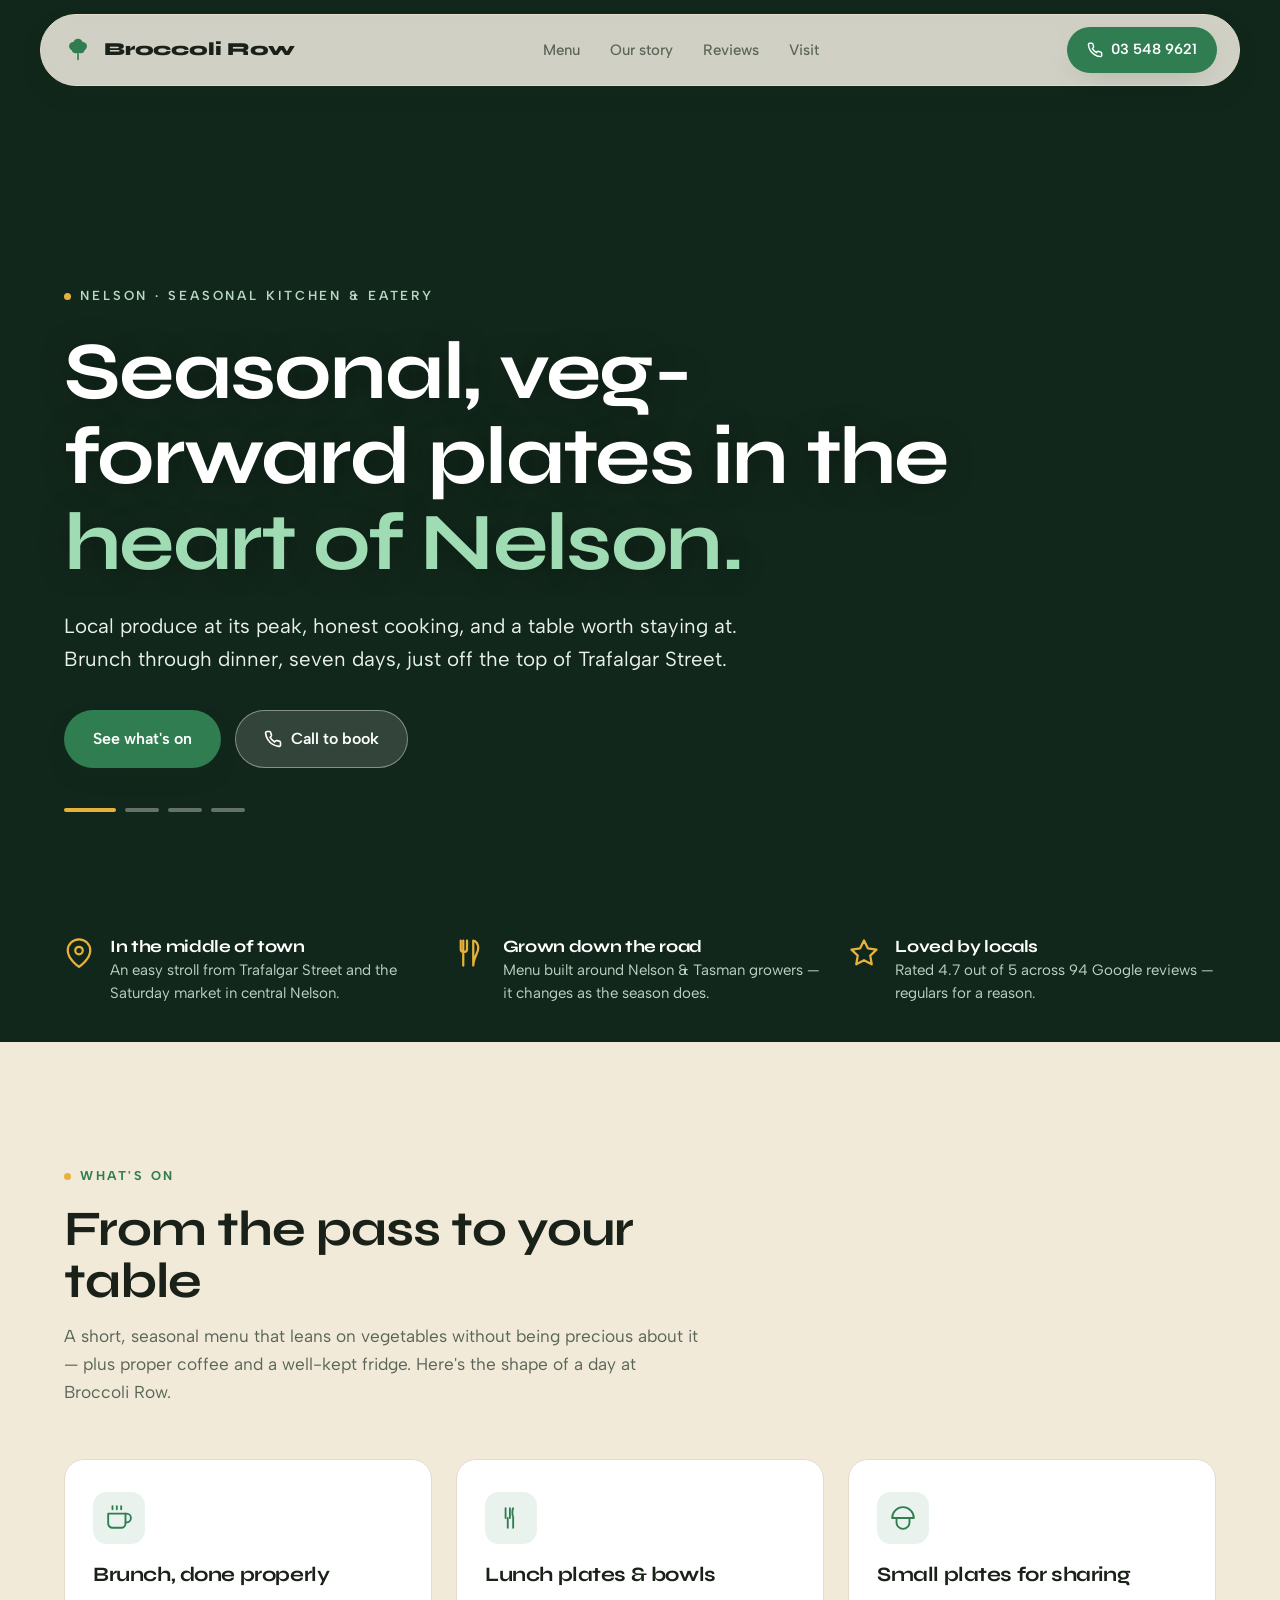
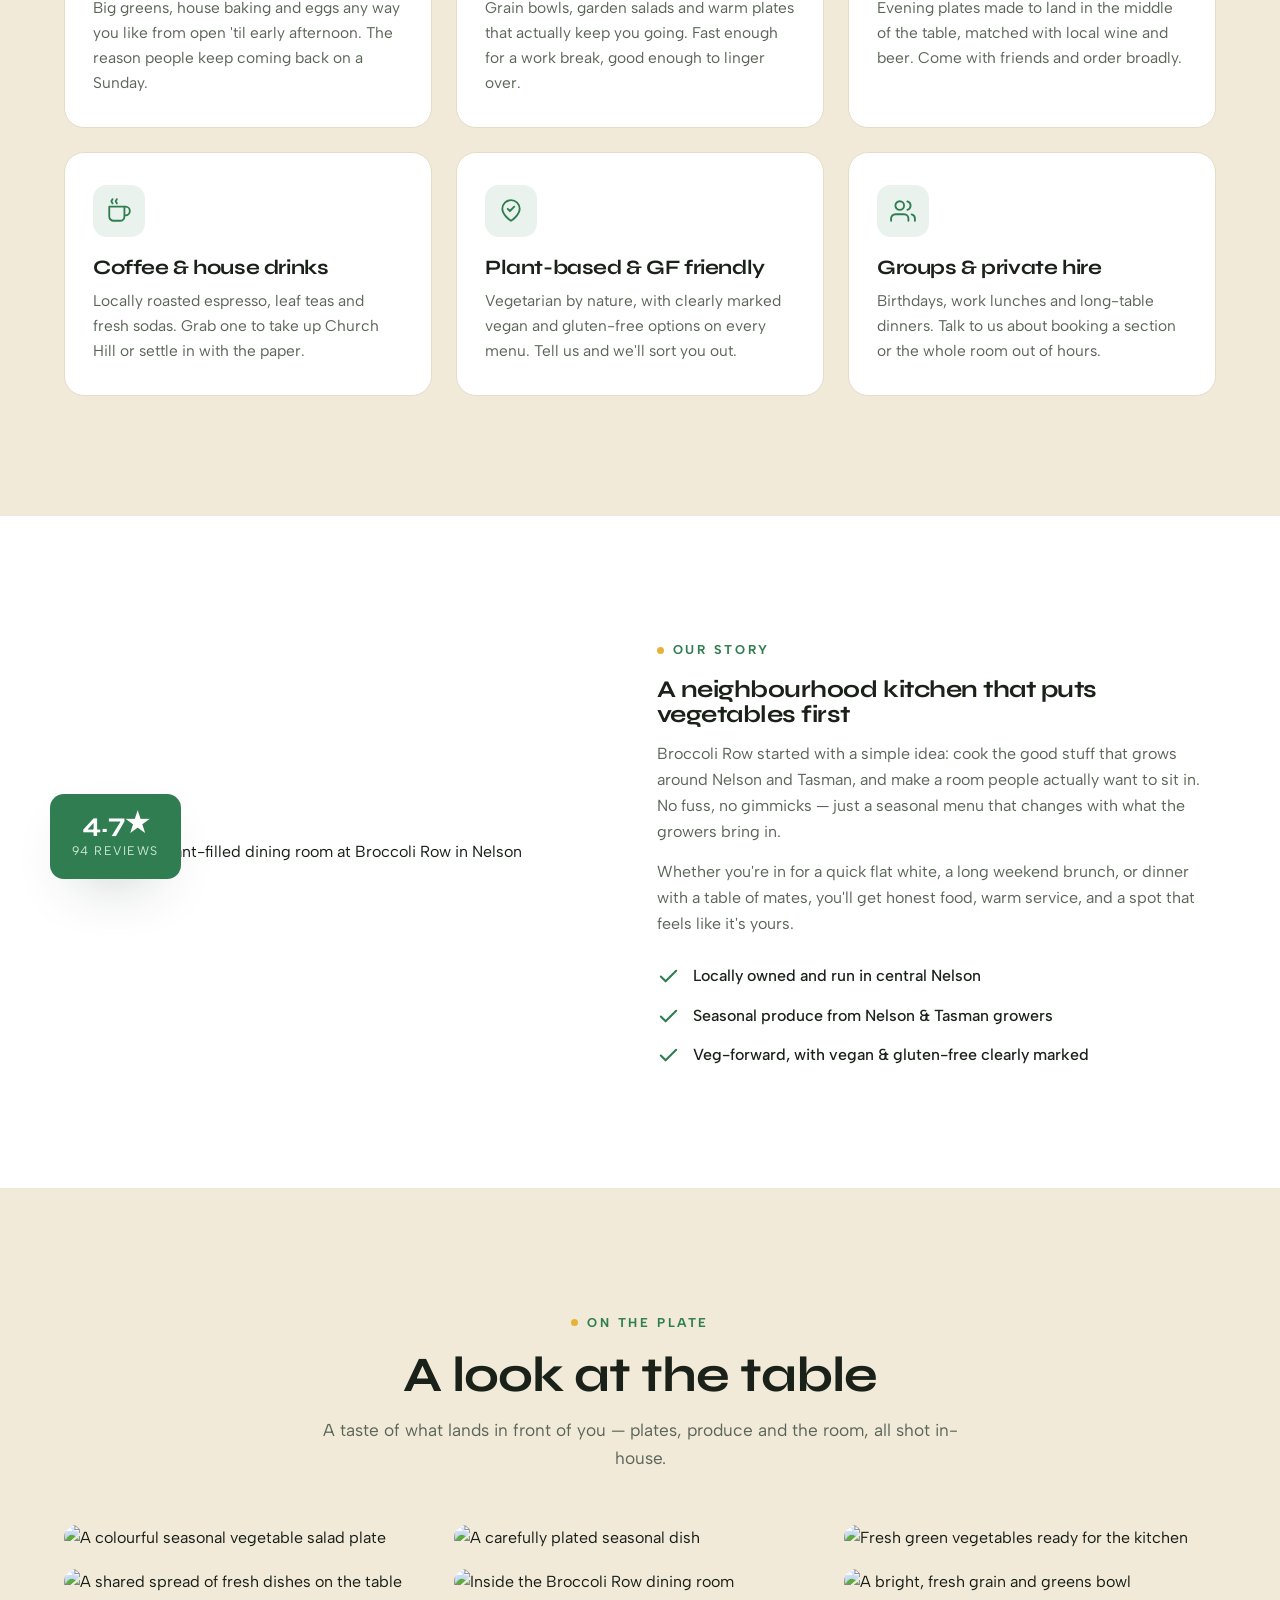
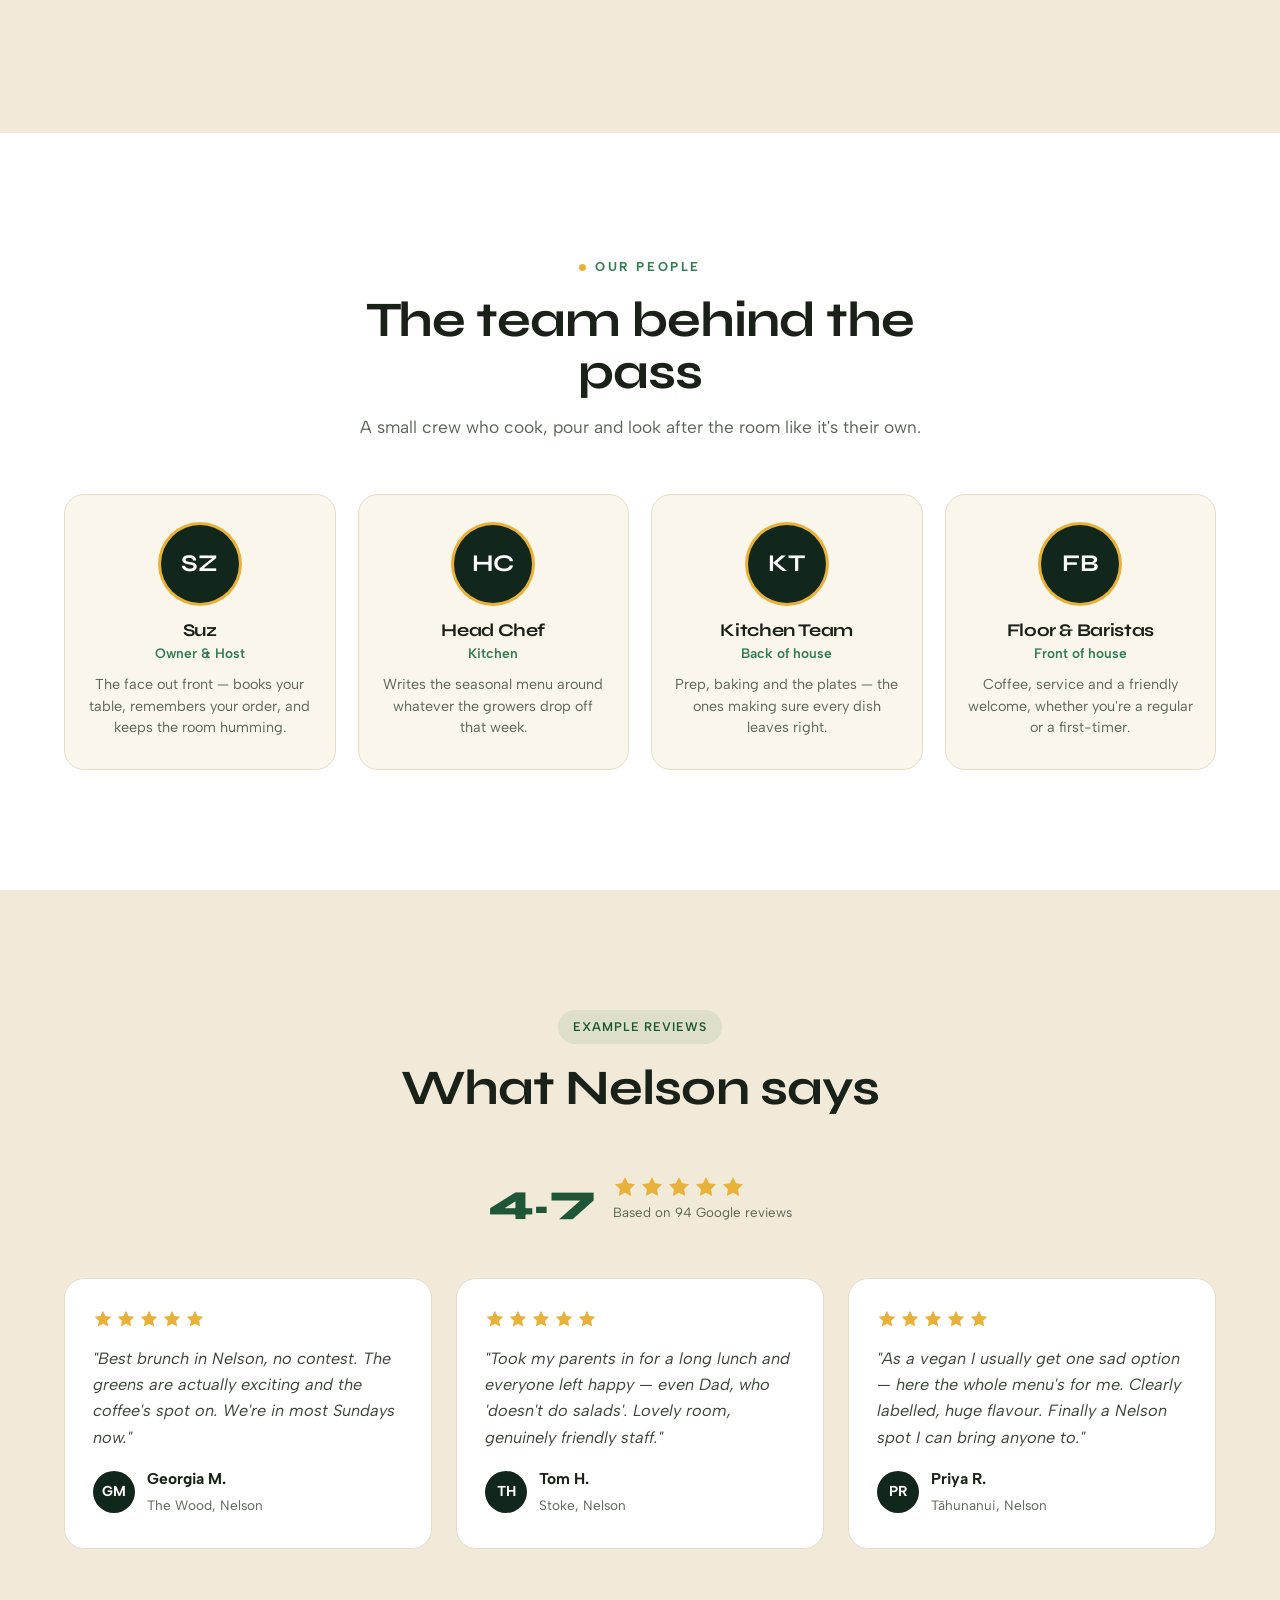
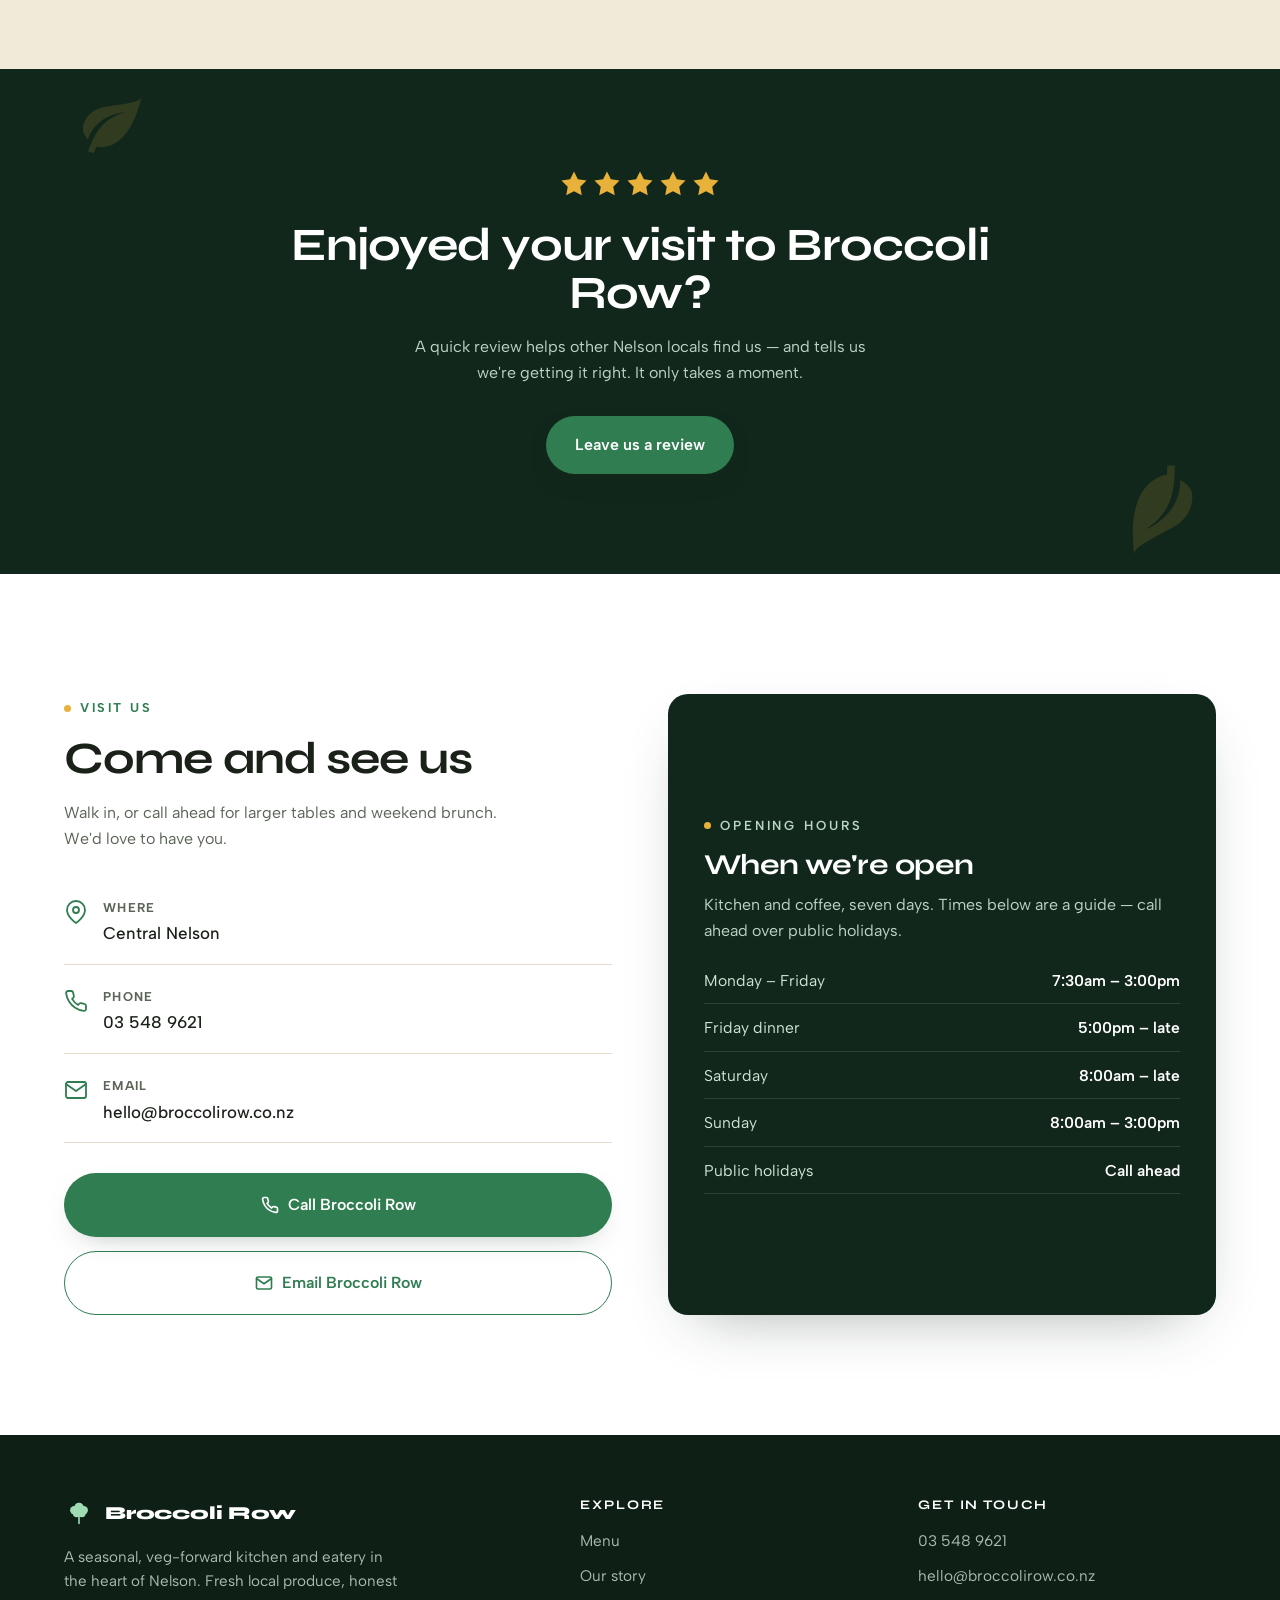
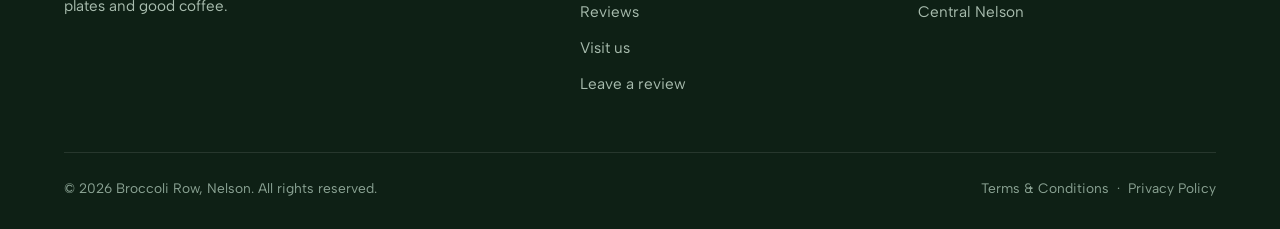
==== index.html @ 81737535 "Initial build: Broccoli Row" ====
<!DOCTYPE html>
<html lang="en-NZ">
<head>
<meta charset="UTF-8">
<meta name="viewport" content="width=device-width, initial-scale=1.0">
<title>Broccoli Row | Seasonal Kitchen &amp; Eatery, Nelson</title>
<meta name="description" content="Broccoli Row is a seasonal, veg-forward kitchen in the heart of Nelson — fresh local produce, honest plates, and good coffee. Book a table or drop in.">
<link rel="icon" type="image/svg+xml" href="favicon.svg">
<meta property="og:title" content="Broccoli Row | Seasonal Kitchen & Eatery, Nelson">
<meta property="og:description" content="A seasonal, veg-forward kitchen in the heart of Nelson. Fresh local produce, honest plates, good coffee.">
<meta property="og:type" content="restaurant">
<meta property="og:image" content="https://images.unsplash.com/photo-1600891964599-f61ba0e24092?auto=format&fit=crop&w=1200&q=80">
<link rel="preconnect" href="https://fonts.googleapis.com">
<link rel="preconnect" href="https://fonts.gstatic.com" crossorigin>
<link href="https://fonts.googleapis.com/css2?family=Syne:wght@600;700;800&family=Albert+Sans:wght@400;500;600;700&display=swap" rel="stylesheet">
<link rel="stylesheet" href="styles.css">
</head>
<body>

<!-- intro overlay -->
<div id="intro">
  <svg class="intro-mark" viewBox="0 0 64 64" xmlns="http://www.w3.org/2000/svg">
    <g fill="#3f9f66"><circle cx="22" cy="24" r="9"/><circle cx="32" cy="18" r="10"/><circle cx="42" cy="24" r="9"/><circle cx="27" cy="31" r="8"/><circle cx="38" cy="31" r="8"/></g>
    <path d="M32 34v18" fill="none" stroke="#9fdcb4" stroke-width="3.4" stroke-linecap="round"/>
  </svg>
  <div class="intro-word">Broccoli Row</div>
  <div class="intro-sub">Nelson &middot; Seasonal Kitchen</div>
</div>

<!-- nav -->
<header class="nav">
  <div class="nav-in wrap">
    <a href="index.html" class="brand">
      <svg viewBox="0 0 64 64" xmlns="http://www.w3.org/2000/svg"><g class="leaf" fill="#2f7d50"><circle cx="22" cy="24" r="9"/><circle cx="32" cy="18" r="10"/><circle cx="42" cy="24" r="9"/><circle cx="27" cy="31" r="8"/><circle cx="38" cy="31" r="8"/></g><path d="M32 34v18" fill="none" stroke="#2f7d50" stroke-width="3.4" stroke-linecap="round"/></svg>
      Broccoli Row
    </a>
    <nav class="nav-links">
      <a href="#menu">Menu</a>
      <a href="#about">Our story</a>
      <a href="#reviews">Reviews</a>
      <a href="#visit">Visit</a>
    </nav>
    <a href="tel:+6435489621" class="nav-cta">
      <svg width="16" height="16" viewBox="0 0 24 24" fill="none" stroke="currentColor" stroke-width="2.2" stroke-linecap="round" stroke-linejoin="round"><path d="M22 16.92v3a2 2 0 0 1-2.18 2 19.79 19.79 0 0 1-8.63-3.07 19.5 19.5 0 0 1-6-6 19.79 19.79 0 0 1-3.07-8.67A2 2 0 0 1 4.11 2h3a2 2 0 0 1 2 1.72c.13.96.36 1.9.7 2.81a2 2 0 0 1-.45 2.11L8.09 9.91a16 16 0 0 0 6 6l1.27-1.27a2 2 0 0 1 2.11-.45c.9.34 1.85.57 2.81.7A2 2 0 0 1 22 16.92z"/></svg>
      03 548 9621
    </a>
    <button class="burger" aria-label="Menu"><span></span><span></span><span></span></button>
  </div>
</header>

<!-- hero -->
<section class="hero">
  <div class="hero-slides">
    <div class="hero-slide active" style="background-image:url('https://images.unsplash.com/photo-1600891964599-f61ba0e24092?auto=format&fit=crop&w=1900&q=80')"></div>
    <div class="hero-slide" style="background-image:url('https://images.unsplash.com/photo-1540189549336-e6e99c3679fe?auto=format&fit=crop&w=1900&q=80')"></div>
    <div class="hero-slide" style="background-image:url('https://images.unsplash.com/photo-1517248135467-4c7edcad34c4?auto=format&fit=crop&w=1900&q=80')"></div>
    <div class="hero-slide" style="background-image:url('https://images.unsplash.com/photo-1546069901-ba9599a7e63c?auto=format&fit=crop&w=1900&q=80')"></div>
  </div>
  <div class="hero-inner">
    <span class="eyebrow"><span class="dot"></span>Nelson &middot; Seasonal Kitchen &amp; Eatery</span>
    <h1>Seasonal, veg-forward plates in the <em>heart of Nelson.</em></h1>
    <p class="lead">Local produce at its peak, honest cooking, and a table worth staying at. Brunch through dinner, seven days, just off the top of Trafalgar Street.</p>
    <div class="hero-cta">
      <a href="#menu" class="btn btn-primary">See what's on</a>
      <a href="tel:+6435489621" class="btn btn-ghost">
        <svg width="18" height="18" viewBox="0 0 24 24" fill="none" stroke="currentColor" stroke-width="2.2" stroke-linecap="round" stroke-linejoin="round"><path d="M22 16.92v3a2 2 0 0 1-2.18 2 19.79 19.79 0 0 1-8.63-3.07 19.5 19.5 0 0 1-6-6 19.79 19.79 0 0 1-3.07-8.67A2 2 0 0 1 4.11 2h3a2 2 0 0 1 2 1.72c.13.96.36 1.9.7 2.81a2 2 0 0 1-.45 2.11L8.09 9.91a16 16 0 0 0 6 6l1.27-1.27a2 2 0 0 1 2.11-.45c.9.34 1.85.57 2.81.7A2 2 0 0 1 22 16.92z"/></svg>
        Call to book
      </a>
    </div>
    <div class="hero-dots">
      <button class="active" aria-label="Slide 1"></button>
      <button aria-label="Slide 2"></button>
      <button aria-label="Slide 3"></button>
      <button aria-label="Slide 4"></button>
    </div>
  </div>
</section>

<!-- trust strip -->
<section class="trust">
  <div class="wrap trust-grid">
    <div class="trust-item reveal">
      <svg viewBox="0 0 24 24" fill="none" stroke="currentColor" stroke-width="1.8" stroke-linecap="round" stroke-linejoin="round"><path d="M21 10c0 7-9 13-9 13s-9-6-9-13a9 9 0 0 1 18 0z"/><circle cx="12" cy="10" r="3"/></svg>
      <div><h4>In the middle of town</h4><p>An easy stroll from Trafalgar Street and the Saturday market in central Nelson.</p></div>
    </div>
    <div class="trust-item reveal">
      <svg viewBox="0 0 24 24" fill="none" stroke="currentColor" stroke-width="1.8" stroke-linecap="round" stroke-linejoin="round"><path d="M3 2v7c0 1.1.9 2 2 2h1a2 2 0 0 0 2-2V2M5 2v20M13 2v20c0-6 4-10 4-14 0-3-1.8-6-4-6z"/></svg>
      <div><h4>Grown down the road</h4><p>Menu built around Nelson &amp; Tasman growers — it changes as the season does.</p></div>
    </div>
    <div class="trust-item reveal">
      <svg viewBox="0 0 24 24" fill="none" stroke="currentColor" stroke-width="1.8" stroke-linecap="round" stroke-linejoin="round"><polygon points="12 2 15.09 8.26 22 9.27 17 14.14 18.18 21.02 12 17.77 5.82 21.02 7 14.14 2 9.27 8.91 8.26 12 2"/></svg>
      <div><h4>Loved by locals</h4><p>Rated 4.7 out of 5 across 94 Google reviews — regulars for a reason.</p></div>
    </div>
  </div>
</section>

<!-- services / menu -->
<section id="menu" class="band band-bone">
  <div class="wrap">
    <div class="sec-head reveal">
      <span class="eyebrow-dark"><span class="dot"></span>What's on</span>
      <h2>From the pass to your table</h2>
      <p>A short, seasonal menu that leans on vegetables without being precious about it — plus proper coffee and a well-kept fridge. Here's the shape of a day at Broccoli Row.</p>
    </div>
    <div class="svc-grid">
      <div class="svc-card reveal">
        <div class="svc-ic"><svg viewBox="0 0 24 24" fill="none" stroke="currentColor" stroke-width="1.7" stroke-linecap="round" stroke-linejoin="round"><path d="M18 8h1a4 4 0 0 1 0 8h-1"/><path d="M2 8h16v9a4 4 0 0 1-4 4H6a4 4 0 0 1-4-4V8z"/><line x1="6" y1="1" x2="6" y2="4"/><line x1="10" y1="1" x2="10" y2="4"/><line x1="14" y1="1" x2="14" y2="4"/></svg></div>
        <h3>Brunch, done properly</h3>
        <p>Big greens, house baking and eggs any way you like from open 'til early afternoon. The reason people keep coming back on a Sunday.</p>
      </div>
      <div class="svc-card reveal">
        <div class="svc-ic"><svg viewBox="0 0 24 24" fill="none" stroke="currentColor" stroke-width="1.7" stroke-linecap="round" stroke-linejoin="round"><path d="M7 3v9M11 3v9M9 12v9M14 3c-1 2-1 6 0 8 0 4 0 6 0 10"/></svg></div>
        <h3>Lunch plates &amp; bowls</h3>
        <p>Grain bowls, garden salads and warm plates that actually keep you going. Fast enough for a work break, good enough to linger over.</p>
      </div>
      <div class="svc-card reveal">
        <div class="svc-ic"><svg viewBox="0 0 24 24" fill="none" stroke="currentColor" stroke-width="1.7" stroke-linecap="round" stroke-linejoin="round"><path d="M2 12h20M2 12a10 10 0 0 1 20 0M6 12v4a6 6 0 0 0 12 0v-4"/></svg></div>
        <h3>Small plates for sharing</h3>
        <p>Evening plates made to land in the middle of the table, matched with local wine and beer. Come with friends and order broadly.</p>
      </div>
      <div class="svc-card reveal">
        <div class="svc-ic"><svg viewBox="0 0 24 24" fill="none" stroke="currentColor" stroke-width="1.7" stroke-linecap="round" stroke-linejoin="round"><path d="M17 8h1a4 4 0 0 1 0 8h-1M3 8h14v9a4 4 0 0 1-4 4H7a4 4 0 0 1-4-4V8z"/><path d="M6 1c0 1-1 1-1 2s1 1 1 2M10 1c0 1-1 1-1 2s1 1 1 2"/></svg></div>
        <h3>Coffee &amp; house drinks</h3>
        <p>Locally roasted espresso, leaf teas and fresh sodas. Grab one to take up Church Hill or settle in with the paper.</p>
      </div>
      <div class="svc-card reveal">
        <div class="svc-ic"><svg viewBox="0 0 24 24" fill="none" stroke="currentColor" stroke-width="1.7" stroke-linecap="round" stroke-linejoin="round"><path d="M20 10c0 6-8 11-8 11s-8-5-8-11a8 8 0 0 1 16 0z"/><path d="M9 10l2 2 4-4"/></svg></div>
        <h3>Plant-based &amp; GF friendly</h3>
        <p>Vegetarian by nature, with clearly marked vegan and gluten-free options on every menu. Tell us and we'll sort you out.</p>
      </div>
      <div class="svc-card reveal">
        <div class="svc-ic"><svg viewBox="0 0 24 24" fill="none" stroke="currentColor" stroke-width="1.7" stroke-linecap="round" stroke-linejoin="round"><path d="M17 21v-2a4 4 0 0 0-4-4H5a4 4 0 0 0-4 4v2"/><circle cx="9" cy="7" r="4"/><path d="M23 21v-2a4 4 0 0 0-3-3.87M16 3.13a4 4 0 0 1 0 7.75"/></svg></div>
        <h3>Groups &amp; private hire</h3>
        <p>Birthdays, work lunches and long-table dinners. Talk to us about booking a section or the whole room out of hours.</p>
      </div>
    </div>
  </div>
</section>

<!-- about -->
<section id="about" class="band band-paper">
  <div class="wrap about-grid">
    <div class="about-media reveal">
      <img src="https://images.unsplash.com/photo-1592861956120-e524fc739696?auto=format&fit=crop&w=1100&q=80" alt="The warm, plant-filled dining room at Broccoli Row in Nelson" width="1100" height="825" loading="lazy">
      <div class="about-tag"><strong>4.7★</strong><span>94 reviews</span></div>
    </div>
    <div class="about-copy reveal">
      <span class="eyebrow-dark"><span class="dot"></span>Our story</span>
      <h2>A neighbourhood kitchen that puts vegetables first</h2>
      <p>Broccoli Row started with a simple idea: cook the good stuff that grows around Nelson and Tasman, and make a room people actually want to sit in. No fuss, no gimmicks — just a seasonal menu that changes with what the growers bring in.</p>
      <p>Whether you're in for a quick flat white, a long weekend brunch, or dinner with a table of mates, you'll get honest food, warm service, and a spot that feels like it's yours.</p>
      <ul class="checklist">
        <li><svg viewBox="0 0 24 24" fill="none" stroke="currentColor" stroke-width="2.2" stroke-linecap="round" stroke-linejoin="round"><polyline points="20 6 9 17 4 12"/></svg>Locally owned and run in central Nelson</li>
        <li><svg viewBox="0 0 24 24" fill="none" stroke="currentColor" stroke-width="2.2" stroke-linecap="round" stroke-linejoin="round"><polyline points="20 6 9 17 4 12"/></svg>Seasonal produce from Nelson &amp; Tasman growers</li>
        <li><svg viewBox="0 0 24 24" fill="none" stroke="currentColor" stroke-width="2.2" stroke-linecap="round" stroke-linejoin="round"><polyline points="20 6 9 17 4 12"/></svg>Veg-forward, with vegan &amp; gluten-free clearly marked</li>
      </ul>
    </div>
  </div>
</section>

<!-- gallery -->
<section class="band band-bone">
  <div class="wrap">
    <div class="sec-head center reveal">
      <span class="eyebrow-dark" style="justify-content:center"><span class="dot"></span>On the plate</span>
      <h2>A look at the table</h2>
      <p>A taste of what lands in front of you — plates, produce and the room, all shot in-house.</p>
    </div>
    <div class="gallery reveal">
      <img src="https://images.unsplash.com/photo-1512621776951-a57141f2eefd?auto=format&fit=crop&w=900&q=80" alt="A colourful seasonal vegetable salad plate" loading="lazy">
      <img src="https://images.unsplash.com/photo-1504674900247-0877df9cc836?auto=format&fit=crop&w=900&q=80" alt="A shared spread of fresh dishes on the table" loading="lazy">
      <img src="https://images.unsplash.com/photo-1467003909585-2f8a72700288?auto=format&fit=crop&w=900&q=80" alt="A carefully plated seasonal dish" loading="lazy">
      <img src="https://images.unsplash.com/photo-1555396273-367ea4eb4db5?auto=format&fit=crop&w=900&q=80" alt="Inside the Broccoli Row dining room" loading="lazy">
      <img src="https://images.unsplash.com/photo-1476224203421-9ac39bcb3327?auto=format&fit=crop&w=900&q=80" alt="Fresh green vegetables ready for the kitchen" loading="lazy">
      <img src="https://images.unsplash.com/photo-1540189549336-e6e99c3679fe?auto=format&fit=crop&w=900&q=80" alt="A bright, fresh grain and greens bowl" loading="lazy">
    </div>
  </div>
</section>

<!-- crew -->
<section class="band band-paper">
  <div class="wrap">
    <div class="sec-head center reveal">
      <span class="eyebrow-dark" style="justify-content:center"><span class="dot"></span>Our people</span>
      <h2>The team behind the pass</h2>
      <p>A small crew who cook, pour and look after the room like it's their own.</p>
    </div>
    <div class="crew-grid">
      <div class="crew-card reveal">
        <div class="avatar">SZ</div>
        <h3>Suz</h3>
        <div class="role-sub">Owner &amp; Host</div>
        <p>The face out front — books your table, remembers your order, and keeps the room humming.</p>
      </div>
      <div class="crew-card reveal">
        <div class="avatar">HC</div>
        <h3>Head Chef</h3>
        <div class="role-sub">Kitchen</div>
        <p>Writes the seasonal menu around whatever the growers drop off that week.</p>
      </div>
      <div class="crew-card reveal">
        <div class="avatar">KT</div>
        <h3>Kitchen Team</h3>
        <div class="role-sub">Back of house</div>
        <p>Prep, baking and the plates — the ones making sure every dish leaves right.</p>
      </div>
      <div class="crew-card reveal">
        <div class="avatar">FB</div>
        <h3>Floor &amp; Baristas</h3>
        <div class="role-sub">Front of house</div>
        <p>Coffee, service and a friendly welcome, whether you're a regular or a first-timer.</p>
      </div>
    </div>
  </div>
</section>

<!-- reviews -->
<section id="reviews" class="band band-bone">
  <div class="wrap">
    <div class="sec-head center reveal">
      <span class="badge">Example reviews</span>
      <h2>What Nelson says</h2>
    </div>
    <div class="g-summary reveal">
      <span class="score">4.7</span>
      <div>
        <div class="stars">
          <svg viewBox="0 0 24 24" fill="currentColor"><polygon points="12 2 15.09 8.26 22 9.27 17 14.14 18.18 21.02 12 17.77 5.82 21.02 7 14.14 2 9.27 8.91 8.26 12 2"/></svg>
          <svg viewBox="0 0 24 24" fill="currentColor"><polygon points="12 2 15.09 8.26 22 9.27 17 14.14 18.18 21.02 12 17.77 5.82 21.02 7 14.14 2 9.27 8.91 8.26 12 2"/></svg>
          <svg viewBox="0 0 24 24" fill="currentColor"><polygon points="12 2 15.09 8.26 22 9.27 17 14.14 18.18 21.02 12 17.77 5.82 21.02 7 14.14 2 9.27 8.91 8.26 12 2"/></svg>
          <svg viewBox="0 0 24 24" fill="currentColor"><polygon points="12 2 15.09 8.26 22 9.27 17 14.14 18.18 21.02 12 17.77 5.82 21.02 7 14.14 2 9.27 8.91 8.26 12 2"/></svg>
          <svg viewBox="0 0 24 24" fill="currentColor"><polygon points="12 2 15.09 8.26 22 9.27 17 14.14 18.18 21.02 12 17.77 5.82 21.02 7 14.14 2 9.27 8.91 8.26 12 2"/></svg>
        </div>
        <small>Based on 94 Google reviews</small>
      </div>
    </div>
    <div class="rev-grid">
      <div class="rev-card reveal">
        <div class="stars"><svg viewBox="0 0 24 24" fill="currentColor"><polygon points="12 2 15.09 8.26 22 9.27 17 14.14 18.18 21.02 12 17.77 5.82 21.02 7 14.14 2 9.27 8.91 8.26 12 2"/></svg><svg viewBox="0 0 24 24" fill="currentColor"><polygon points="12 2 15.09 8.26 22 9.27 17 14.14 18.18 21.02 12 17.77 5.82 21.02 7 14.14 2 9.27 8.91 8.26 12 2"/></svg><svg viewBox="0 0 24 24" fill="currentColor"><polygon points="12 2 15.09 8.26 22 9.27 17 14.14 18.18 21.02 12 17.77 5.82 21.02 7 14.14 2 9.27 8.91 8.26 12 2"/></svg><svg viewBox="0 0 24 24" fill="currentColor"><polygon points="12 2 15.09 8.26 22 9.27 17 14.14 18.18 21.02 12 17.77 5.82 21.02 7 14.14 2 9.27 8.91 8.26 12 2"/></svg><svg viewBox="0 0 24 24" fill="currentColor"><polygon points="12 2 15.09 8.26 22 9.27 17 14.14 18.18 21.02 12 17.77 5.82 21.02 7 14.14 2 9.27 8.91 8.26 12 2"/></svg></div>
        <p>"Best brunch in Nelson, no contest. The greens are actually exciting and the coffee's spot on. We're in most Sundays now."</p>
        <div class="rev-who"><span class="ini">GM</span><div><strong>Georgia M.</strong><span>The Wood, Nelson</span></div></div>
      </div>
      <div class="rev-card reveal">
        <div class="stars"><svg viewBox="0 0 24 24" fill="currentColor"><polygon points="12 2 15.09 8.26 22 9.27 17 14.14 18.18 21.02 12 17.77 5.82 21.02 7 14.14 2 9.27 8.91 8.26 12 2"/></svg><svg viewBox="0 0 24 24" fill="currentColor"><polygon points="12 2 15.09 8.26 22 9.27 17 14.14 18.18 21.02 12 17.77 5.82 21.02 7 14.14 2 9.27 8.91 8.26 12 2"/></svg><svg viewBox="0 0 24 24" fill="currentColor"><polygon points="12 2 15.09 8.26 22 9.27 17 14.14 18.18 21.02 12 17.77 5.82 21.02 7 14.14 2 9.27 8.91 8.26 12 2"/></svg><svg viewBox="0 0 24 24" fill="currentColor"><polygon points="12 2 15.09 8.26 22 9.27 17 14.14 18.18 21.02 12 17.77 5.82 21.02 7 14.14 2 9.27 8.91 8.26 12 2"/></svg><svg viewBox="0 0 24 24" fill="currentColor"><polygon points="12 2 15.09 8.26 22 9.27 17 14.14 18.18 21.02 12 17.77 5.82 21.02 7 14.14 2 9.27 8.91 8.26 12 2"/></svg></div>
        <p>"Took my parents in for a long lunch and everyone left happy — even Dad, who 'doesn't do salads'. Lovely room, genuinely friendly staff."</p>
        <div class="rev-who"><span class="ini">TH</span><div><strong>Tom H.</strong><span>Stoke, Nelson</span></div></div>
      </div>
      <div class="rev-card reveal">
        <div class="stars"><svg viewBox="0 0 24 24" fill="currentColor"><polygon points="12 2 15.09 8.26 22 9.27 17 14.14 18.18 21.02 12 17.77 5.82 21.02 7 14.14 2 9.27 8.91 8.26 12 2"/></svg><svg viewBox="0 0 24 24" fill="currentColor"><polygon points="12 2 15.09 8.26 22 9.27 17 14.14 18.18 21.02 12 17.77 5.82 21.02 7 14.14 2 9.27 8.91 8.26 12 2"/></svg><svg viewBox="0 0 24 24" fill="currentColor"><polygon points="12 2 15.09 8.26 22 9.27 17 14.14 18.18 21.02 12 17.77 5.82 21.02 7 14.14 2 9.27 8.91 8.26 12 2"/></svg><svg viewBox="0 0 24 24" fill="currentColor"><polygon points="12 2 15.09 8.26 22 9.27 17 14.14 18.18 21.02 12 17.77 5.82 21.02 7 14.14 2 9.27 8.91 8.26 12 2"/></svg><svg viewBox="0 0 24 24" fill="currentColor"><polygon points="12 2 15.09 8.26 22 9.27 17 14.14 18.18 21.02 12 17.77 5.82 21.02 7 14.14 2 9.27 8.91 8.26 12 2"/></svg></div>
        <p>"As a vegan I usually get one sad option — here the whole menu's for me. Clearly labelled, huge flavour. Finally a Nelson spot I can bring anyone to."</p>
        <div class="rev-who"><span class="ini">PR</span><div><strong>Priya R.</strong><span>Tāhunanui, Nelson</span></div></div>
      </div>
    </div>
  </div>
</section>

<!-- review funnel banner -->
<section class="funnel">
  <svg class="leaf-a" viewBox="0 0 24 24" fill="currentColor"><path d="M17 8C8 10 5.9 16.17 3.82 21.34l1.89.66.95-2.3c.48.17.98.3 1.34.3C19 20 22 3 22 3c-1 2-8 2.25-13 3.25S2 11.5 2 13.5s1.75 3.75 1.75 3.75C7 8 17 8 17 8z"/></svg>
  <svg class="leaf-b" viewBox="0 0 24 24" fill="currentColor"><path d="M17 8C8 10 5.9 16.17 3.82 21.34l1.89.66.95-2.3c.48.17.98.3 1.34.3C19 20 22 3 22 3c-1 2-8 2.25-13 3.25S2 11.5 2 13.5s1.75 3.75 1.75 3.75C7 8 17 8 17 8z"/></svg>
  <div class="funnel-in reveal">
    <div class="stars"><svg viewBox="0 0 24 24" fill="currentColor"><polygon points="12 2 15.09 8.26 22 9.27 17 14.14 18.18 21.02 12 17.77 5.82 21.02 7 14.14 2 9.27 8.91 8.26 12 2"/></svg><svg viewBox="0 0 24 24" fill="currentColor"><polygon points="12 2 15.09 8.26 22 9.27 17 14.14 18.18 21.02 12 17.77 5.82 21.02 7 14.14 2 9.27 8.91 8.26 12 2"/></svg><svg viewBox="0 0 24 24" fill="currentColor"><polygon points="12 2 15.09 8.26 22 9.27 17 14.14 18.18 21.02 12 17.77 5.82 21.02 7 14.14 2 9.27 8.91 8.26 12 2"/></svg><svg viewBox="0 0 24 24" fill="currentColor"><polygon points="12 2 15.09 8.26 22 9.27 17 14.14 18.18 21.02 12 17.77 5.82 21.02 7 14.14 2 9.27 8.91 8.26 12 2"/></svg><svg viewBox="0 0 24 24" fill="currentColor"><polygon points="12 2 15.09 8.26 22 9.27 17 14.14 18.18 21.02 12 17.77 5.82 21.02 7 14.14 2 9.27 8.91 8.26 12 2"/></svg></div>
    <h2>Enjoyed your visit to Broccoli Row?</h2>
    <p>A quick review helps other Nelson locals find us — and tells us we're getting it right. It only takes a moment.</p>
    <a href="review.html" class="btn btn-primary">Leave us a review</a>
  </div>
</section>

<!-- contact / visit -->
<section id="visit" class="band band-paper">
  <div class="wrap contact-grid">
    <div class="contact-info reveal">
      <span class="eyebrow-dark"><span class="dot"></span>Visit us</span>
      <h2>Come and see us</h2>
      <p>Walk in, or call ahead for larger tables and weekend brunch. We'd love to have you.</p>
      <div class="contact-rows">
        <div class="crow">
          <svg viewBox="0 0 24 24" fill="none" stroke="currentColor" stroke-width="1.8" stroke-linecap="round" stroke-linejoin="round"><path d="M21 10c0 7-9 13-9 13s-9-6-9-13a9 9 0 0 1 18 0z"/><circle cx="12" cy="10" r="3"/></svg>
          <div><strong>Where</strong><span>Central Nelson</span></div>
        </div>
        <div class="crow">
          <svg viewBox="0 0 24 24" fill="none" stroke="currentColor" stroke-width="1.8" stroke-linecap="round" stroke-linejoin="round"><path d="M22 16.92v3a2 2 0 0 1-2.18 2 19.79 19.79 0 0 1-8.63-3.07 19.5 19.5 0 0 1-6-6 19.79 19.79 0 0 1-3.07-8.67A2 2 0 0 1 4.11 2h3a2 2 0 0 1 2 1.72c.13.96.36 1.9.7 2.81a2 2 0 0 1-.45 2.11L8.09 9.91a16 16 0 0 0 6 6l1.27-1.27a2 2 0 0 1 2.11-.45c.9.34 1.85.57 2.81.7A2 2 0 0 1 22 16.92z"/></svg>
          <div><strong>Phone</strong><a href="tel:+6435489621">03 548 9621</a></div>
        </div>
        <div class="crow">
          <svg viewBox="0 0 24 24" fill="none" stroke="currentColor" stroke-width="1.8" stroke-linecap="round" stroke-linejoin="round"><path d="M4 4h16c1.1 0 2 .9 2 2v12c0 1.1-.9 2-2 2H4c-1.1 0-2-.9-2-2V6c0-1.1.9-2 2-2z"/><polyline points="22,6 12,13 2,6"/></svg>
          <div><strong>Email</strong><a href="mailto:hello@broccolirow.co.nz">hello@broccolirow.co.nz</a></div>
        </div>
      </div>
      <div class="contact-actions">
        <a href="tel:+6435489621" class="btn btn-primary">
          <svg width="18" height="18" viewBox="0 0 24 24" fill="none" stroke="currentColor" stroke-width="2.2" stroke-linecap="round" stroke-linejoin="round"><path d="M22 16.92v3a2 2 0 0 1-2.18 2 19.79 19.79 0 0 1-8.63-3.07 19.5 19.5 0 0 1-6-6 19.79 19.79 0 0 1-3.07-8.67A2 2 0 0 1 4.11 2h3a2 2 0 0 1 2 1.72c.13.96.36 1.9.7 2.81a2 2 0 0 1-.45 2.11L8.09 9.91a16 16 0 0 0 6 6l1.27-1.27a2 2 0 0 1 2.11-.45c.9.34 1.85.57 2.81.7A2 2 0 0 1 22 16.92z"/></svg>
          Call Broccoli Row
        </a>
        <a href="mailto:hello@broccolirow.co.nz" class="btn btn-outline">
          <svg width="18" height="18" viewBox="0 0 24 24" fill="none" stroke="currentColor" stroke-width="2.2" stroke-linecap="round" stroke-linejoin="round"><path d="M4 4h16c1.1 0 2 .9 2 2v12c0 1.1-.9 2-2 2H4c-1.1 0-2-.9-2-2V6c0-1.1.9-2 2-2z"/><polyline points="22,6 12,13 2,6"/></svg>
          Email Broccoli Row
        </a>
      </div>
    </div>
    <div class="contact-card reveal">
      <span class="eyebrow"><span class="dot"></span>Opening hours</span>
      <h3>When we're open</h3>
      <p>Kitchen and coffee, seven days. Times below are a guide — call ahead over public holidays.</p>
      <ul class="hours-list">
        <li><span>Monday – Friday</span><span>7:30am – 3:00pm</span></li>
        <li><span>Friday dinner</span><span>5:00pm – late</span></li>
        <li><span>Saturday</span><span>8:00am – late</span></li>
        <li><span>Sunday</span><span>8:00am – 3:00pm</span></li>
        <li><span>Public holidays</span><span>Call ahead</span></li>
      </ul>
    </div>
  </div>
</section>

<!-- footer -->
<footer class="footer">
  <div class="wrap">
    <div class="foot-grid">
      <div>
        <div class="brand">
          <svg viewBox="0 0 64 64" xmlns="http://www.w3.org/2000/svg"><g class="leaf"><circle cx="22" cy="24" r="9"/><circle cx="32" cy="18" r="10"/><circle cx="42" cy="24" r="9"/><circle cx="27" cy="31" r="8"/><circle cx="38" cy="31" r="8"/></g><path d="M32 34v18" fill="none" stroke="#9fdcb4" stroke-width="3.4" stroke-linecap="round"/></svg>
          Broccoli Row
        </div>
        <p class="foot-about">A seasonal, veg-forward kitchen and eatery in the heart of Nelson. Fresh local produce, honest plates and good coffee.</p>
      </div>
      <div class="foot-col">
        <h4>Explore</h4>
        <a href="#menu">Menu</a>
        <a href="#about">Our story</a>
        <a href="#reviews">Reviews</a>
        <a href="#visit">Visit us</a>
        <a href="review.html">Leave a review</a>
      </div>
      <div class="foot-col">
        <h4>Get in touch</h4>
        <a href="tel:+6435489621">03 548 9621</a>
        <a href="mailto:hello@broccolirow.co.nz">hello@broccolirow.co.nz</a>
        <p>Central Nelson</p>
      </div>
    </div>
    <div class="foot-bottom">
      <span>© <span id="yr"></span> Broccoli Row, Nelson. All rights reserved.</span>
      <span><a href="terms.html">Terms &amp; Conditions</a> &nbsp;·&nbsp; <a href="privacy.html">Privacy Policy</a></span>
    </div>
  </div>
</footer>

<script>document.getElementById('yr').textContent=new Date().getFullYear();</script>
<script src="main.js"></script>
</body>
</html>
---- styles.css ----
/* Broccoli Row — Fresh archetype
   Display: Syne · Body: Albert Sans · Accent: deep garden green */

:root{
  --green:#2f7d50;
  --green-deep:#1f5638;
  --green-ink:#12271b;
  --cream:#faf6ec;
  --bone:#f1ead9;
  --paper:#ffffff;
  --ink:#1a2119;
  --muted:#5a6558;
  --line:#e4dcc9;
  --sun:#e8b23a;
  --radius:20px;
  --radius-sm:14px;
  --shadow:0 22px 60px -30px rgba(20,45,30,.45);
  --shadow-sm:0 10px 30px -18px rgba(20,45,30,.5);
  --wrap:1200px;
  --font-d:"Syne",sans-serif;
  --font-b:"Albert Sans",sans-serif;
}

*{margin:0;padding:0;box-sizing:border-box}
html{scroll-behavior:smooth}
img{image-orientation:from-image}
body{
  font-family:var(--font-b);
  color:var(--ink);
  background:var(--cream);
  line-height:1.62;
  -webkit-font-smoothing:antialiased;
  overflow-x:hidden;
}
a{color:inherit;text-decoration:none}
h1,h2,h3,h4{font-family:var(--font-d);line-height:1.05;font-weight:700;letter-spacing:-.02em}
section{position:relative}
.wrap{max-width:var(--wrap);margin:0 auto;padding:0 24px}

/* ---- intro overlay ---- */
#intro{
  position:fixed;inset:0;z-index:2000;background:var(--green-ink);
  display:flex;align-items:center;justify-content:center;flex-direction:column;gap:18px;
  transition:opacity .7s ease,visibility .7s ease;
}
#intro.hide{opacity:0;visibility:hidden}
.intro-mark{width:66px;height:66px;opacity:0;transform:translateY(14px) scale(.9);
  animation:introPop .8s cubic-bezier(.2,.8,.2,1) .1s forwards}
.intro-word{color:var(--cream);font-family:var(--font-d);font-size:clamp(1.6rem,5vw,2.4rem);
  letter-spacing:.02em;opacity:0;transform:translateY(14px);
  animation:introPop .8s cubic-bezier(.2,.8,.2,1) .28s forwards}
.intro-sub{color:#9fc7ac;font-size:.8rem;letter-spacing:.42em;text-transform:uppercase;opacity:0;
  animation:introFade .7s ease .55s forwards}
@keyframes introPop{to{opacity:1;transform:translateY(0) scale(1)}}
@keyframes introFade{to{opacity:1}}

/* ---- reveal on scroll ---- */
.reveal{opacity:0;transform:translateY(26px);transition:opacity .8s ease,transform .8s cubic-bezier(.2,.8,.2,1)}
.reveal.in{opacity:1;transform:none}

/* ---- nav ---- */
.nav{position:fixed;top:0;left:0;right:0;z-index:1000;transition:.35s ease}
.nav-in{display:flex;align-items:center;justify-content:space-between;
  max-width:var(--wrap);margin:14px auto;padding:12px 22px;
  background:rgba(250,246,236,.82);backdrop-filter:blur(14px);
  border:1px solid var(--line);border-radius:100px;box-shadow:var(--shadow-sm)}
.brand{display:flex;align-items:center;gap:11px;font-family:var(--font-d);font-weight:800;font-size:1.15rem;letter-spacing:-.01em}
.brand svg{width:30px;height:30px;flex:none}
.nav-links{display:flex;align-items:center;gap:30px}
.nav-links a{font-size:.94rem;font-weight:500;color:var(--muted);transition:.2s}
.nav-links a:hover{color:var(--green)}
.nav-cta{display:inline-flex;align-items:center;gap:8px;background:var(--green);color:#fff;
  padding:11px 20px;border-radius:100px;font-weight:600;font-size:.92rem;transition:.25s;box-shadow:var(--shadow-sm)}
.nav-cta:hover{background:var(--green-deep);transform:translateY(-2px)}
.burger{display:none;background:none;border:0;cursor:pointer;padding:6px;flex-direction:column;gap:5px}
.burger span{width:24px;height:2px;background:var(--ink);border-radius:2px;transition:.3s}

/* ---- buttons ---- */
.btn{display:inline-flex;align-items:center;justify-content:center;gap:9px;font-weight:600;
  font-size:1rem;padding:15px 28px;border-radius:100px;cursor:pointer;transition:.28s;border:1px solid transparent}
.btn-primary{background:var(--green);color:#fff;box-shadow:var(--shadow-sm)}
.btn-primary:hover{background:var(--green-deep);transform:translateY(-3px)}
.btn-ghost{background:rgba(255,255,255,.14);color:#fff;border-color:rgba(255,255,255,.4);backdrop-filter:blur(6px)}
.btn-ghost:hover{background:rgba(255,255,255,.24);transform:translateY(-3px)}
.btn-outline{background:transparent;color:var(--green);border-color:var(--green)}
.btn-outline:hover{background:var(--green);color:#fff;transform:translateY(-3px)}

/* ---- hero ---- */
.hero{min-height:100svh;display:flex;align-items:flex-end;overflow:hidden;background:var(--green-ink);isolation:isolate}
.hero-slides{position:absolute;inset:0;z-index:-2}
.hero-slide{position:absolute;inset:0;opacity:0;transition:opacity 1.6s ease;
  background-size:cover;background-position:center;filter:saturate(.92) contrast(1.04)}
.hero-slide.active{opacity:1}
.hero::after{content:"";position:absolute;inset:0;z-index:-1;
  background:linear-gradient(180deg,rgba(18,39,27,.42) 0%,rgba(18,39,27,.55) 45%,rgba(18,39,27,.9) 100%)}
.hero-inner{width:100%;max-width:var(--wrap);margin:0 auto;padding:0 24px 88px;color:#fff}
.eyebrow{display:inline-flex;align-items:center;gap:9px;font-size:.82rem;font-weight:600;letter-spacing:.22em;
  text-transform:uppercase;color:#b7d8c2;margin-bottom:22px}
.eyebrow .dot{width:7px;height:7px;border-radius:50%;background:var(--sun)}
.hero h1{font-size:clamp(2.6rem,7vw,5.1rem);max-width:16ch;text-shadow:0 2px 30px rgba(0,0,0,.3)}
.hero h1 em{font-style:normal;color:#9fdcb4}
.hero p.lead{max-width:52ch;margin:24px 0 34px;font-size:clamp(1.05rem,2vw,1.28rem);color:#e9f1ea;font-weight:400}
.hero-cta{display:flex;gap:14px;flex-wrap:wrap}
.hero-dots{display:flex;gap:9px;margin-top:40px}
.hero-dots button{width:34px;height:4px;border-radius:4px;border:0;background:rgba(255,255,255,.35);cursor:pointer;transition:.3s;padding:0}
.hero-dots button.active{background:var(--sun);width:52px}

/* ---- section shell ---- */
.band{padding:clamp(74px,10vw,120px) 0}
.band-bone{background:var(--bone)}
.band-paper{background:var(--paper)}
.sec-head{max-width:640px;margin-bottom:52px}
.sec-head.center{margin-left:auto;margin-right:auto;text-align:center}
.eyebrow-dark{display:inline-flex;align-items:center;gap:9px;font-size:.8rem;font-weight:700;letter-spacing:.2em;
  text-transform:uppercase;color:var(--green);margin-bottom:16px}
.eyebrow-dark .dot{width:7px;height:7px;border-radius:50%;background:var(--sun)}
.sec-head h2{font-size:clamp(2rem,4.4vw,3.1rem)}
.sec-head p{margin-top:16px;color:var(--muted);font-size:1.08rem}

/* ---- trust strip ---- */
.trust{background:var(--green-ink);color:#fff;padding:38px 0}
.trust-grid{display:grid;grid-template-columns:repeat(3,1fr);gap:26px}
.trust-item{display:flex;gap:16px;align-items:flex-start}
.trust-item svg{width:30px;height:30px;flex:none;color:var(--sun)}
.trust-item h4{font-size:1.08rem;margin-bottom:3px;color:#fff}
.trust-item p{color:#bcd3c3;font-size:.94rem;line-height:1.5}

/* ---- services ---- */
.svc-grid{display:grid;grid-template-columns:repeat(3,1fr);gap:24px}
.svc-card{background:var(--paper);border:1px solid var(--line);border-radius:var(--radius);padding:32px 28px;transition:.35s}
.band-paper .svc-card{background:var(--cream)}
.svc-card:hover{transform:translateY(-7px);box-shadow:var(--shadow);border-color:transparent}
.svc-ic{width:52px;height:52px;border-radius:14px;background:rgba(47,125,80,.1);color:var(--green);
  display:flex;align-items:center;justify-content:center;margin-bottom:20px}
.svc-ic svg{width:26px;height:26px}
.svc-card h3{font-size:1.28rem;margin-bottom:9px}
.svc-card p{color:var(--muted);font-size:.97rem}

/* ---- about ---- */
.about-grid{display:grid;grid-template-columns:1fr 1.05fr;gap:60px;align-items:center}
.about-media{position:relative}
.about-media img{width:100%;aspect-ratio:4/3;object-fit:cover;border-radius:var(--radius);box-shadow:var(--shadow);
  filter:saturate(.92) contrast(1.04)}
.about-tag{position:absolute;left:-14px;bottom:-14px;background:var(--green);color:#fff;padding:16px 22px;
  border-radius:var(--radius-sm);box-shadow:var(--shadow);text-align:center}
.about-tag strong{font-family:var(--font-d);font-size:1.7rem;display:block;line-height:1}
.about-tag span{font-size:.78rem;letter-spacing:.12em;text-transform:uppercase;color:#cbe6d3}
.checklist{list-style:none;margin-top:26px;display:grid;gap:14px}
.checklist li{display:flex;gap:13px;align-items:flex-start;font-weight:500}
.checklist svg{width:23px;height:23px;color:var(--green);flex:none;margin-top:2px}
.about-copy p{color:var(--muted);margin-top:14px}

/* ---- gallery (masonry, natural aspect) ---- */
.gallery{column-count:3;column-gap:18px}
.gallery img{width:100%;height:auto;display:block;border-radius:var(--radius-sm);margin-bottom:18px;
  break-inside:avoid;filter:saturate(.92) contrast(1.04);transition:.4s}
.gallery img:hover{filter:saturate(1.05) contrast(1.05);transform:scale(1.01)}

/* ---- crew ---- */
.crew-grid{display:grid;grid-template-columns:repeat(4,1fr);gap:22px}
.crew-card{background:var(--paper);border:1px solid var(--line);border-radius:var(--radius);padding:30px 22px;text-align:center;transition:.35s}
.band-paper .crew-card{background:var(--cream)}
.crew-card:hover{transform:translateY(-6px);box-shadow:var(--shadow)}
.avatar{width:78px;height:78px;border-radius:50%;margin:0 auto 18px;background:var(--green-ink);
  color:#fff;display:flex;align-items:center;justify-content:center;font-family:var(--font-d);font-size:1.5rem;
  font-weight:700;border:3px solid transparent;box-shadow:0 0 0 3px var(--sun)}
.crew-card h3{font-size:1.12rem}
.crew-card .role-sub{color:var(--green);font-weight:600;font-size:.86rem;margin:2px 0 10px}
.crew-card p{color:var(--muted);font-size:.9rem;line-height:1.5}

/* ---- reviews ---- */
.badge{display:inline-block;background:rgba(47,125,80,.1);color:var(--green-deep);font-weight:600;
  font-size:.78rem;letter-spacing:.08em;text-transform:uppercase;padding:7px 15px;border-radius:100px;margin-bottom:18px}
.rev-grid{display:grid;grid-template-columns:repeat(3,1fr);gap:24px}
.rev-card{background:var(--paper);border:1px solid var(--line);border-radius:var(--radius);padding:30px 28px;display:flex;flex-direction:column;gap:16px}
.band-bone .rev-card{background:var(--paper)}
.stars{display:flex;gap:3px;color:var(--sun)}
.stars svg{width:20px;height:20px}
.rev-card p{color:#3a4438;font-size:1.02rem;font-style:italic;flex:1}
.rev-who{display:flex;align-items:center;gap:12px}
.rev-who .ini{width:42px;height:42px;border-radius:50%;background:var(--green-ink);color:#fff;
  display:flex;align-items:center;justify-content:center;font-weight:700;font-size:.9rem}
.rev-who strong{display:block;font-size:.98rem}
.rev-who span{color:var(--muted);font-size:.85rem}

/* summary rating pill */
.g-summary{display:flex;align-items:center;gap:16px;justify-content:center;flex-wrap:wrap;margin-bottom:44px}
.g-summary .score{font-family:var(--font-d);font-size:2.6rem;font-weight:800;color:var(--green-deep)}
.g-summary .stars svg{width:24px;height:24px}
.g-summary small{color:var(--muted)}

/* ---- review funnel banner ---- */
.funnel{background:var(--green-ink);color:#fff;text-align:center;overflow:hidden}
.funnel-in{padding:clamp(66px,9vw,100px) 24px;max-width:760px;margin:0 auto;position:relative}
.funnel .stars{justify-content:center;color:var(--sun);margin-bottom:22px}
.funnel .stars svg{width:30px;height:30px}
.funnel h2{font-size:clamp(1.9rem,4.4vw,2.9rem);color:#fff}
.funnel p{color:#bcd3c3;margin:16px auto 30px;max-width:48ch}
.funnel .leaf-a,.funnel .leaf-b{position:absolute;opacity:.14;color:var(--sun)}
.funnel .leaf-a{top:20px;left:6%;width:70px}
.funnel .leaf-b{bottom:20px;right:6%;width:90px;transform:rotate(160deg)}

/* ---- contact ---- */
.contact-grid{display:grid;grid-template-columns:1fr 1fr;gap:56px;align-items:stretch}
.contact-info h2{font-size:clamp(2rem,4vw,2.8rem);margin-bottom:18px}
.contact-info>p{color:var(--muted);max-width:44ch}
.contact-rows{margin:30px 0;display:grid;gap:6px}
.crow{display:flex;gap:15px;align-items:flex-start;padding:16px 0;border-bottom:1px solid var(--line)}
.crow svg{width:24px;height:24px;color:var(--green);flex:none;margin-top:2px}
.crow strong{display:block;font-size:.8rem;letter-spacing:.1em;text-transform:uppercase;color:var(--muted);margin-bottom:2px;font-weight:700}
.crow span,.crow a{font-size:1.06rem;font-weight:500}
.crow a:hover{color:var(--green)}
.contact-actions{display:flex;flex-direction:column;gap:14px;margin-top:26px}
.contact-actions .btn{width:100%;padding:18px}
.contact-card{background:var(--green-ink);border-radius:var(--radius);padding:40px 36px;color:#fff;display:flex;flex-direction:column;justify-content:center;box-shadow:var(--shadow)}
.contact-card .eyebrow{margin-bottom:14px}
.contact-card h3{font-size:1.8rem;color:#fff;margin-bottom:12px}
.contact-card p{color:#bcd3c3;margin-bottom:24px}
.hours-list{list-style:none;display:grid;gap:11px}
.hours-list li{display:flex;justify-content:space-between;padding-bottom:10px;border-bottom:1px solid rgba(255,255,255,.12);font-size:.98rem}
.hours-list li span:first-child{color:#cbe6d3}
.hours-list li span:last-child{font-weight:600}

/* ---- footer ---- */
.footer{background:#0e2015;color:#c6d6cb;padding:64px 0 30px}
.foot-grid{display:grid;grid-template-columns:1.6fr 1fr 1fr;gap:40px;margin-bottom:44px}
.footer .brand{color:#fff;margin-bottom:16px}
.footer .brand svg .leaf{fill:#9fdcb4}
.foot-about{max-width:34ch;font-size:.95rem;color:#a8bcae}
.foot-col h4{color:#fff;font-size:.82rem;letter-spacing:.14em;text-transform:uppercase;margin-bottom:16px}
.foot-col a,.foot-col p{display:block;color:#a8bcae;font-size:.96rem;margin-bottom:11px;transition:.2s}
.foot-col a:hover{color:var(--sun)}
.foot-bottom{border-top:1px solid rgba(255,255,255,.1);padding-top:24px;display:flex;justify-content:space-between;
  flex-wrap:wrap;gap:12px;font-size:.86rem;color:#8ba394}
.foot-bottom a{color:#8ba394}.foot-bottom a:hover{color:var(--sun)}

/* ---- content pages (terms/privacy/review/private) ---- */
.page-hero{background:var(--green-ink);color:#fff;padding:150px 0 70px;text-align:center}
.page-hero .eyebrow{justify-content:center}
.page-hero h1{font-size:clamp(2.2rem,5vw,3.4rem)}
.doc{max-width:820px;margin:0 auto;padding:70px 24px 90px}
.doc h2{font-size:1.5rem;margin:38px 0 12px;color:var(--green-deep)}
.doc p,.doc li{color:#40493c;margin-bottom:12px}
.doc ul{padding-left:22px}
.doc .updated{color:var(--muted);font-size:.92rem;margin-bottom:10px}

/* ---- review funnel page ---- */
.rf-wrap{max-width:640px;margin:0 auto;padding:60px 24px 100px;text-align:center}
.rf-stars{display:flex;justify-content:center;gap:12px;margin:40px 0}
.rf-star{background:none;border:0;cursor:pointer;color:#d8cdb4;transition:.2s;padding:4px}
.rf-star svg{width:clamp(40px,10vw,58px);height:clamp(40px,10vw,58px)}
.rf-star:hover,.rf-star.lit{color:var(--sun);transform:scale(1.12)}
.rf-note{color:var(--muted);margin-top:20px;font-size:.95rem}

/* ---- private form ---- */
.form-card{max-width:600px;margin:0 auto;background:var(--paper);border:1px solid var(--line);
  border-radius:var(--radius);padding:40px 36px;box-shadow:var(--shadow-sm)}
.field{margin-bottom:20px;text-align:left}
.field label{display:block;font-weight:600;margin-bottom:7px;font-size:.95rem}
.field input,.field textarea,.field select{width:100%;padding:14px 16px;border:1px solid var(--line);
  border-radius:var(--radius-sm);font-family:inherit;font-size:1rem;background:var(--cream);transition:.2s}
.field input:focus,.field textarea:focus,.field select:focus{outline:none;border-color:var(--green);background:#fff;
  box-shadow:0 0 0 3px rgba(47,125,80,.12)}
.field textarea{min-height:130px;resize:vertical}
.rating-pick{display:flex;gap:8px}
.rating-pick .stars{color:var(--sun)}
.rating-pick .stars svg{width:26px;height:26px}
.success{display:none;text-align:center;padding:20px}
.success.show{display:block;animation:introPop .6s ease}
.success svg{width:64px;height:64px;color:var(--green);margin-bottom:16px}

/* ---- responsive ---- */
@media(max-width:960px){
  .nav-links{display:none}
  .burger{display:flex}
  .nav-in.open .nav-links{display:flex;position:absolute;top:72px;left:0;right:0;flex-direction:column;
    background:var(--cream);border:1px solid var(--line);border-radius:var(--radius);padding:22px;gap:18px}
  .about-grid,.contact-grid{grid-template-columns:1fr;gap:40px}
  .about-tag{left:12px;bottom:12px}
  .crew-grid{grid-template-columns:repeat(2,1fr)}
  .svc-grid,.rev-grid{grid-template-columns:repeat(2,1fr)}
  .trust-grid{grid-template-columns:1fr;gap:20px}
  .gallery{column-count:2}
}
@media(max-width:560px){
  .svc-grid,.rev-grid,.crew-grid{grid-template-columns:1fr}
  .gallery{column-count:1}
  .foot-grid{grid-template-columns:1fr;gap:30px}
  .hero-inner{padding-bottom:60px}
  .hero-cta .btn{flex:1}
}

@media(prefers-reduced-motion:reduce){
  .reveal{opacity:1;transform:none;transition:none}
  .hero-slide{transition:none}
  *{animation-duration:.001ms!important}
}
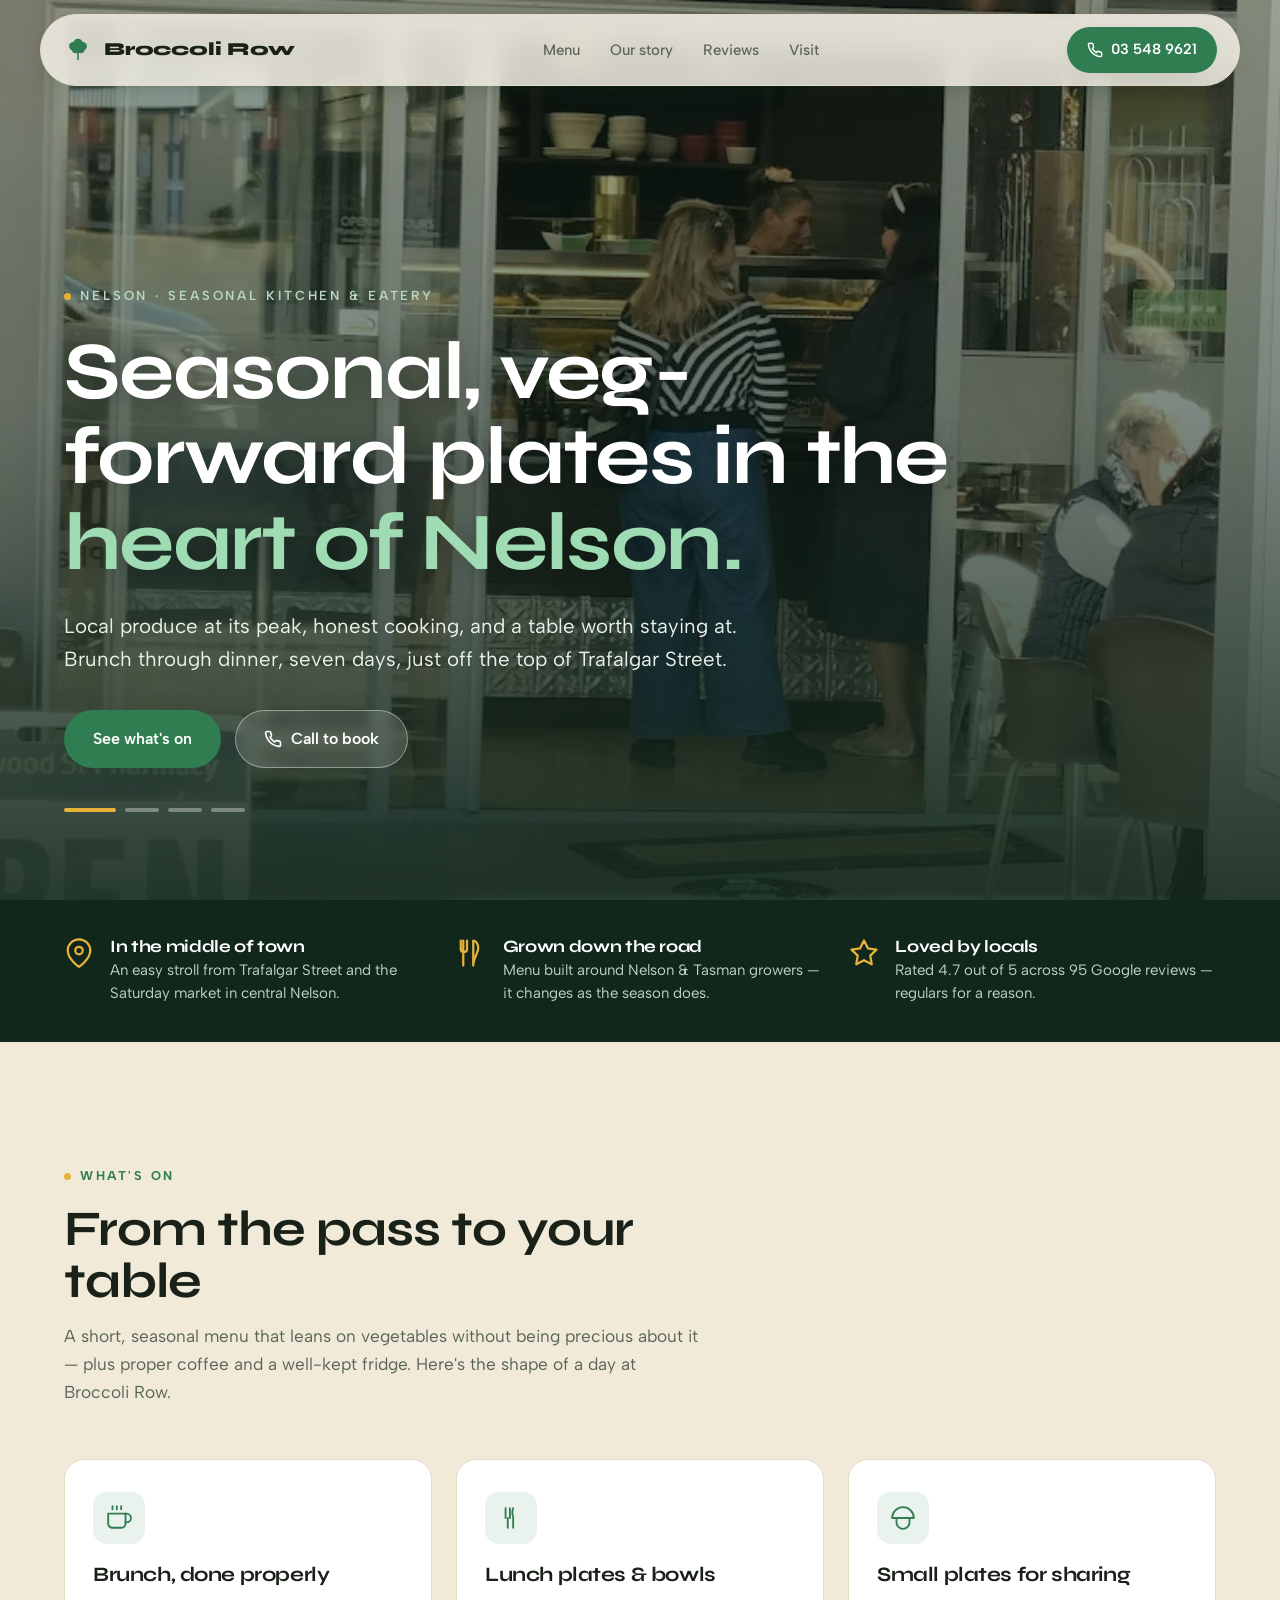
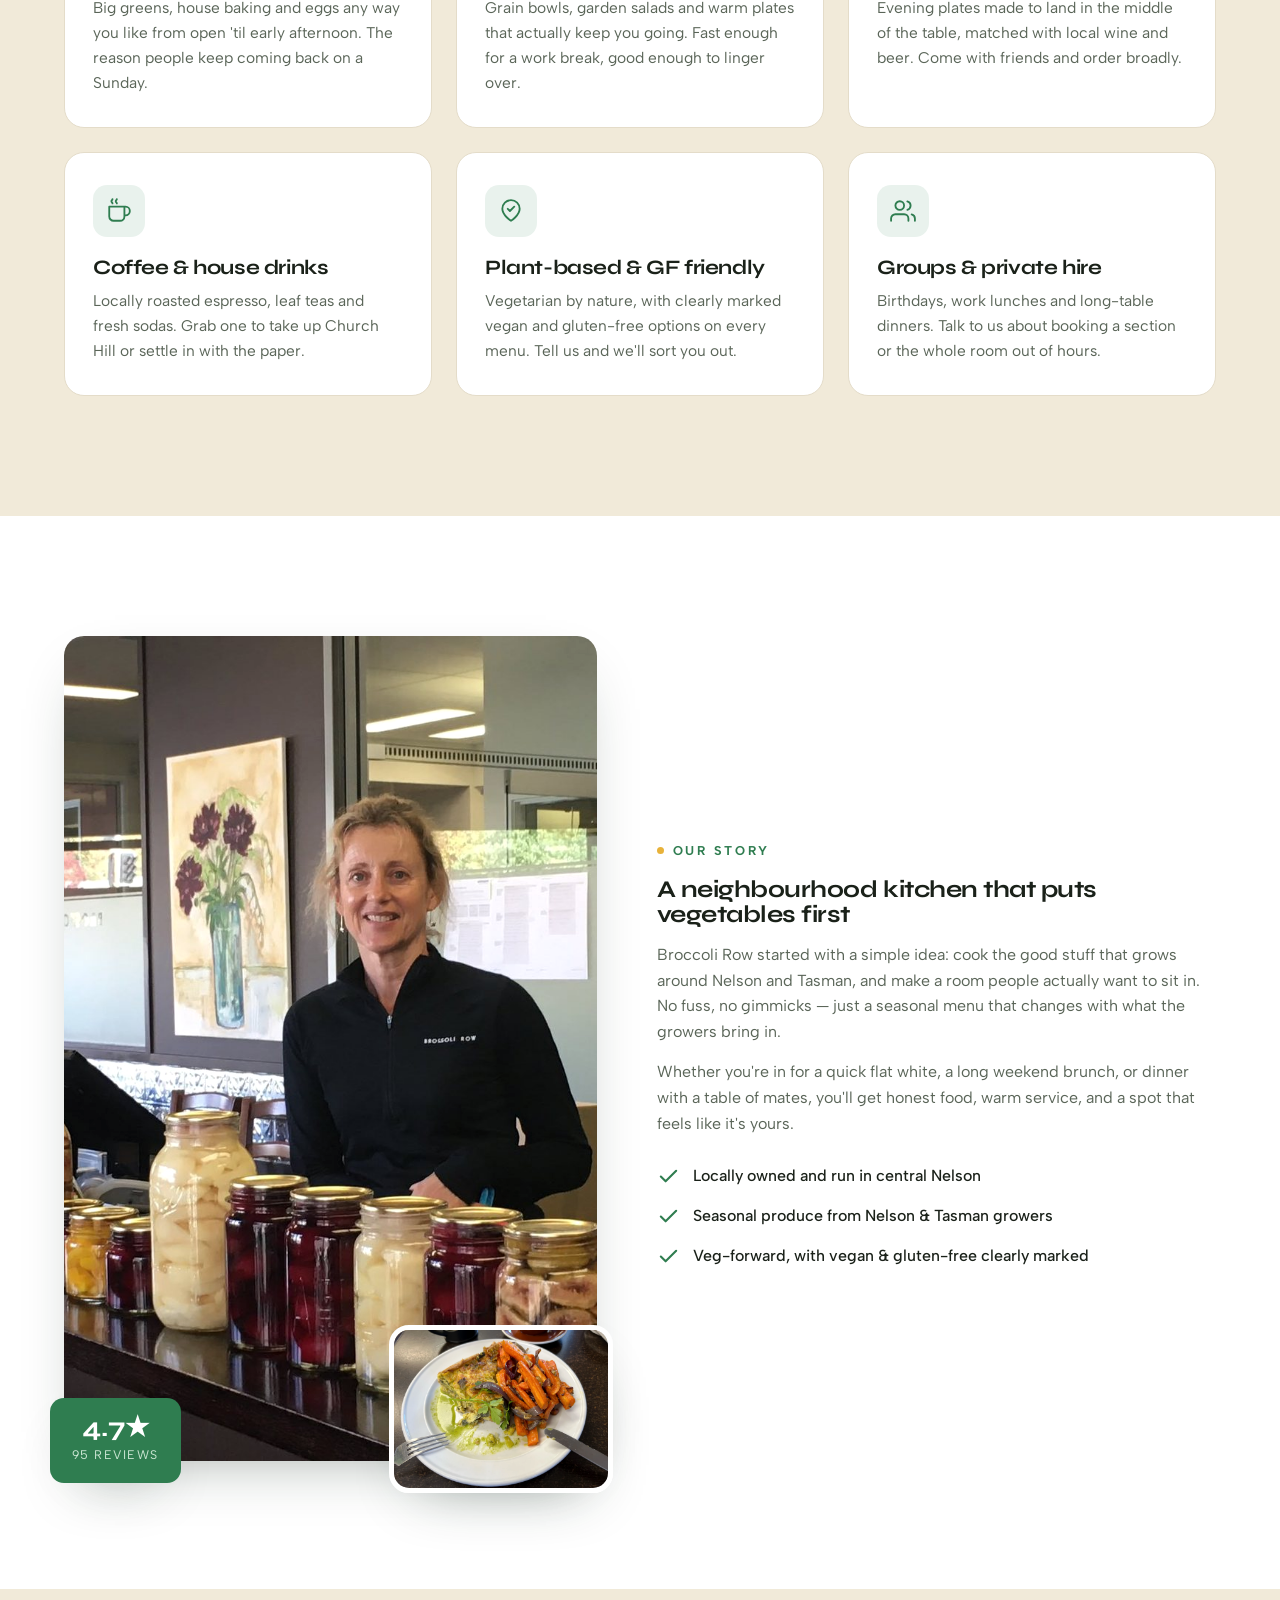
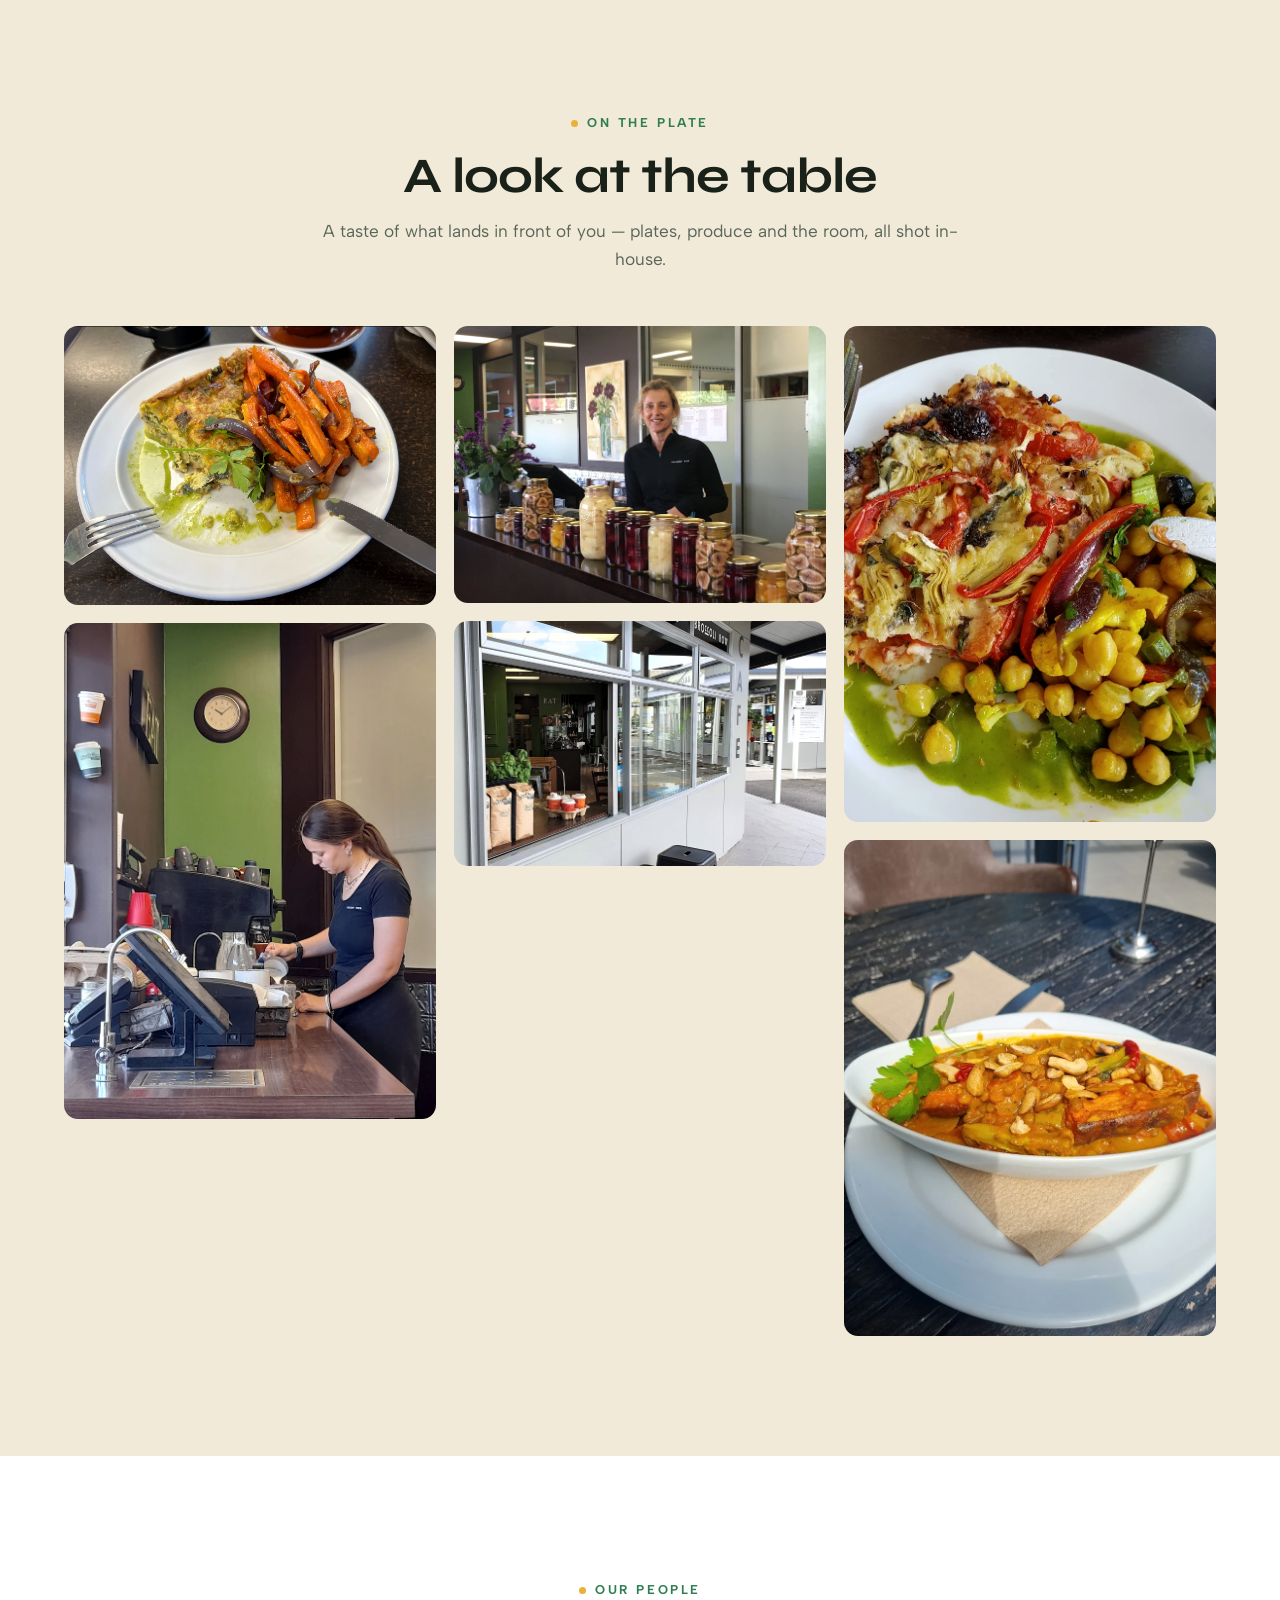
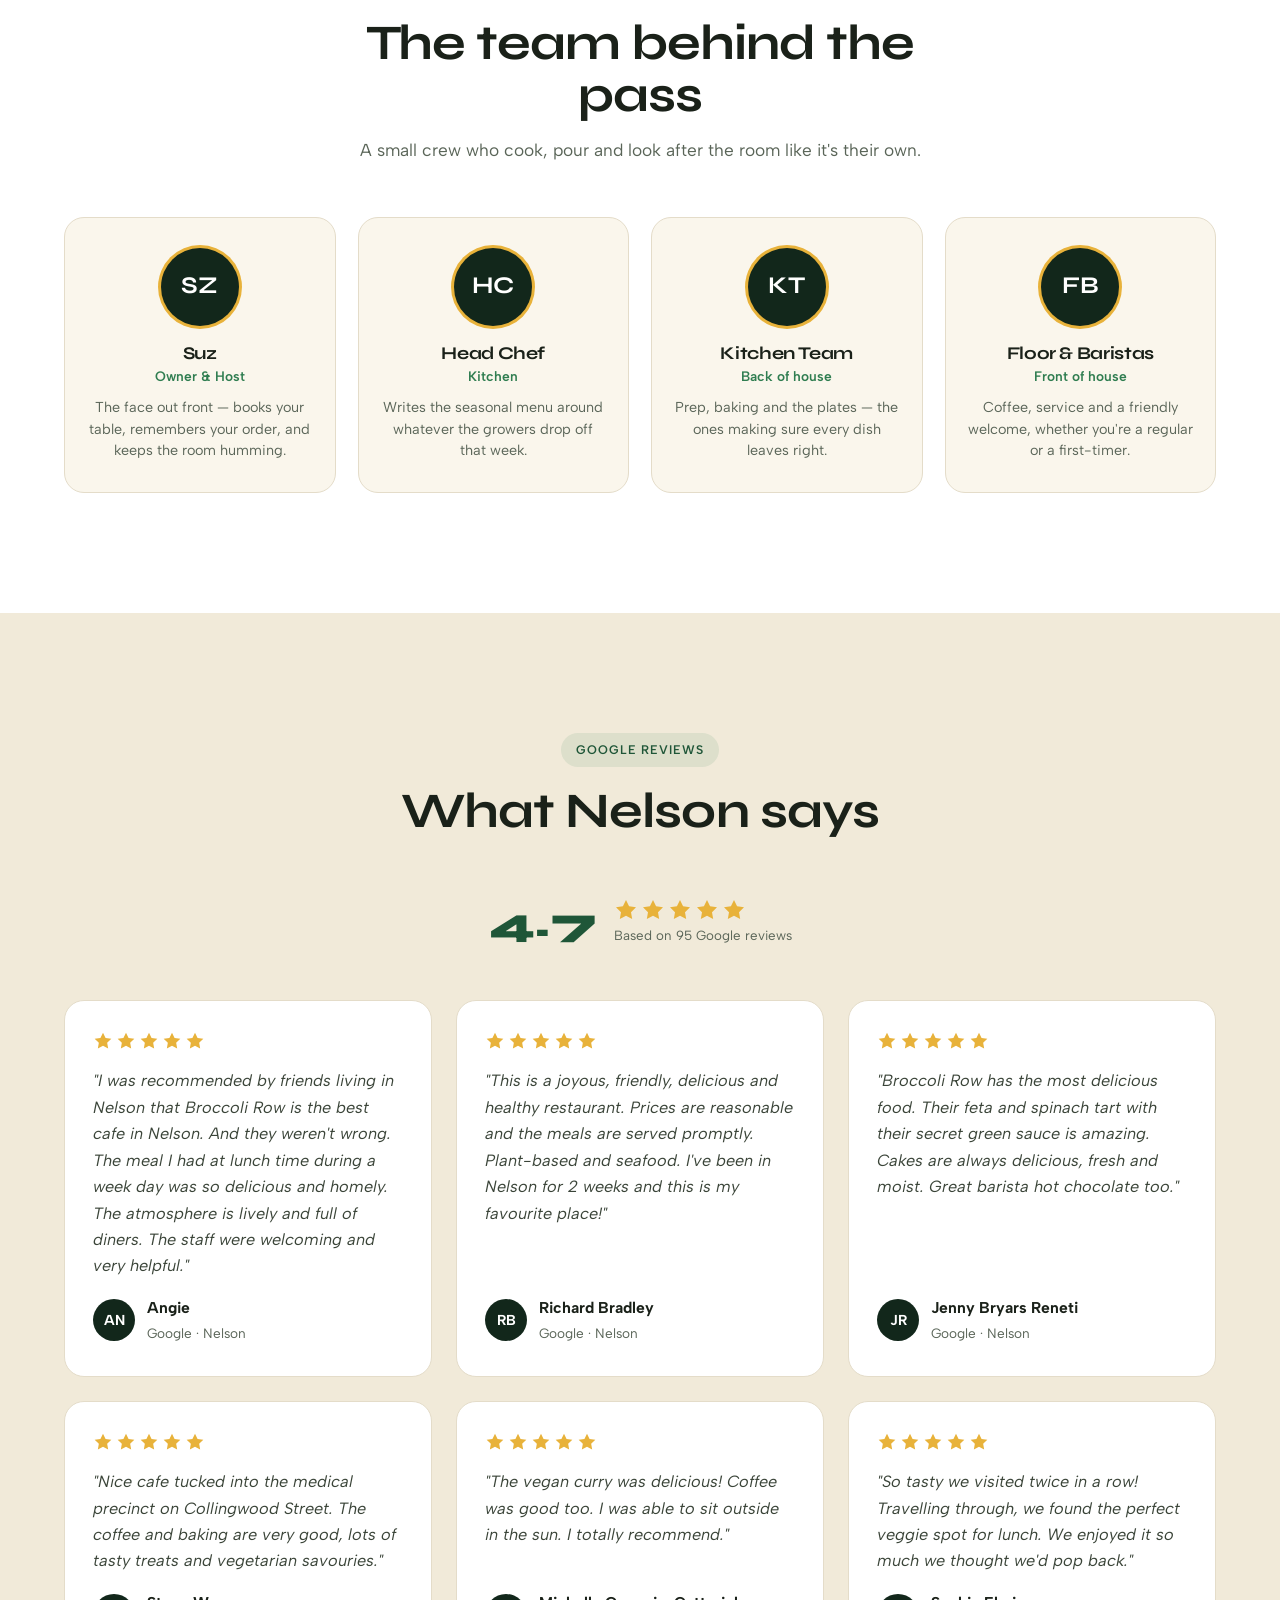
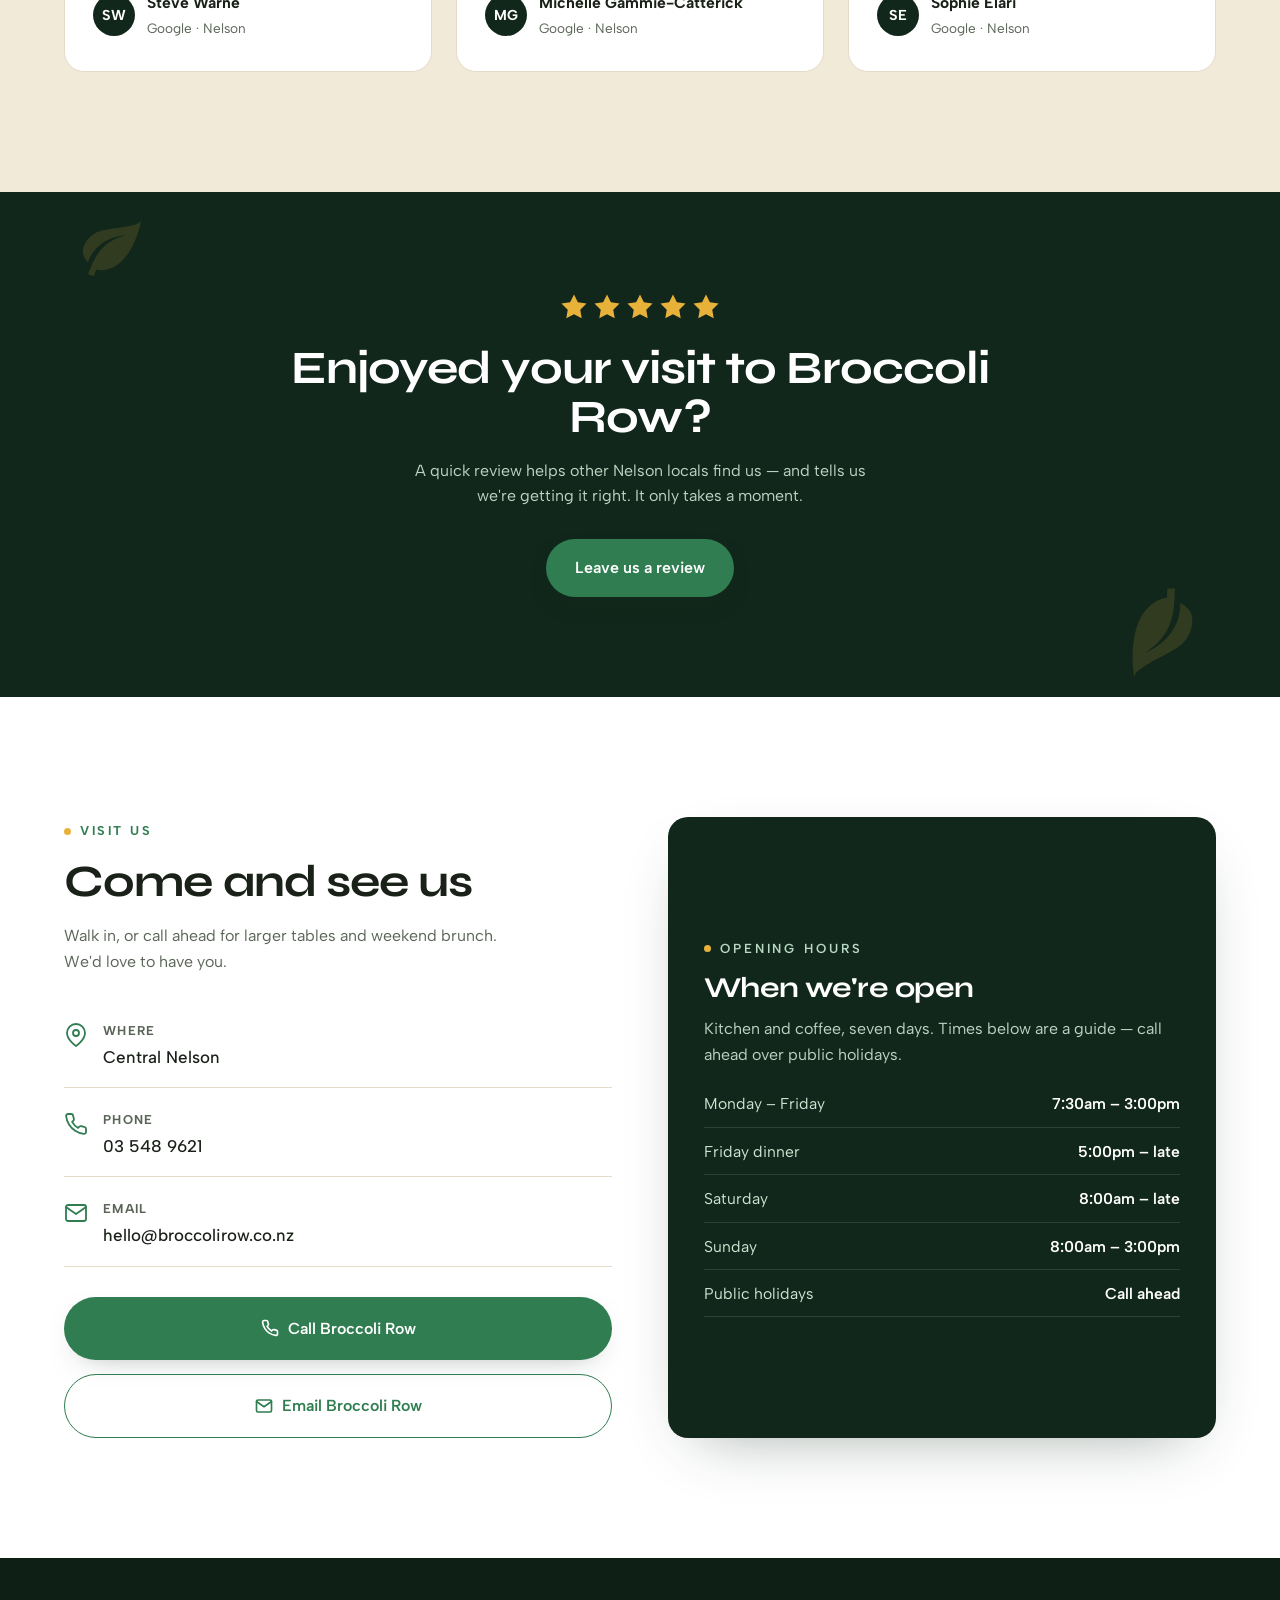
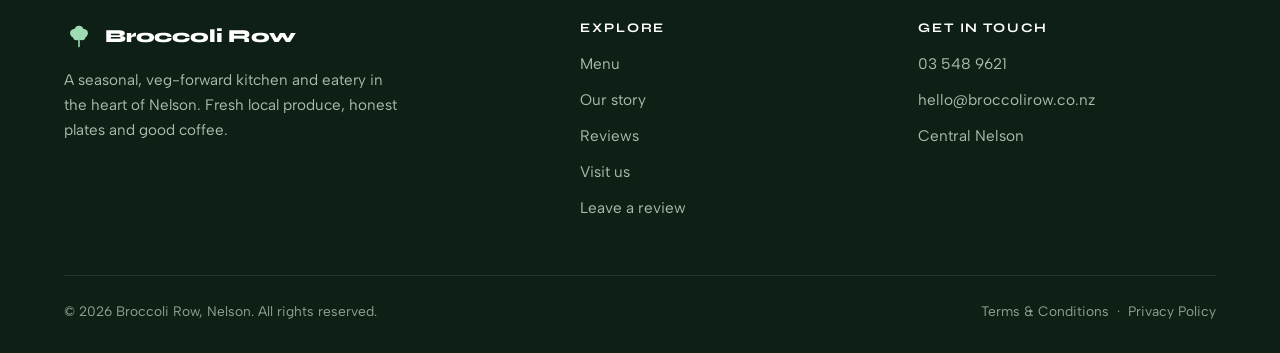
==== commit 9a882757: "Add real Google reviews (6, aggregate 4.7/95); add all real photos (hero, gallery, about); feature o" ====
--- a/index.html
+++ b/index.html
@@ -9,7 +9,7 @@
 <meta property="og:title" content="Broccoli Row | Seasonal Kitchen & Eatery, Nelson">
 <meta property="og:description" content="A seasonal, veg-forward kitchen in the heart of Nelson. Fresh local produce, honest plates, good coffee.">
 <meta property="og:type" content="restaurant">
-<meta property="og:image" content="https://images.unsplash.com/photo-1600891964599-f61ba0e24092?auto=format&fit=crop&w=1200&q=80">
+<meta property="og:image" content="https://broccoli-row-demo.vercel.app/images/front-entrance.webp">
 <link rel="preconnect" href="https://fonts.googleapis.com">
 <link rel="preconnect" href="https://fonts.gstatic.com" crossorigin>
 <link href="https://fonts.googleapis.com/css2?family=Syne:wght@600;700;800&family=Albert+Sans:wght@400;500;600;700&display=swap" rel="stylesheet">
@@ -51,10 +51,10 @@
 <!-- hero -->
 <section class="hero">
   <div class="hero-slides">
-    <div class="hero-slide active" style="background-image:url('https://images.unsplash.com/photo-1600891964599-f61ba0e24092?auto=format&fit=crop&w=1900&q=80')"></div>
-    <div class="hero-slide" style="background-image:url('https://images.unsplash.com/photo-1540189549336-e6e99c3679fe?auto=format&fit=crop&w=1900&q=80')"></div>
-    <div class="hero-slide" style="background-image:url('https://images.unsplash.com/photo-1517248135467-4c7edcad34c4?auto=format&fit=crop&w=1900&q=80')"></div>
-    <div class="hero-slide" style="background-image:url('https://images.unsplash.com/photo-1546069901-ba9599a7e63c?auto=format&fit=crop&w=1900&q=80')"></div>
+    <div class="hero-slide active" style="background-image:url('images/front-entrance.webp')"></div>
+    <div class="hero-slide" style="background-image:url('images/food.webp')"></div>
+    <div class="hero-slide" style="background-image:url('images/healthy-food.webp')"></div>
+    <div class="hero-slide" style="background-image:url('images/exterior.webp')"></div>
   </div>
   <div class="hero-inner">
     <span class="eyebrow"><span class="dot"></span>Nelson &middot; Seasonal Kitchen &amp; Eatery</span>
@@ -89,7 +89,7 @@
     </div>
     <div class="trust-item reveal">
       <svg viewBox="0 0 24 24" fill="none" stroke="currentColor" stroke-width="1.8" stroke-linecap="round" stroke-linejoin="round"><polygon points="12 2 15.09 8.26 22 9.27 17 14.14 18.18 21.02 12 17.77 5.82 21.02 7 14.14 2 9.27 8.91 8.26 12 2"/></svg>
-      <div><h4>Loved by locals</h4><p>Rated 4.7 out of 5 across 94 Google reviews — regulars for a reason.</p></div>
+      <div><h4>Loved by locals</h4><p>Rated 4.7 out of 5 across 95 Google reviews — regulars for a reason.</p></div>
     </div>
   </div>
 </section>
@@ -141,8 +141,9 @@
 <section id="about" class="band band-paper">
   <div class="wrap about-grid">
     <div class="about-media reveal">
-      <img src="https://images.unsplash.com/photo-1592861956120-e524fc739696?auto=format&fit=crop&w=1100&q=80" alt="The warm, plant-filled dining room at Broccoli Row in Nelson" width="1100" height="825" loading="lazy">
-      <div class="about-tag"><strong>4.7★</strong><span>94 reviews</span></div>
+      <img class="about-main" src="images/team.jpg" alt="The owner and team at Broccoli Row, Nelson" width="1100" height="825" loading="lazy">
+      <img class="about-inset" src="images/food1.webp" alt="A fresh seasonal dish at Broccoli Row" loading="lazy">
+      <div class="about-tag"><strong>4.7★</strong><span>95 reviews</span></div>
     </div>
     <div class="about-copy reveal">
       <span class="eyebrow-dark"><span class="dot"></span>Our story</span>
@@ -167,12 +168,12 @@
       <p>A taste of what lands in front of you — plates, produce and the room, all shot in-house.</p>
     </div>
     <div class="gallery reveal">
-      <img src="https://images.unsplash.com/photo-1512621776951-a57141f2eefd?auto=format&fit=crop&w=900&q=80" alt="A colourful seasonal vegetable salad plate" loading="lazy">
-      <img src="https://images.unsplash.com/photo-1504674900247-0877df9cc836?auto=format&fit=crop&w=900&q=80" alt="A shared spread of fresh dishes on the table" loading="lazy">
-      <img src="https://images.unsplash.com/photo-1467003909585-2f8a72700288?auto=format&fit=crop&w=900&q=80" alt="A carefully plated seasonal dish" loading="lazy">
-      <img src="https://images.unsplash.com/photo-1555396273-367ea4eb4db5?auto=format&fit=crop&w=900&q=80" alt="Inside the Broccoli Row dining room" loading="lazy">
-      <img src="https://images.unsplash.com/photo-1476224203421-9ac39bcb3327?auto=format&fit=crop&w=900&q=80" alt="Fresh green vegetables ready for the kitchen" loading="lazy">
-      <img src="https://images.unsplash.com/photo-1540189549336-e6e99c3679fe?auto=format&fit=crop&w=900&q=80" alt="A bright, fresh grain and greens bowl" loading="lazy">
+      <img src="images/food1.webp" alt="A colourful seasonal vegetable salad plate" loading="lazy">
+      <img src="images/staff.webp" alt="A shared spread of fresh dishes on the table" loading="lazy">
+      <img src="images/team.jpg" alt="A carefully plated seasonal dish" loading="lazy">
+      <img src="images/interior.jpg" alt="Inside the Broccoli Row dining room" loading="lazy">
+      <img src="images/healthy-food.webp" alt="Fresh green vegetables ready for the kitchen" loading="lazy">
+      <img src="images/food.webp" alt="A bright, fresh grain and greens bowl" loading="lazy">
     </div>
   </div>
 </section>
@@ -218,7 +219,7 @@
 <section id="reviews" class="band band-bone">
   <div class="wrap">
     <div class="sec-head center reveal">
-      <span class="badge">Example reviews</span>
+      <span class="badge">Google reviews</span>
       <h2>What Nelson says</h2>
     </div>
     <div class="g-summary reveal">
@@ -231,26 +232,42 @@
           <svg viewBox="0 0 24 24" fill="currentColor"><polygon points="12 2 15.09 8.26 22 9.27 17 14.14 18.18 21.02 12 17.77 5.82 21.02 7 14.14 2 9.27 8.91 8.26 12 2"/></svg>
           <svg viewBox="0 0 24 24" fill="currentColor"><polygon points="12 2 15.09 8.26 22 9.27 17 14.14 18.18 21.02 12 17.77 5.82 21.02 7 14.14 2 9.27 8.91 8.26 12 2"/></svg>
         </div>
-        <small>Based on 94 Google reviews</small>
+        <small>Based on 95 Google reviews</small>
       </div>
     </div>
     <div class="rev-grid">
       <div class="rev-card reveal">
         <div class="stars"><svg viewBox="0 0 24 24" fill="currentColor"><polygon points="12 2 15.09 8.26 22 9.27 17 14.14 18.18 21.02 12 17.77 5.82 21.02 7 14.14 2 9.27 8.91 8.26 12 2"/></svg><svg viewBox="0 0 24 24" fill="currentColor"><polygon points="12 2 15.09 8.26 22 9.27 17 14.14 18.18 21.02 12 17.77 5.82 21.02 7 14.14 2 9.27 8.91 8.26 12 2"/></svg><svg viewBox="0 0 24 24" fill="currentColor"><polygon points="12 2 15.09 8.26 22 9.27 17 14.14 18.18 21.02 12 17.77 5.82 21.02 7 14.14 2 9.27 8.91 8.26 12 2"/></svg><svg viewBox="0 0 24 24" fill="currentColor"><polygon points="12 2 15.09 8.26 22 9.27 17 14.14 18.18 21.02 12 17.77 5.82 21.02 7 14.14 2 9.27 8.91 8.26 12 2"/></svg><svg viewBox="0 0 24 24" fill="currentColor"><polygon points="12 2 15.09 8.26 22 9.27 17 14.14 18.18 21.02 12 17.77 5.82 21.02 7 14.14 2 9.27 8.91 8.26 12 2"/></svg></div>
-        <p>"Best brunch in Nelson, no contest. The greens are actually exciting and the coffee's spot on. We're in most Sundays now."</p>
-        <div class="rev-who"><span class="ini">GM</span><div><strong>Georgia M.</strong><span>The Wood, Nelson</span></div></div>
-      </div>
-      <div class="rev-card reveal">
-        <div class="stars"><svg viewBox="0 0 24 24" fill="currentColor"><polygon points="12 2 15.09 8.26 22 9.27 17 14.14 18.18 21.02 12 17.77 5.82 21.02 7 14.14 2 9.27 8.91 8.26 12 2"/></svg><svg viewBox="0 0 24 24" fill="currentColor"><polygon points="12 2 15.09 8.26 22 9.27 17 14.14 18.18 21.02 12 17.77 5.82 21.02 7 14.14 2 9.27 8.91 8.26 12 2"/></svg><svg viewBox="0 0 24 24" fill="currentColor"><polygon points="12 2 15.09 8.26 22 9.27 17 14.14 18.18 21.02 12 17.77 5.82 21.02 7 14.14 2 9.27 8.91 8.26 12 2"/></svg><svg viewBox="0 0 24 24" fill="currentColor"><polygon points="12 2 15.09 8.26 22 9.27 17 14.14 18.18 21.02 12 17.77 5.82 21.02 7 14.14 2 9.27 8.91 8.26 12 2"/></svg><svg viewBox="0 0 24 24" fill="currentColor"><polygon points="12 2 15.09 8.26 22 9.27 17 14.14 18.18 21.02 12 17.77 5.82 21.02 7 14.14 2 9.27 8.91 8.26 12 2"/></svg></div>
-        <p>"Took my parents in for a long lunch and everyone left happy — even Dad, who 'doesn't do salads'. Lovely room, genuinely friendly staff."</p>
-        <div class="rev-who"><span class="ini">TH</span><div><strong>Tom H.</strong><span>Stoke, Nelson</span></div></div>
-      </div>
-      <div class="rev-card reveal">
-        <div class="stars"><svg viewBox="0 0 24 24" fill="currentColor"><polygon points="12 2 15.09 8.26 22 9.27 17 14.14 18.18 21.02 12 17.77 5.82 21.02 7 14.14 2 9.27 8.91 8.26 12 2"/></svg><svg viewBox="0 0 24 24" fill="currentColor"><polygon points="12 2 15.09 8.26 22 9.27 17 14.14 18.18 21.02 12 17.77 5.82 21.02 7 14.14 2 9.27 8.91 8.26 12 2"/></svg><svg viewBox="0 0 24 24" fill="currentColor"><polygon points="12 2 15.09 8.26 22 9.27 17 14.14 18.18 21.02 12 17.77 5.82 21.02 7 14.14 2 9.27 8.91 8.26 12 2"/></svg><svg viewBox="0 0 24 24" fill="currentColor"><polygon points="12 2 15.09 8.26 22 9.27 17 14.14 18.18 21.02 12 17.77 5.82 21.02 7 14.14 2 9.27 8.91 8.26 12 2"/></svg><svg viewBox="0 0 24 24" fill="currentColor"><polygon points="12 2 15.09 8.26 22 9.27 17 14.14 18.18 21.02 12 17.77 5.82 21.02 7 14.14 2 9.27 8.91 8.26 12 2"/></svg></div>
-        <p>"As a vegan I usually get one sad option — here the whole menu's for me. Clearly labelled, huge flavour. Finally a Nelson spot I can bring anyone to."</p>
-        <div class="rev-who"><span class="ini">PR</span><div><strong>Priya R.</strong><span>Tāhunanui, Nelson</span></div></div>
-      </div>
-    </div>
+        <p>"I was recommended by friends living in Nelson that Broccoli Row is the best cafe in Nelson. And they weren't wrong. The meal I had at lunch time during a week day was so delicious and homely. The atmosphere is lively and full of diners. The staff were welcoming and very helpful."</p>
+        <div class="rev-who"><span class="ini">AN</span><div><strong>Angie</strong><span>Google &middot; Nelson</span></div></div>
+      </div>
+      <div class="rev-card reveal">
+        <div class="stars"><svg viewBox="0 0 24 24" fill="currentColor"><polygon points="12 2 15.09 8.26 22 9.27 17 14.14 18.18 21.02 12 17.77 5.82 21.02 7 14.14 2 9.27 8.91 8.26 12 2"/></svg><svg viewBox="0 0 24 24" fill="currentColor"><polygon points="12 2 15.09 8.26 22 9.27 17 14.14 18.18 21.02 12 17.77 5.82 21.02 7 14.14 2 9.27 8.91 8.26 12 2"/></svg><svg viewBox="0 0 24 24" fill="currentColor"><polygon points="12 2 15.09 8.26 22 9.27 17 14.14 18.18 21.02 12 17.77 5.82 21.02 7 14.14 2 9.27 8.91 8.26 12 2"/></svg><svg viewBox="0 0 24 24" fill="currentColor"><polygon points="12 2 15.09 8.26 22 9.27 17 14.14 18.18 21.02 12 17.77 5.82 21.02 7 14.14 2 9.27 8.91 8.26 12 2"/></svg><svg viewBox="0 0 24 24" fill="currentColor"><polygon points="12 2 15.09 8.26 22 9.27 17 14.14 18.18 21.02 12 17.77 5.82 21.02 7 14.14 2 9.27 8.91 8.26 12 2"/></svg></div>
+        <p>"This is a joyous, friendly, delicious and healthy restaurant. Prices are reasonable and the meals are served promptly. Plant-based and seafood. I've been in Nelson for 2 weeks and this is my favourite place!"</p>
+        <div class="rev-who"><span class="ini">RB</span><div><strong>Richard Bradley</strong><span>Google &middot; Nelson</span></div></div>
+      </div>
+      <div class="rev-card reveal">
+        <div class="stars"><svg viewBox="0 0 24 24" fill="currentColor"><polygon points="12 2 15.09 8.26 22 9.27 17 14.14 18.18 21.02 12 17.77 5.82 21.02 7 14.14 2 9.27 8.91 8.26 12 2"/></svg><svg viewBox="0 0 24 24" fill="currentColor"><polygon points="12 2 15.09 8.26 22 9.27 17 14.14 18.18 21.02 12 17.77 5.82 21.02 7 14.14 2 9.27 8.91 8.26 12 2"/></svg><svg viewBox="0 0 24 24" fill="currentColor"><polygon points="12 2 15.09 8.26 22 9.27 17 14.14 18.18 21.02 12 17.77 5.82 21.02 7 14.14 2 9.27 8.91 8.26 12 2"/></svg><svg viewBox="0 0 24 24" fill="currentColor"><polygon points="12 2 15.09 8.26 22 9.27 17 14.14 18.18 21.02 12 17.77 5.82 21.02 7 14.14 2 9.27 8.91 8.26 12 2"/></svg><svg viewBox="0 0 24 24" fill="currentColor"><polygon points="12 2 15.09 8.26 22 9.27 17 14.14 18.18 21.02 12 17.77 5.82 21.02 7 14.14 2 9.27 8.91 8.26 12 2"/></svg></div>
+        <p>"Broccoli Row has the most delicious food. Their feta and spinach tart with their secret green sauce is amazing. Cakes are always delicious, fresh and moist. Great barista hot chocolate too."</p>
+        <div class="rev-who"><span class="ini">JR</span><div><strong>Jenny Bryars Reneti</strong><span>Google &middot; Nelson</span></div></div>
+      </div>
+      <div class="rev-card reveal">
+        <div class="stars"><svg viewBox="0 0 24 24" fill="currentColor"><polygon points="12 2 15.09 8.26 22 9.27 17 14.14 18.18 21.02 12 17.77 5.82 21.02 7 14.14 2 9.27 8.91 8.26 12 2"/></svg><svg viewBox="0 0 24 24" fill="currentColor"><polygon points="12 2 15.09 8.26 22 9.27 17 14.14 18.18 21.02 12 17.77 5.82 21.02 7 14.14 2 9.27 8.91 8.26 12 2"/></svg><svg viewBox="0 0 24 24" fill="currentColor"><polygon points="12 2 15.09 8.26 22 9.27 17 14.14 18.18 21.02 12 17.77 5.82 21.02 7 14.14 2 9.27 8.91 8.26 12 2"/></svg><svg viewBox="0 0 24 24" fill="currentColor"><polygon points="12 2 15.09 8.26 22 9.27 17 14.14 18.18 21.02 12 17.77 5.82 21.02 7 14.14 2 9.27 8.91 8.26 12 2"/></svg><svg viewBox="0 0 24 24" fill="currentColor"><polygon points="12 2 15.09 8.26 22 9.27 17 14.14 18.18 21.02 12 17.77 5.82 21.02 7 14.14 2 9.27 8.91 8.26 12 2"/></svg></div>
+        <p>"Nice cafe tucked into the medical precinct on Collingwood Street. The coffee and baking are very good, lots of tasty treats and vegetarian savouries."</p>
+        <div class="rev-who"><span class="ini">SW</span><div><strong>Steve Warne</strong><span>Google &middot; Nelson</span></div></div>
+      </div>
+      <div class="rev-card reveal">
+        <div class="stars"><svg viewBox="0 0 24 24" fill="currentColor"><polygon points="12 2 15.09 8.26 22 9.27 17 14.14 18.18 21.02 12 17.77 5.82 21.02 7 14.14 2 9.27 8.91 8.26 12 2"/></svg><svg viewBox="0 0 24 24" fill="currentColor"><polygon points="12 2 15.09 8.26 22 9.27 17 14.14 18.18 21.02 12 17.77 5.82 21.02 7 14.14 2 9.27 8.91 8.26 12 2"/></svg><svg viewBox="0 0 24 24" fill="currentColor"><polygon points="12 2 15.09 8.26 22 9.27 17 14.14 18.18 21.02 12 17.77 5.82 21.02 7 14.14 2 9.27 8.91 8.26 12 2"/></svg><svg viewBox="0 0 24 24" fill="currentColor"><polygon points="12 2 15.09 8.26 22 9.27 17 14.14 18.18 21.02 12 17.77 5.82 21.02 7 14.14 2 9.27 8.91 8.26 12 2"/></svg><svg viewBox="0 0 24 24" fill="currentColor"><polygon points="12 2 15.09 8.26 22 9.27 17 14.14 18.18 21.02 12 17.77 5.82 21.02 7 14.14 2 9.27 8.91 8.26 12 2"/></svg></div>
+        <p>"The vegan curry was delicious! Coffee was good too. I was able to sit outside in the sun. I totally recommend."</p>
+        <div class="rev-who"><span class="ini">MG</span><div><strong>Michelle Gammie-Catterick</strong><span>Google &middot; Nelson</span></div></div>
+      </div>
+      <div class="rev-card reveal">
+        <div class="stars"><svg viewBox="0 0 24 24" fill="currentColor"><polygon points="12 2 15.09 8.26 22 9.27 17 14.14 18.18 21.02 12 17.77 5.82 21.02 7 14.14 2 9.27 8.91 8.26 12 2"/></svg><svg viewBox="0 0 24 24" fill="currentColor"><polygon points="12 2 15.09 8.26 22 9.27 17 14.14 18.18 21.02 12 17.77 5.82 21.02 7 14.14 2 9.27 8.91 8.26 12 2"/></svg><svg viewBox="0 0 24 24" fill="currentColor"><polygon points="12 2 15.09 8.26 22 9.27 17 14.14 18.18 21.02 12 17.77 5.82 21.02 7 14.14 2 9.27 8.91 8.26 12 2"/></svg><svg viewBox="0 0 24 24" fill="currentColor"><polygon points="12 2 15.09 8.26 22 9.27 17 14.14 18.18 21.02 12 17.77 5.82 21.02 7 14.14 2 9.27 8.91 8.26 12 2"/></svg><svg viewBox="0 0 24 24" fill="currentColor"><polygon points="12 2 15.09 8.26 22 9.27 17 14.14 18.18 21.02 12 17.77 5.82 21.02 7 14.14 2 9.27 8.91 8.26 12 2"/></svg></div>
+        <p>"So tasty we visited twice in a row! Travelling through, we found the perfect veggie spot for lunch. We enjoyed it so much we thought we'd pop back."</p>
+        <div class="rev-who"><span class="ini">SE</span><div><strong>Sophie Elari</strong><span>Google &middot; Nelson</span></div></div>
+      </div>
+    </div>
+  
   </div>
 </section>
 
--- a/styles.css
+++ b/styles.css
@@ -295,3 +295,7 @@
   .hero-slide{transition:none}
   *{animation-duration:.001ms!important}
 }
+
+/* Owner + food image in About */
+.about-media .about-inset{position:absolute;right:-16px;bottom:-24px;width:42%;aspect-ratio:4/3;object-fit:cover;border-radius:var(--radius);border:5px solid var(--paper,#fff);box-shadow:var(--shadow);}
+@media(max-width:640px){.about-media .about-inset{width:46%;right:8px;bottom:-16px;}}
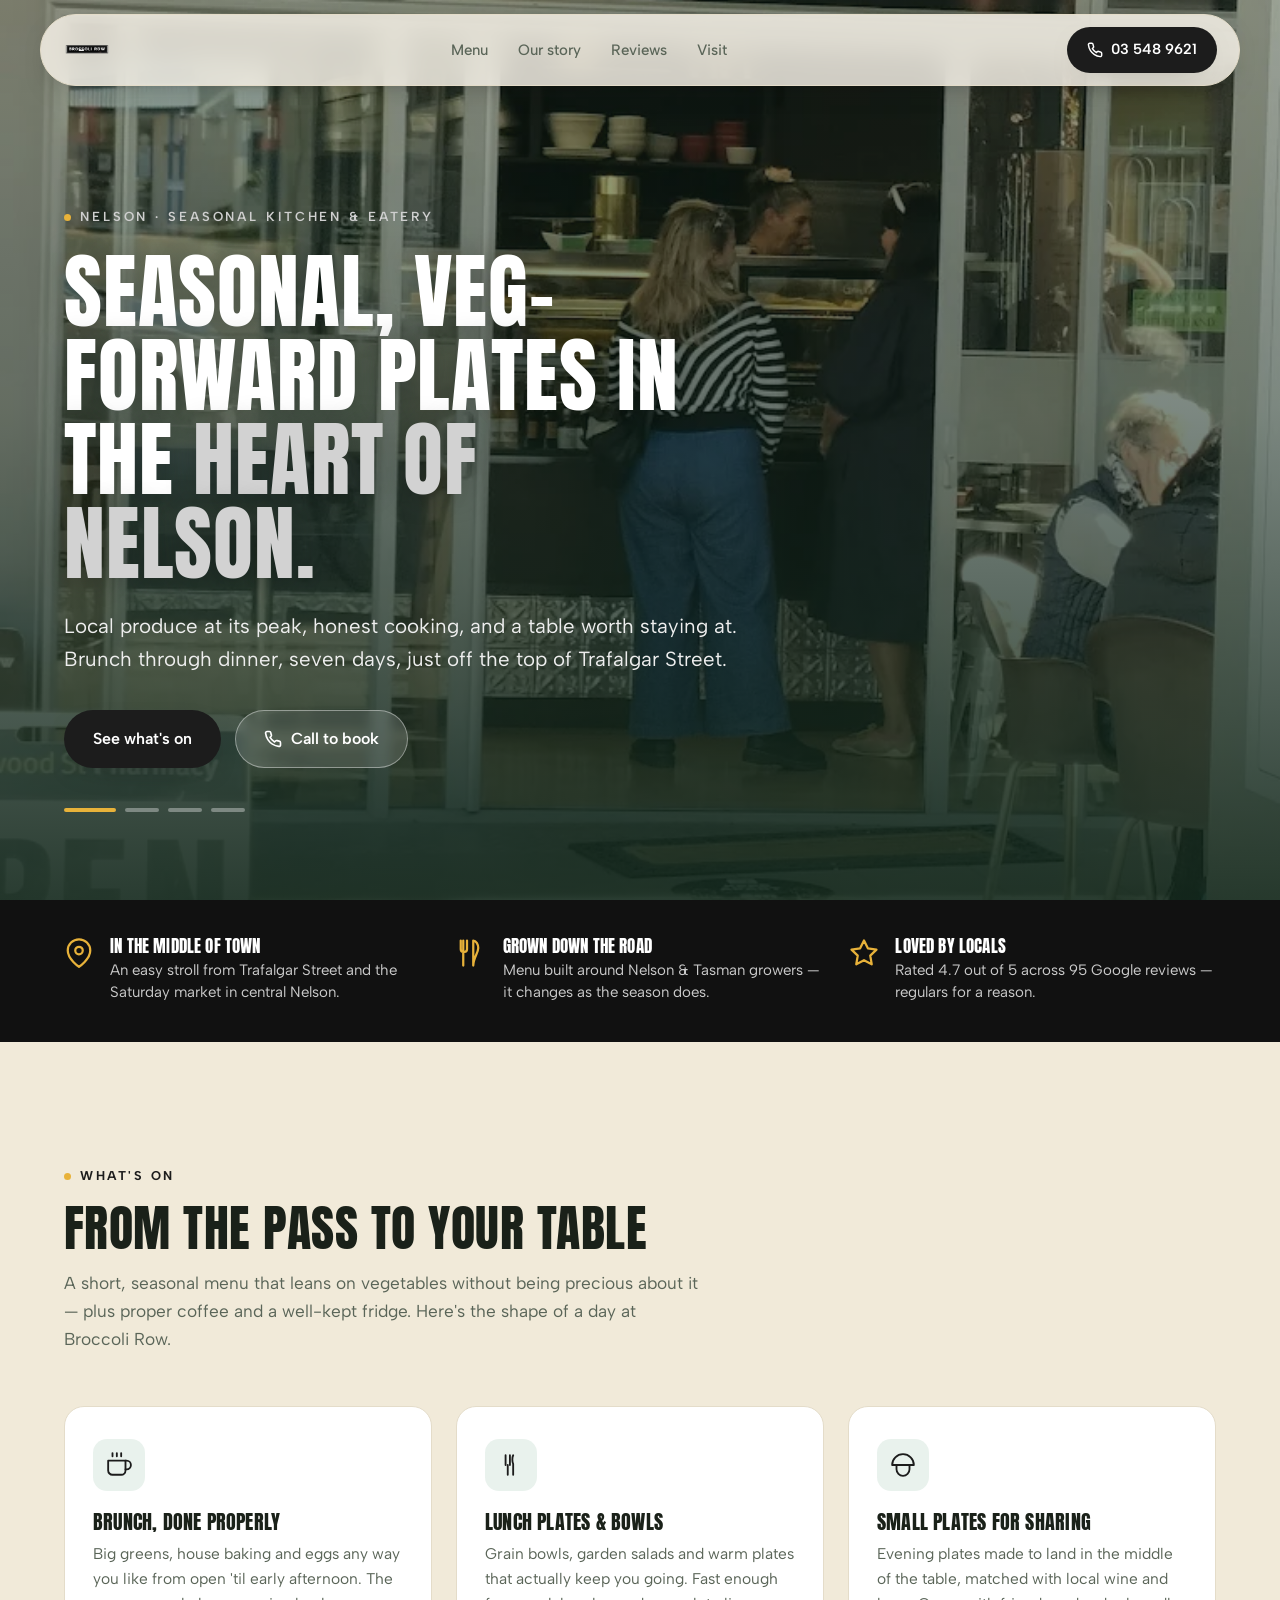
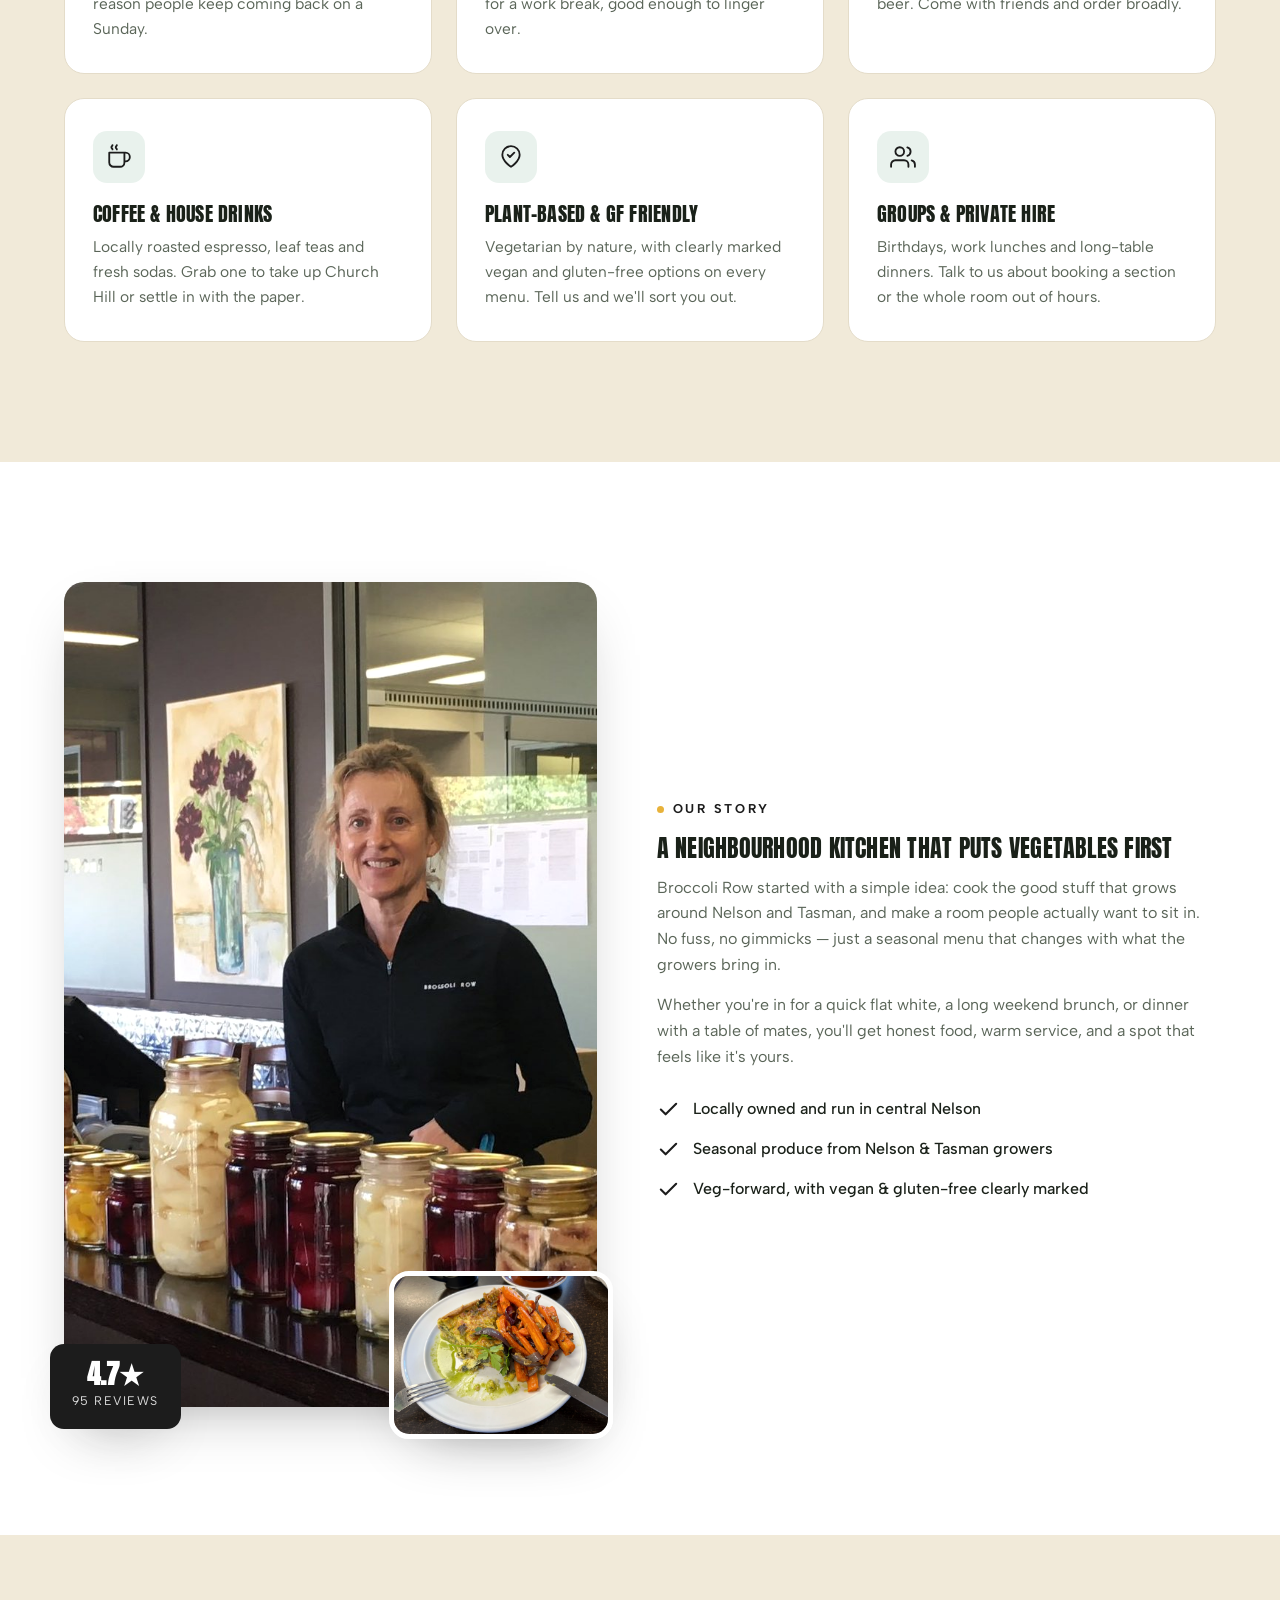
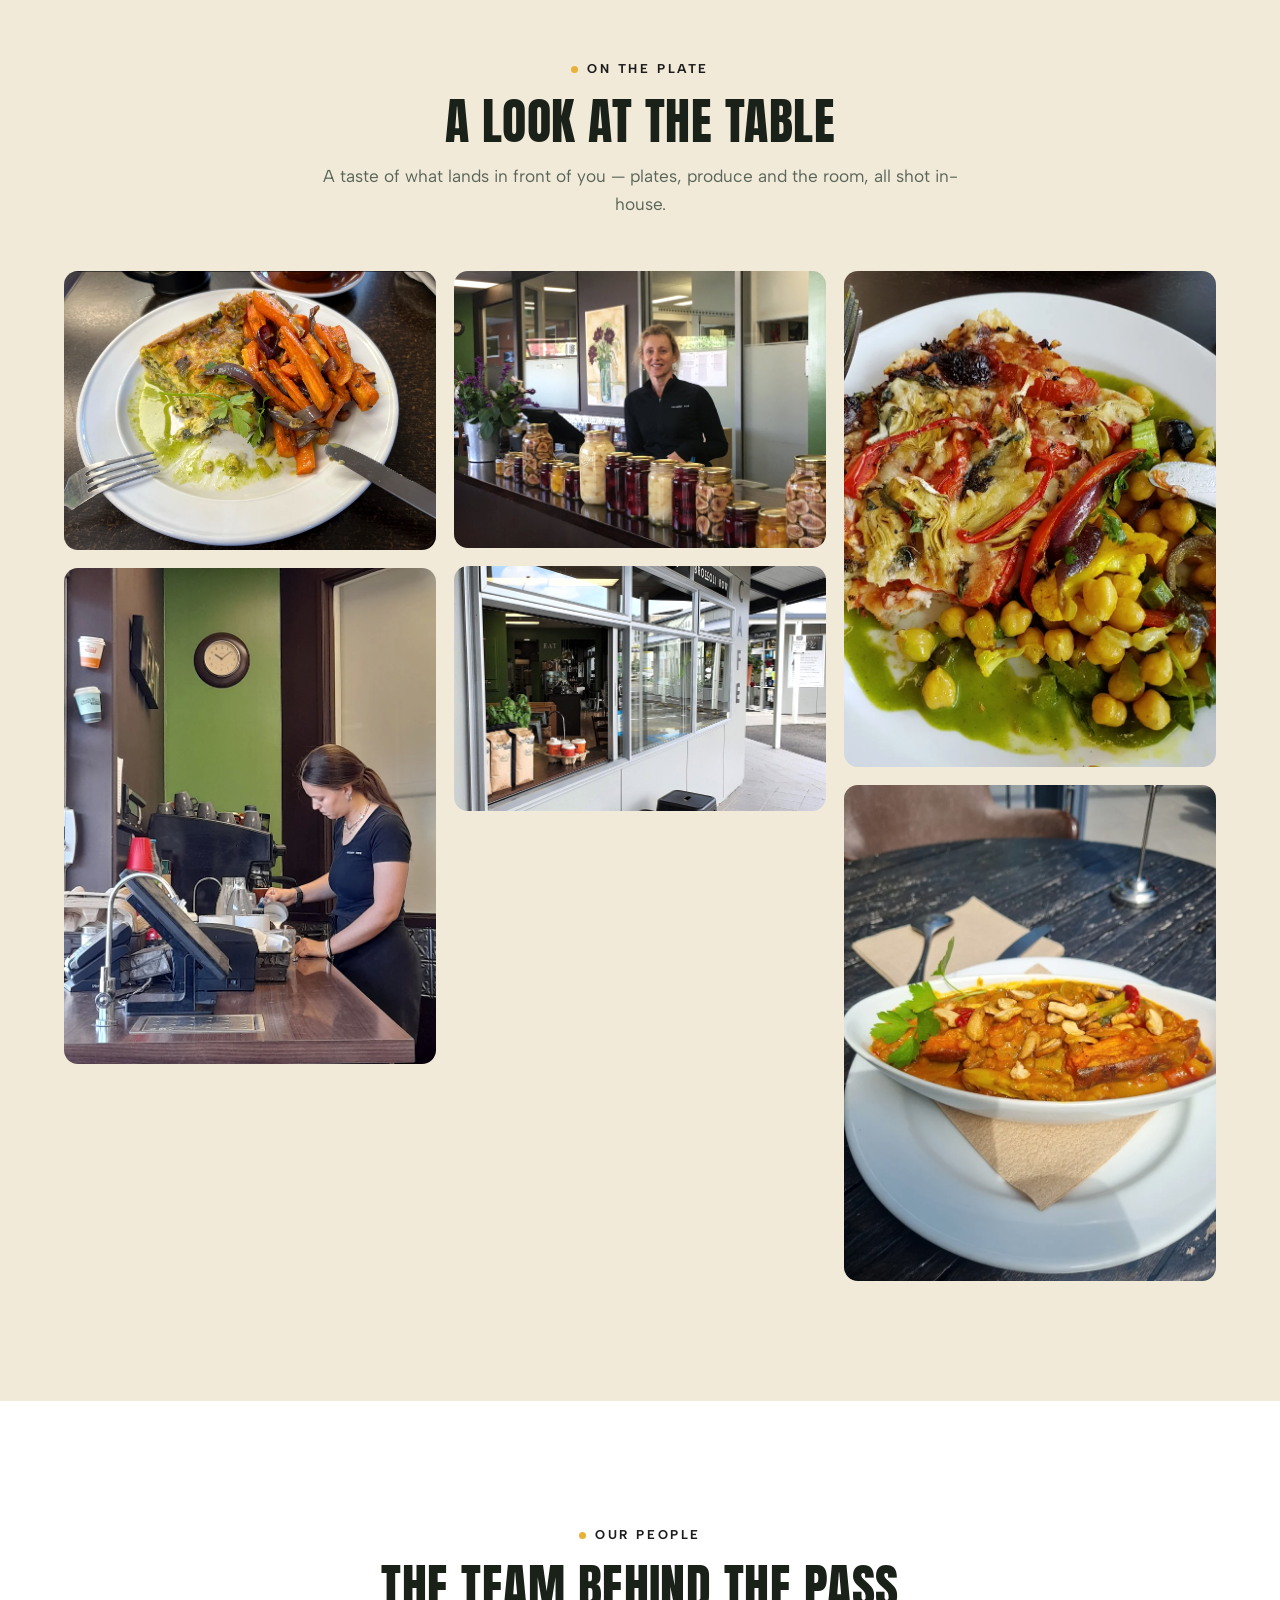
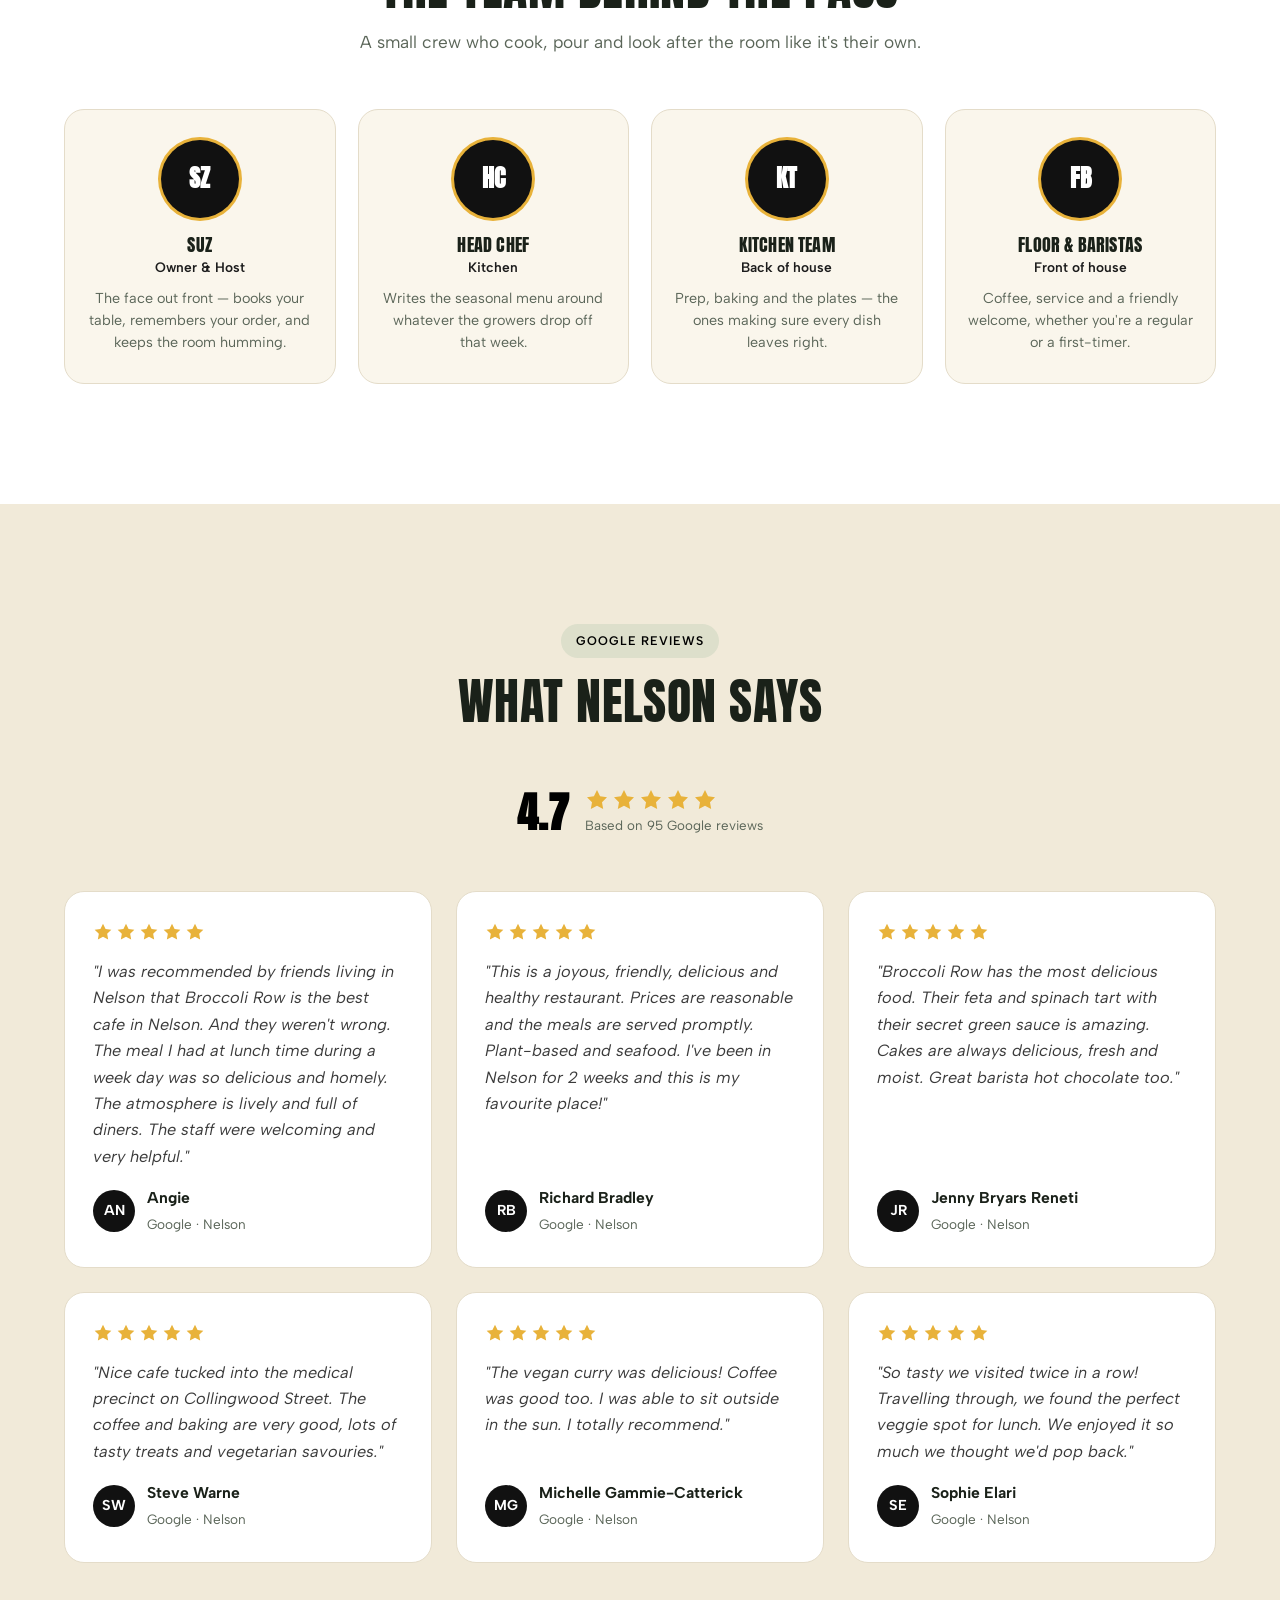
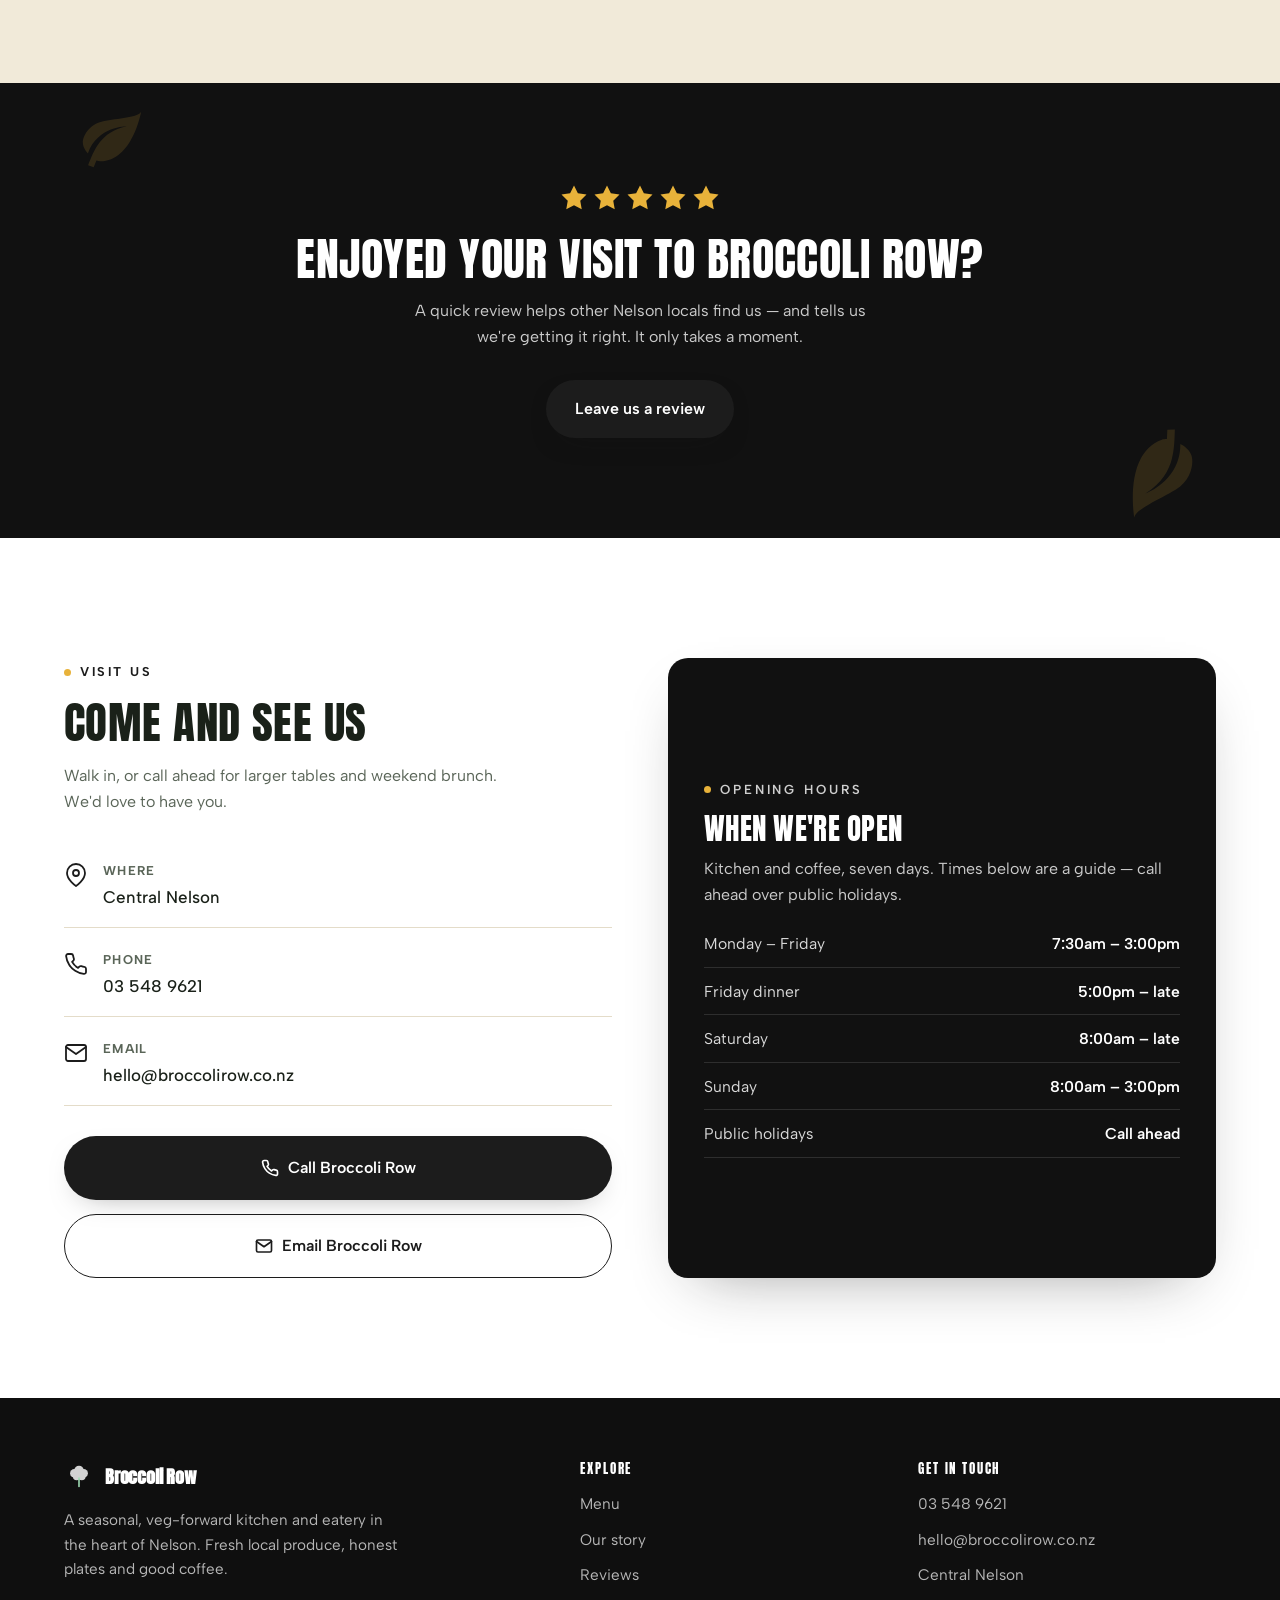
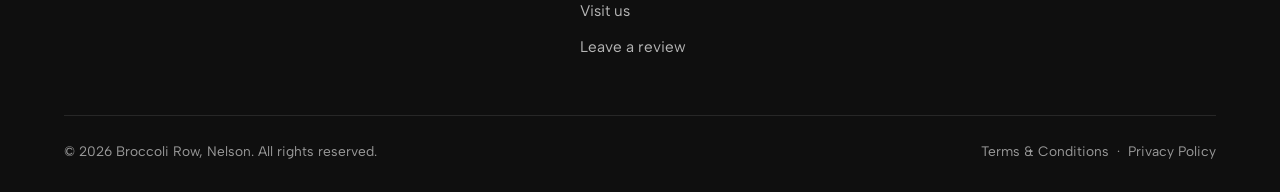
==== commit bbfa2a16: "Rebrand Broccoli Row to the new logo (mono, Anton) — intro + nav logo - Use the supplied BROCCOLI RO" ====
--- a/index.html
+++ b/index.html
@@ -12,18 +12,14 @@
 <meta property="og:image" content="https://broccoli-row-demo.vercel.app/images/front-entrance.webp">
 <link rel="preconnect" href="https://fonts.googleapis.com">
 <link rel="preconnect" href="https://fonts.gstatic.com" crossorigin>
-<link href="https://fonts.googleapis.com/css2?family=Syne:wght@600;700;800&family=Albert+Sans:wght@400;500;600;700&display=swap" rel="stylesheet">
+<link href="https://fonts.googleapis.com/css2?family=Anton&family=Albert+Sans:wght@400;500;600;700&display=swap" rel="stylesheet">
 <link rel="stylesheet" href="styles.css">
 </head>
 <body>
 
 <!-- intro overlay -->
 <div id="intro">
-  <svg class="intro-mark" viewBox="0 0 64 64" xmlns="http://www.w3.org/2000/svg">
-    <g fill="#3f9f66"><circle cx="22" cy="24" r="9"/><circle cx="32" cy="18" r="10"/><circle cx="42" cy="24" r="9"/><circle cx="27" cy="31" r="8"/><circle cx="38" cy="31" r="8"/></g>
-    <path d="M32 34v18" fill="none" stroke="#9fdcb4" stroke-width="3.4" stroke-linecap="round"/>
-  </svg>
-  <div class="intro-word">Broccoli Row</div>
+  <img class="intro-logo" src="images/logo.png" alt="Broccoli Row">
   <div class="intro-sub">Nelson &middot; Seasonal Kitchen</div>
 </div>
 
@@ -31,8 +27,7 @@
 <header class="nav">
   <div class="nav-in wrap">
     <a href="index.html" class="brand">
-      <svg viewBox="0 0 64 64" xmlns="http://www.w3.org/2000/svg"><g class="leaf" fill="#2f7d50"><circle cx="22" cy="24" r="9"/><circle cx="32" cy="18" r="10"/><circle cx="42" cy="24" r="9"/><circle cx="27" cy="31" r="8"/><circle cx="38" cy="31" r="8"/></g><path d="M32 34v18" fill="none" stroke="#2f7d50" stroke-width="3.4" stroke-linecap="round"/></svg>
-      Broccoli Row
+      <img class="brand-logo" src="images/logo.png" alt="Broccoli Row">
     </a>
     <nav class="nav-links">
       <a href="#menu">Menu</a>
--- a/styles.css
+++ b/styles.css
@@ -2,9 +2,9 @@
    Display: Syne · Body: Albert Sans · Accent: deep garden green */
 
 :root{
-  --green:#2f7d50;
-  --green-deep:#1f5638;
-  --green-ink:#12271b;
+  --green:#1c1c1c;
+  --green-deep:#000000;
+  --green-ink:#111111;
   --cream:#faf6ec;
   --bone:#f1ead9;
   --paper:#ffffff;
@@ -14,10 +14,10 @@
   --sun:#e8b23a;
   --radius:20px;
   --radius-sm:14px;
-  --shadow:0 22px 60px -30px rgba(20,45,30,.45);
-  --shadow-sm:0 10px 30px -18px rgba(20,45,30,.5);
+  --shadow:0 22px 60px -30px rgba(20,20,20,.45);
+  --shadow-sm:0 10px 30px -18px rgba(20,20,20,.5);
   --wrap:1200px;
-  --font-d:"Syne",sans-serif;
+  --font-d:"Anton",Impact,sans-serif;
   --font-b:"Albert Sans",sans-serif;
 }
 
@@ -33,7 +33,7 @@
   overflow-x:hidden;
 }
 a{color:inherit;text-decoration:none}
-h1,h2,h3,h4{font-family:var(--font-d);line-height:1.05;font-weight:700;letter-spacing:-.02em}
+h1,h2,h3,h4{font-family:var(--font-d);line-height:1.03;font-weight:400;letter-spacing:.01em;text-transform:uppercase}
 section{position:relative}
 .wrap{max-width:var(--wrap);margin:0 auto;padding:0 24px}
 
@@ -46,10 +46,13 @@
 #intro.hide{opacity:0;visibility:hidden}
 .intro-mark{width:66px;height:66px;opacity:0;transform:translateY(14px) scale(.9);
   animation:introPop .8s cubic-bezier(.2,.8,.2,1) .1s forwards}
+.intro-logo{width:min(360px,74vw);height:auto;display:block;opacity:0;transform:translateY(14px) scale(.96);
+  animation:introPop .8s cubic-bezier(.2,.8,.2,1) .1s forwards}
+.brand-logo{height:32px;width:auto;display:block}
 .intro-word{color:var(--cream);font-family:var(--font-d);font-size:clamp(1.6rem,5vw,2.4rem);
   letter-spacing:.02em;opacity:0;transform:translateY(14px);
   animation:introPop .8s cubic-bezier(.2,.8,.2,1) .28s forwards}
-.intro-sub{color:#9fc7ac;font-size:.8rem;letter-spacing:.42em;text-transform:uppercase;opacity:0;
+.intro-sub{color:#c7c7c7;font-size:.8rem;letter-spacing:.42em;text-transform:uppercase;opacity:0;
   animation:introFade .7s ease .55s forwards}
 @keyframes introPop{to{opacity:1;transform:translateY(0) scale(1)}}
 @keyframes introFade{to{opacity:1}}
@@ -95,11 +98,11 @@
   background:linear-gradient(180deg,rgba(18,39,27,.42) 0%,rgba(18,39,27,.55) 45%,rgba(18,39,27,.9) 100%)}
 .hero-inner{width:100%;max-width:var(--wrap);margin:0 auto;padding:0 24px 88px;color:#fff}
 .eyebrow{display:inline-flex;align-items:center;gap:9px;font-size:.82rem;font-weight:600;letter-spacing:.22em;
-  text-transform:uppercase;color:#b7d8c2;margin-bottom:22px}
+  text-transform:uppercase;color:#cfcfcf;margin-bottom:22px}
 .eyebrow .dot{width:7px;height:7px;border-radius:50%;background:var(--sun)}
 .hero h1{font-size:clamp(2.6rem,7vw,5.1rem);max-width:16ch;text-shadow:0 2px 30px rgba(0,0,0,.3)}
-.hero h1 em{font-style:normal;color:#9fdcb4}
-.hero p.lead{max-width:52ch;margin:24px 0 34px;font-size:clamp(1.05rem,2vw,1.28rem);color:#e9f1ea;font-weight:400}
+.hero h1 em{font-style:normal;color:#d2d2d2}
+.hero p.lead{max-width:52ch;margin:24px 0 34px;font-size:clamp(1.05rem,2vw,1.28rem);color:#eeeeee;font-weight:400}
 .hero-cta{display:flex;gap:14px;flex-wrap:wrap}
 .hero-dots{display:flex;gap:9px;margin-top:40px}
 .hero-dots button{width:34px;height:4px;border-radius:4px;border:0;background:rgba(255,255,255,.35);cursor:pointer;transition:.3s;padding:0}
@@ -123,7 +126,7 @@
 .trust-item{display:flex;gap:16px;align-items:flex-start}
 .trust-item svg{width:30px;height:30px;flex:none;color:var(--sun)}
 .trust-item h4{font-size:1.08rem;margin-bottom:3px;color:#fff}
-.trust-item p{color:#bcd3c3;font-size:.94rem;line-height:1.5}
+.trust-item p{color:#cbcbcb;font-size:.94rem;line-height:1.5}
 
 /* ---- services ---- */
 .svc-grid{display:grid;grid-template-columns:repeat(3,1fr);gap:24px}
@@ -144,7 +147,7 @@
 .about-tag{position:absolute;left:-14px;bottom:-14px;background:var(--green);color:#fff;padding:16px 22px;
   border-radius:var(--radius-sm);box-shadow:var(--shadow);text-align:center}
 .about-tag strong{font-family:var(--font-d);font-size:1.7rem;display:block;line-height:1}
-.about-tag span{font-size:.78rem;letter-spacing:.12em;text-transform:uppercase;color:#cbe6d3}
+.about-tag span{font-size:.78rem;letter-spacing:.12em;text-transform:uppercase;color:#dadada}
 .checklist{list-style:none;margin-top:26px;display:grid;gap:14px}
 .checklist li{display:flex;gap:13px;align-items:flex-start;font-weight:500}
 .checklist svg{width:23px;height:23px;color:var(--green);flex:none;margin-top:2px}
@@ -176,7 +179,7 @@
 .band-bone .rev-card{background:var(--paper)}
 .stars{display:flex;gap:3px;color:var(--sun)}
 .stars svg{width:20px;height:20px}
-.rev-card p{color:#3a4438;font-size:1.02rem;font-style:italic;flex:1}
+.rev-card p{color:#3a3a3a;font-size:1.02rem;font-style:italic;flex:1}
 .rev-who{display:flex;align-items:center;gap:12px}
 .rev-who .ini{width:42px;height:42px;border-radius:50%;background:var(--green-ink);color:#fff;
   display:flex;align-items:center;justify-content:center;font-weight:700;font-size:.9rem}
@@ -195,7 +198,7 @@
 .funnel .stars{justify-content:center;color:var(--sun);margin-bottom:22px}
 .funnel .stars svg{width:30px;height:30px}
 .funnel h2{font-size:clamp(1.9rem,4.4vw,2.9rem);color:#fff}
-.funnel p{color:#bcd3c3;margin:16px auto 30px;max-width:48ch}
+.funnel p{color:#cbcbcb;margin:16px auto 30px;max-width:48ch}
 .funnel .leaf-a,.funnel .leaf-b{position:absolute;opacity:.14;color:var(--sun)}
 .funnel .leaf-a{top:20px;left:6%;width:70px}
 .funnel .leaf-b{bottom:20px;right:6%;width:90px;transform:rotate(160deg)}
@@ -215,24 +218,24 @@
 .contact-card{background:var(--green-ink);border-radius:var(--radius);padding:40px 36px;color:#fff;display:flex;flex-direction:column;justify-content:center;box-shadow:var(--shadow)}
 .contact-card .eyebrow{margin-bottom:14px}
 .contact-card h3{font-size:1.8rem;color:#fff;margin-bottom:12px}
-.contact-card p{color:#bcd3c3;margin-bottom:24px}
+.contact-card p{color:#cbcbcb;margin-bottom:24px}
 .hours-list{list-style:none;display:grid;gap:11px}
 .hours-list li{display:flex;justify-content:space-between;padding-bottom:10px;border-bottom:1px solid rgba(255,255,255,.12);font-size:.98rem}
-.hours-list li span:first-child{color:#cbe6d3}
+.hours-list li span:first-child{color:#dadada}
 .hours-list li span:last-child{font-weight:600}
 
 /* ---- footer ---- */
-.footer{background:#0e2015;color:#c6d6cb;padding:64px 0 30px}
+.footer{background:#0f0f0f;color:#cfcfcf;padding:64px 0 30px}
 .foot-grid{display:grid;grid-template-columns:1.6fr 1fr 1fr;gap:40px;margin-bottom:44px}
 .footer .brand{color:#fff;margin-bottom:16px}
-.footer .brand svg .leaf{fill:#9fdcb4}
-.foot-about{max-width:34ch;font-size:.95rem;color:#a8bcae}
+.footer .brand svg .leaf{fill:#d2d2d2}
+.foot-about{max-width:34ch;font-size:.95rem;color:#b6b6b6}
 .foot-col h4{color:#fff;font-size:.82rem;letter-spacing:.14em;text-transform:uppercase;margin-bottom:16px}
-.foot-col a,.foot-col p{display:block;color:#a8bcae;font-size:.96rem;margin-bottom:11px;transition:.2s}
+.foot-col a,.foot-col p{display:block;color:#b6b6b6;font-size:.96rem;margin-bottom:11px;transition:.2s}
 .foot-col a:hover{color:var(--sun)}
 .foot-bottom{border-top:1px solid rgba(255,255,255,.1);padding-top:24px;display:flex;justify-content:space-between;
-  flex-wrap:wrap;gap:12px;font-size:.86rem;color:#8ba394}
-.foot-bottom a{color:#8ba394}.foot-bottom a:hover{color:var(--sun)}
+  flex-wrap:wrap;gap:12px;font-size:.86rem;color:#9a9a9a}
+.foot-bottom a{color:#9a9a9a}.foot-bottom a:hover{color:var(--sun)}
 
 /* ---- content pages (terms/privacy/review/private) ---- */
 .page-hero{background:var(--green-ink);color:#fff;padding:150px 0 70px;text-align:center}
@@ -240,7 +243,7 @@
 .page-hero h1{font-size:clamp(2.2rem,5vw,3.4rem)}
 .doc{max-width:820px;margin:0 auto;padding:70px 24px 90px}
 .doc h2{font-size:1.5rem;margin:38px 0 12px;color:var(--green-deep)}
-.doc p,.doc li{color:#40493c;margin-bottom:12px}
+.doc p,.doc li{color:#414141;margin-bottom:12px}
 .doc ul{padding-left:22px}
 .doc .updated{color:var(--muted);font-size:.92rem;margin-bottom:10px}
 
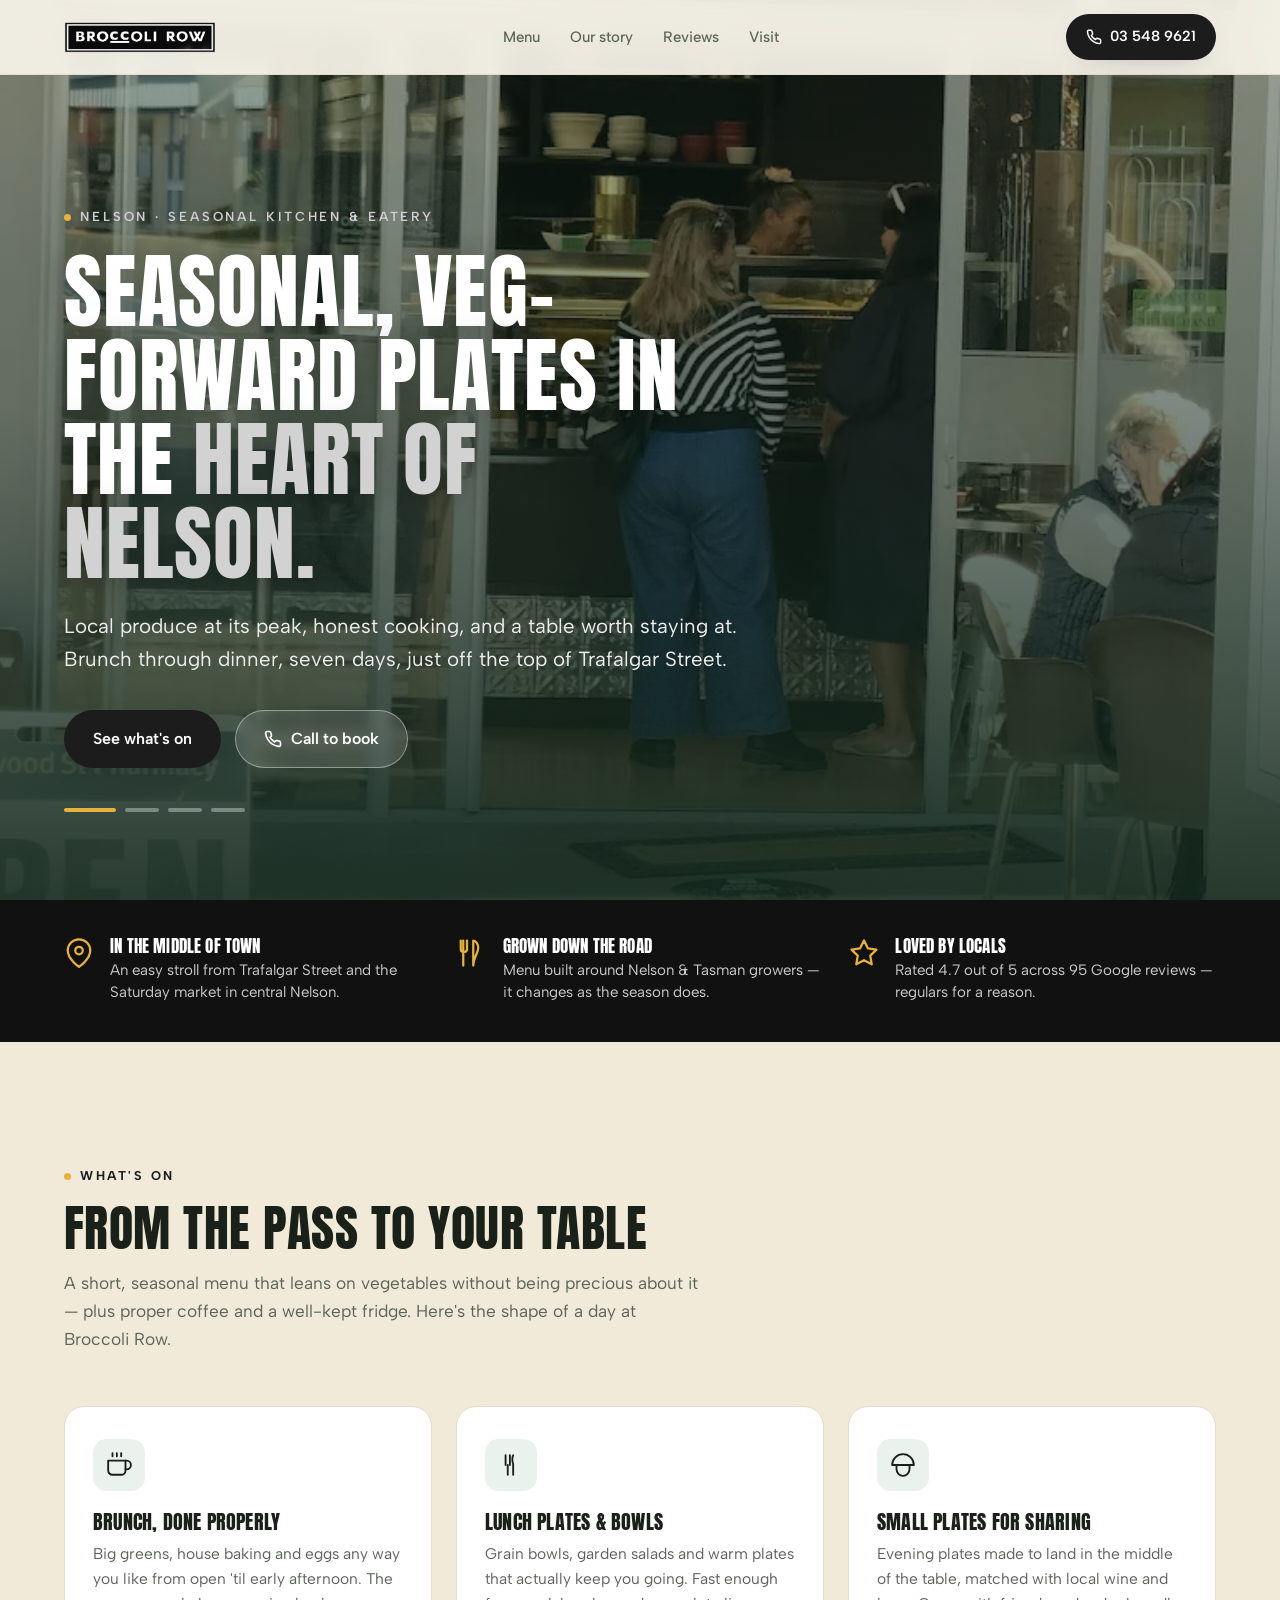
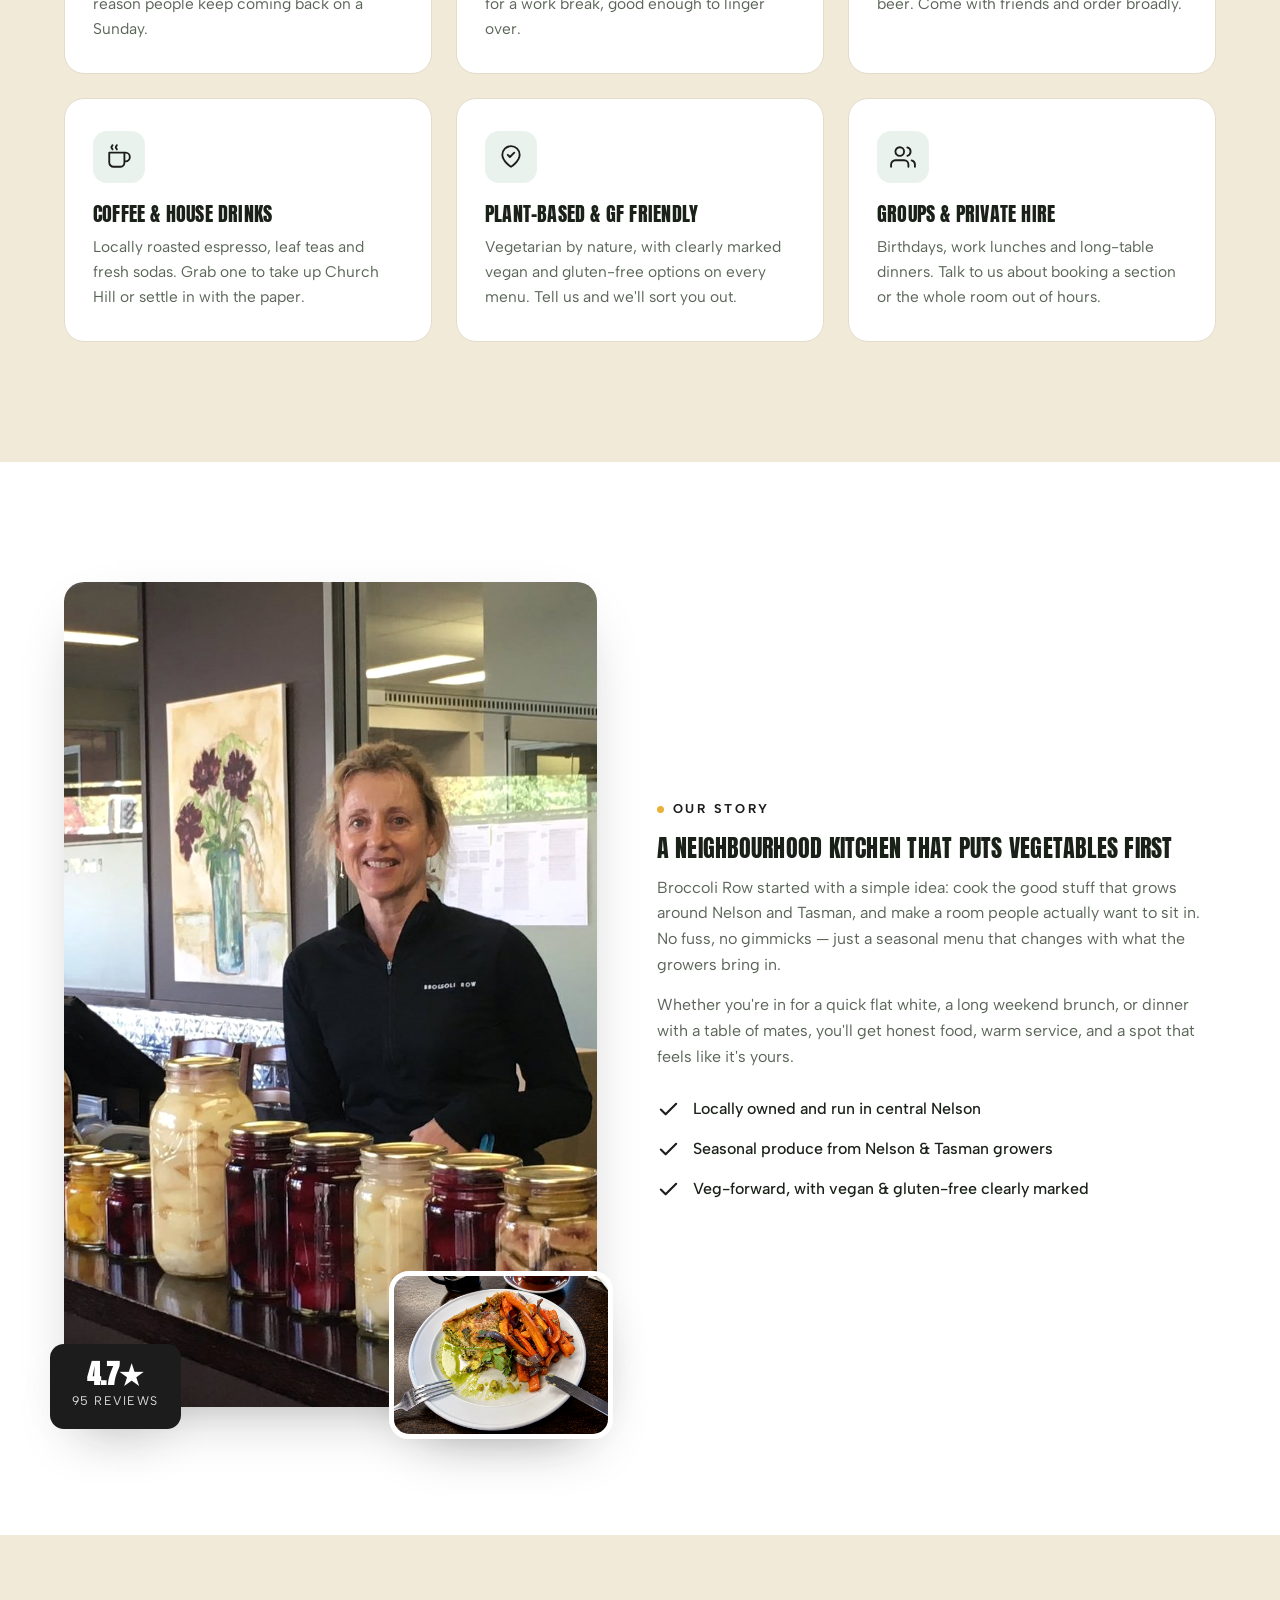
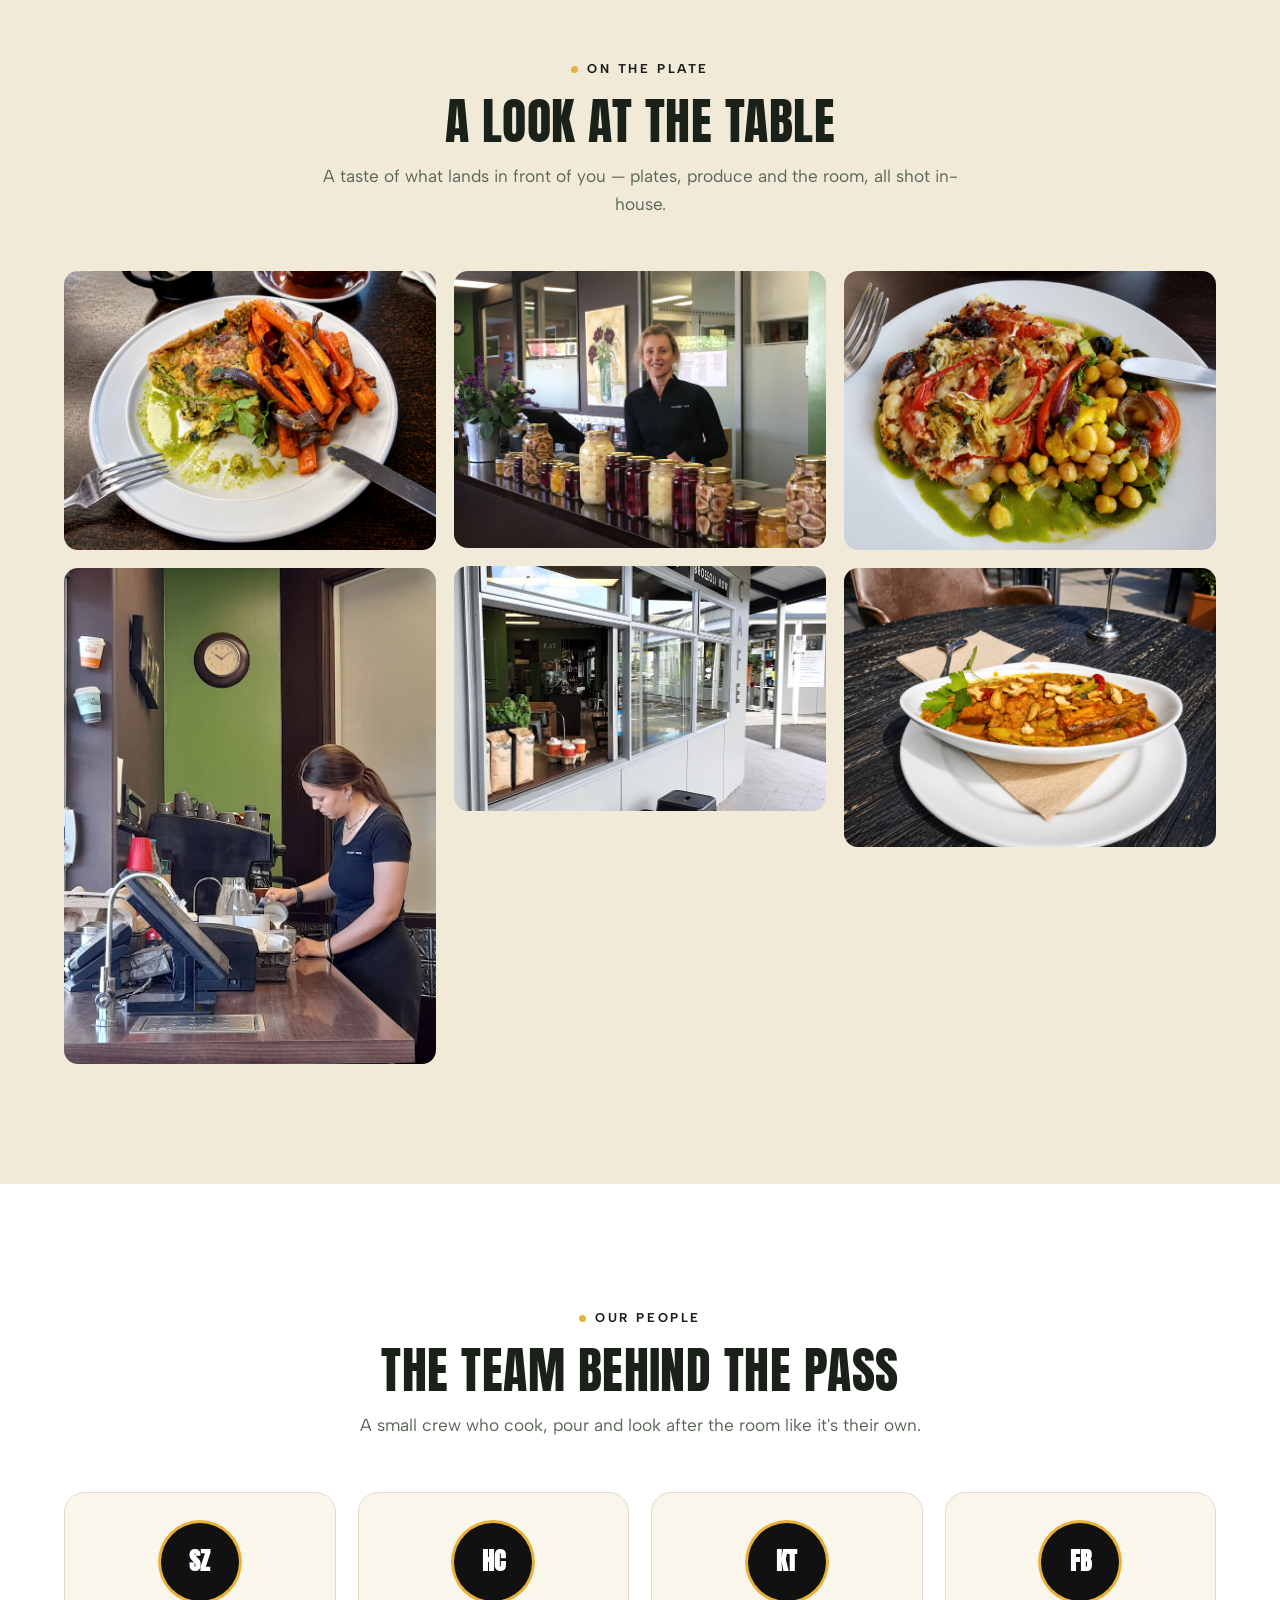
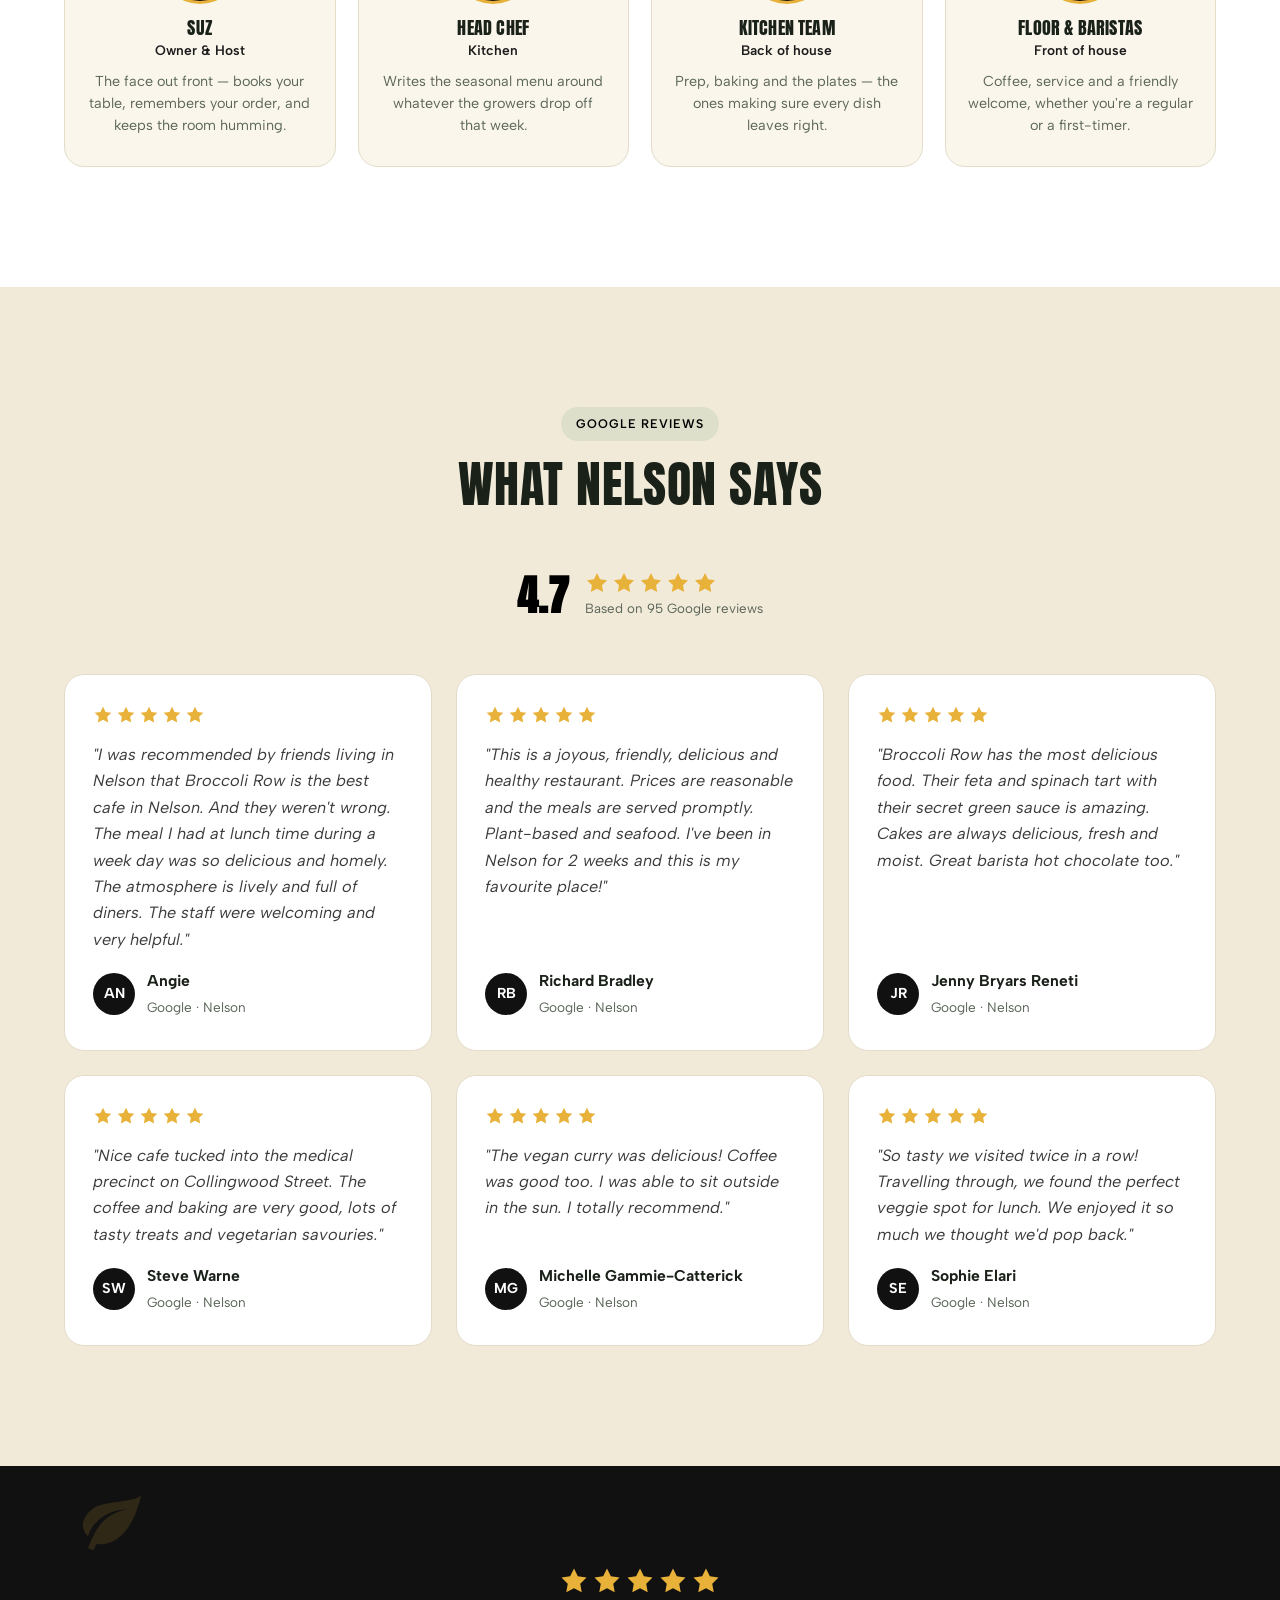
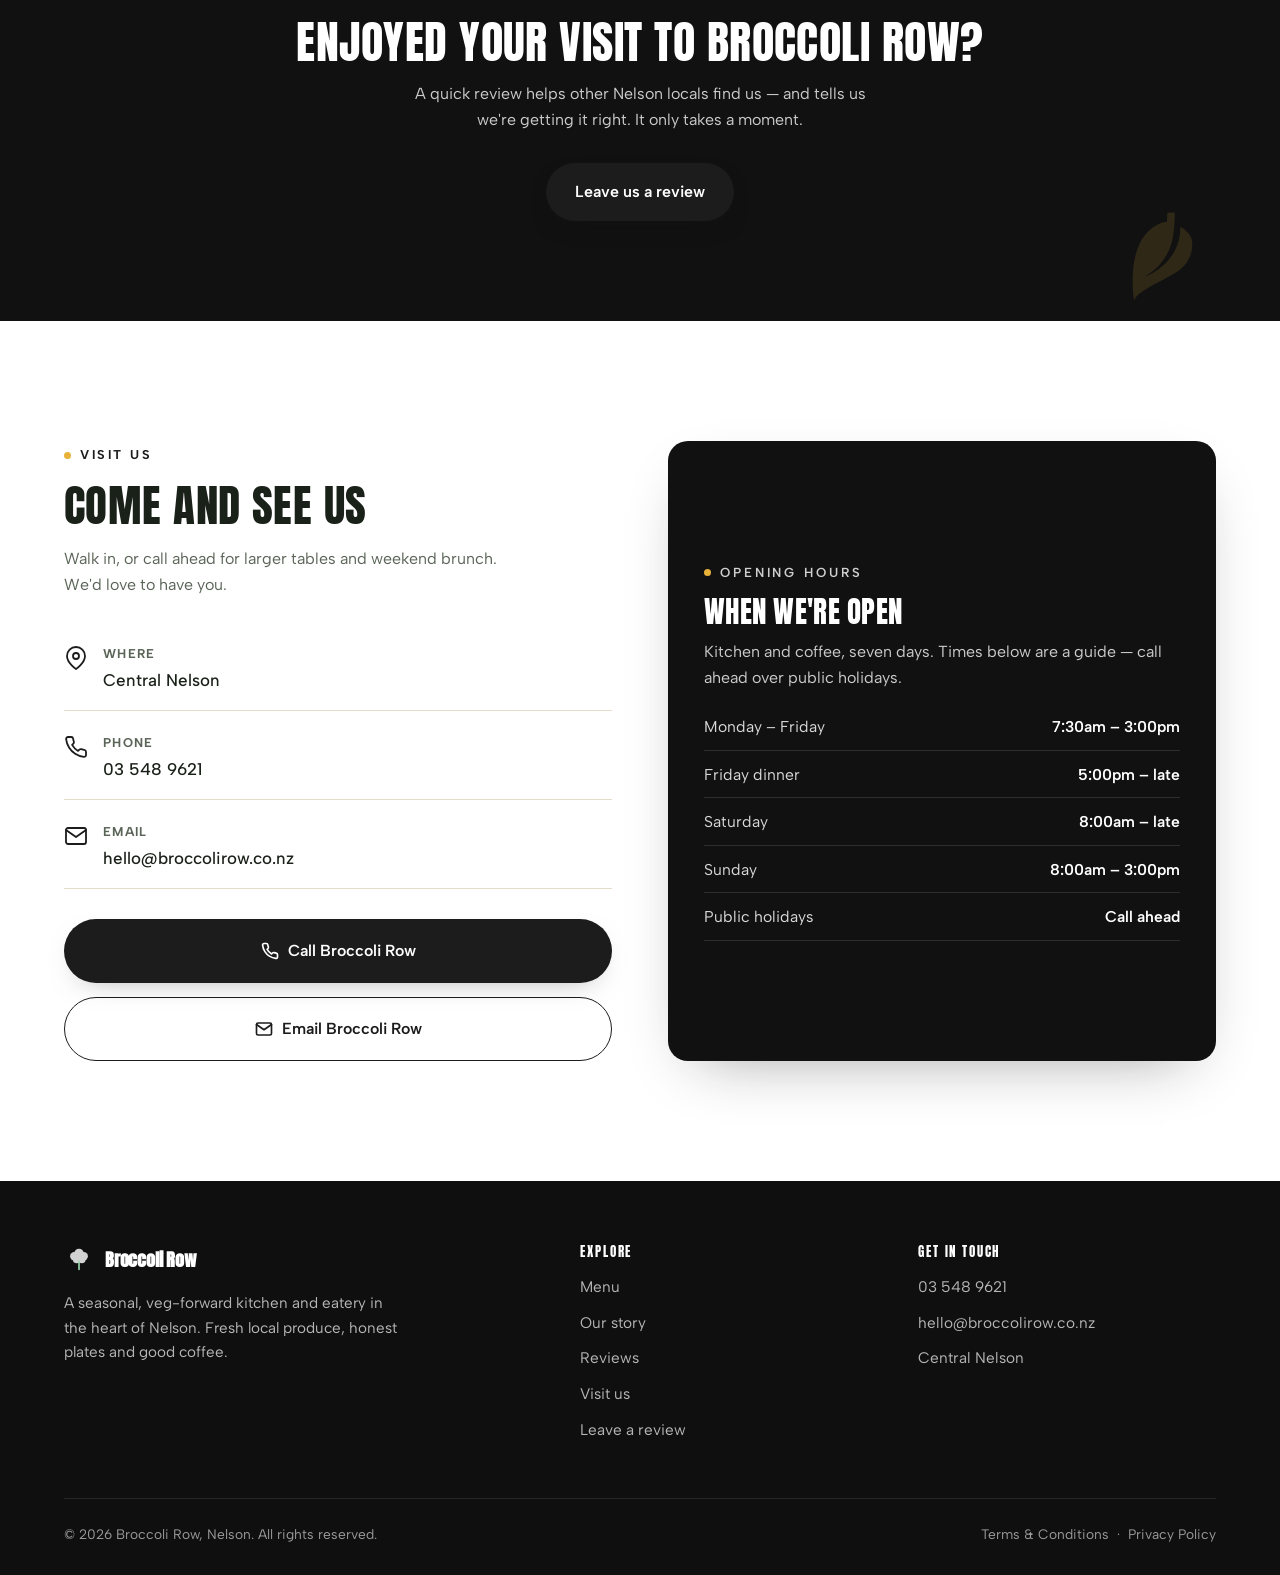
==== commit 595e4379: "Replace food/healthy-food/food1 images with new enhanced Hero photos Co-Authored-By: Claude Opus 4.8" ====
--- a/index.html
+++ b/index.html
@@ -47,8 +47,8 @@
 <section class="hero">
   <div class="hero-slides">
     <div class="hero-slide active" style="background-image:url('images/front-entrance.webp')"></div>
-    <div class="hero-slide" style="background-image:url('images/food.webp')"></div>
-    <div class="hero-slide" style="background-image:url('images/healthy-food.webp')"></div>
+    <div class="hero-slide" style="background-image:url('images/food.jpg')"></div>
+    <div class="hero-slide" style="background-image:url('images/healthy-food.jpg')"></div>
     <div class="hero-slide" style="background-image:url('images/exterior.webp')"></div>
   </div>
   <div class="hero-inner">
@@ -137,7 +137,7 @@
   <div class="wrap about-grid">
     <div class="about-media reveal">
       <img class="about-main" src="images/team.jpg" alt="The owner and team at Broccoli Row, Nelson" width="1100" height="825" loading="lazy">
-      <img class="about-inset" src="images/food1.webp" alt="A fresh seasonal dish at Broccoli Row" loading="lazy">
+      <img class="about-inset" src="images/food1.jpg" alt="A fresh seasonal dish at Broccoli Row" loading="lazy">
       <div class="about-tag"><strong>4.7★</strong><span>95 reviews</span></div>
     </div>
     <div class="about-copy reveal">
@@ -163,12 +163,12 @@
       <p>A taste of what lands in front of you — plates, produce and the room, all shot in-house.</p>
     </div>
     <div class="gallery reveal">
-      <img src="images/food1.webp" alt="A colourful seasonal vegetable salad plate" loading="lazy">
+      <img src="images/food1.jpg" alt="A colourful seasonal vegetable salad plate" loading="lazy">
       <img src="images/staff.webp" alt="A shared spread of fresh dishes on the table" loading="lazy">
       <img src="images/team.jpg" alt="A carefully plated seasonal dish" loading="lazy">
       <img src="images/interior.jpg" alt="Inside the Broccoli Row dining room" loading="lazy">
-      <img src="images/healthy-food.webp" alt="Fresh green vegetables ready for the kitchen" loading="lazy">
-      <img src="images/food.webp" alt="A bright, fresh grain and greens bowl" loading="lazy">
+      <img src="images/healthy-food.jpg" alt="Fresh green vegetables ready for the kitchen" loading="lazy">
+      <img src="images/food.jpg" alt="A bright, fresh grain and greens bowl" loading="lazy">
     </div>
   </div>
 </section>
--- a/styles.css
+++ b/styles.css
@@ -62,11 +62,10 @@
 .reveal.in{opacity:1;transform:none}
 
 /* ---- nav ---- */
-.nav{position:fixed;top:0;left:0;right:0;z-index:1000;transition:.35s ease}
+.nav{position:fixed;top:0;left:0;right:0;z-index:1000;transition:.35s ease;
+  background:rgba(250,246,236,.92);backdrop-filter:blur(14px);border-bottom:1px solid var(--line)}
 .nav-in{display:flex;align-items:center;justify-content:space-between;
-  max-width:var(--wrap);margin:14px auto;padding:12px 22px;
-  background:rgba(250,246,236,.82);backdrop-filter:blur(14px);
-  border:1px solid var(--line);border-radius:100px;box-shadow:var(--shadow-sm)}
+  max-width:var(--wrap);margin:0 auto;padding:14px 24px}
 .brand{display:flex;align-items:center;gap:11px;font-family:var(--font-d);font-weight:800;font-size:1.15rem;letter-spacing:-.01em}
 .brand svg{width:30px;height:30px;flex:none}
 .nav-links{display:flex;align-items:center;gap:30px}
@@ -89,7 +88,7 @@
 .btn-outline:hover{background:var(--green);color:#fff;transform:translateY(-3px)}
 
 /* ---- hero ---- */
-.hero{min-height:100svh;display:flex;align-items:flex-end;overflow:hidden;background:var(--green-ink);isolation:isolate}
+.hero{min-height:100svh;display:flex;align-items:flex-end;overflow:hidden;background:var(--green-ink);isolation:isolate;padding-top:clamp(104px,15vh,168px)}
 .hero-slides{position:absolute;inset:0;z-index:-2}
 .hero-slide{position:absolute;inset:0;opacity:0;transition:opacity 1.6s ease;
   background-size:cover;background-position:center;filter:saturate(.92) contrast(1.04)}
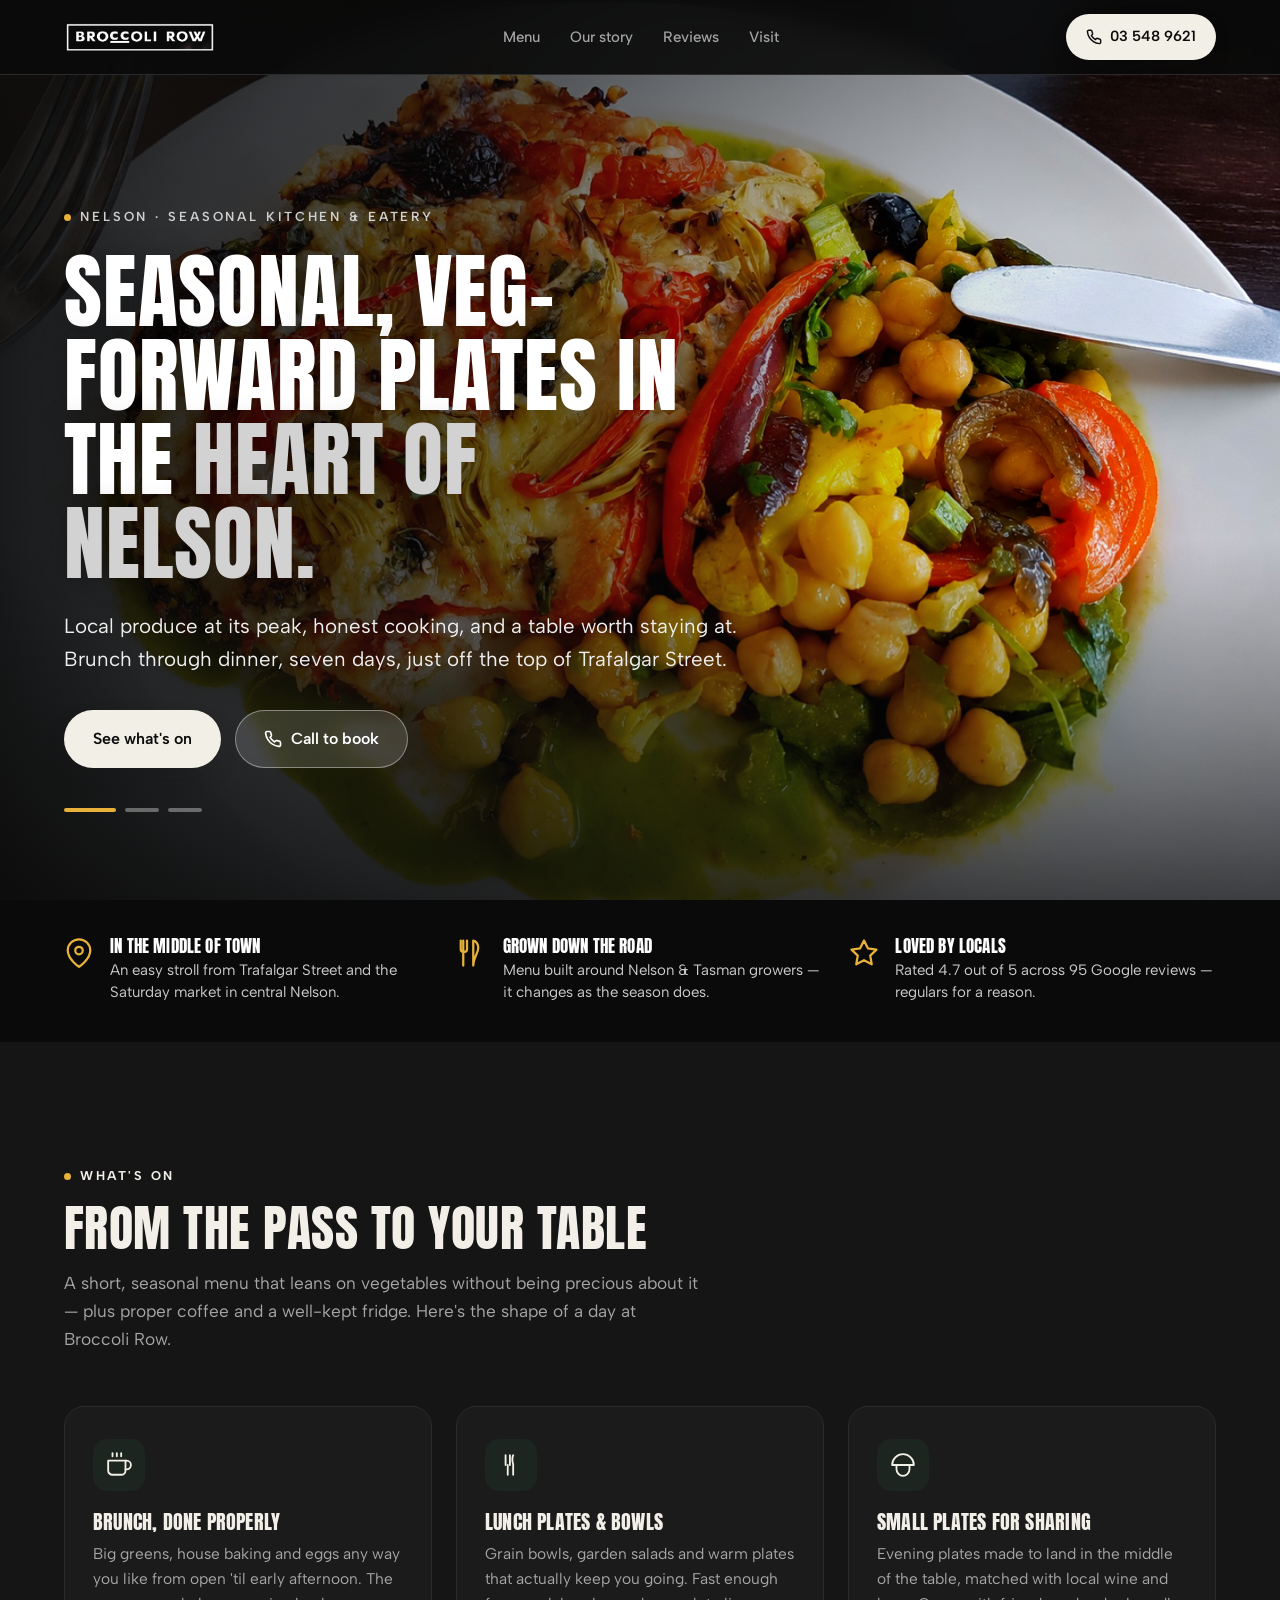
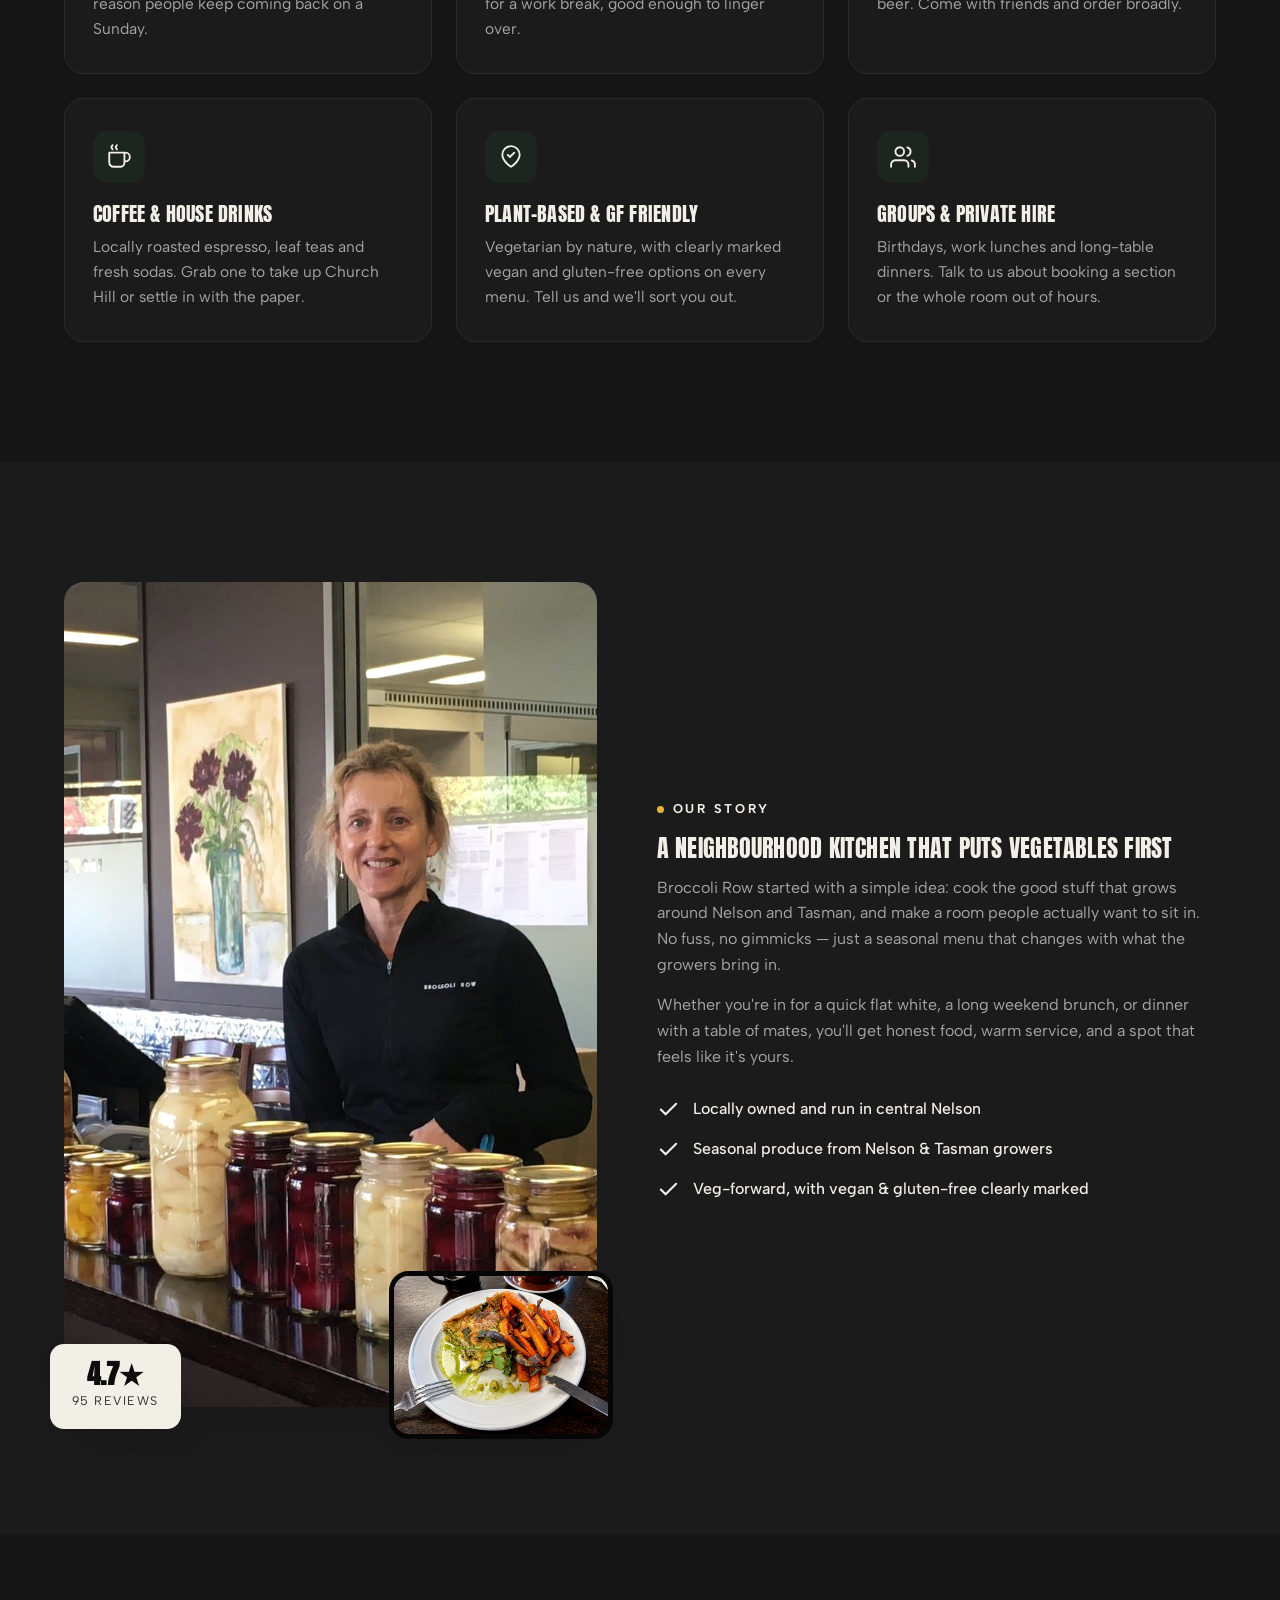
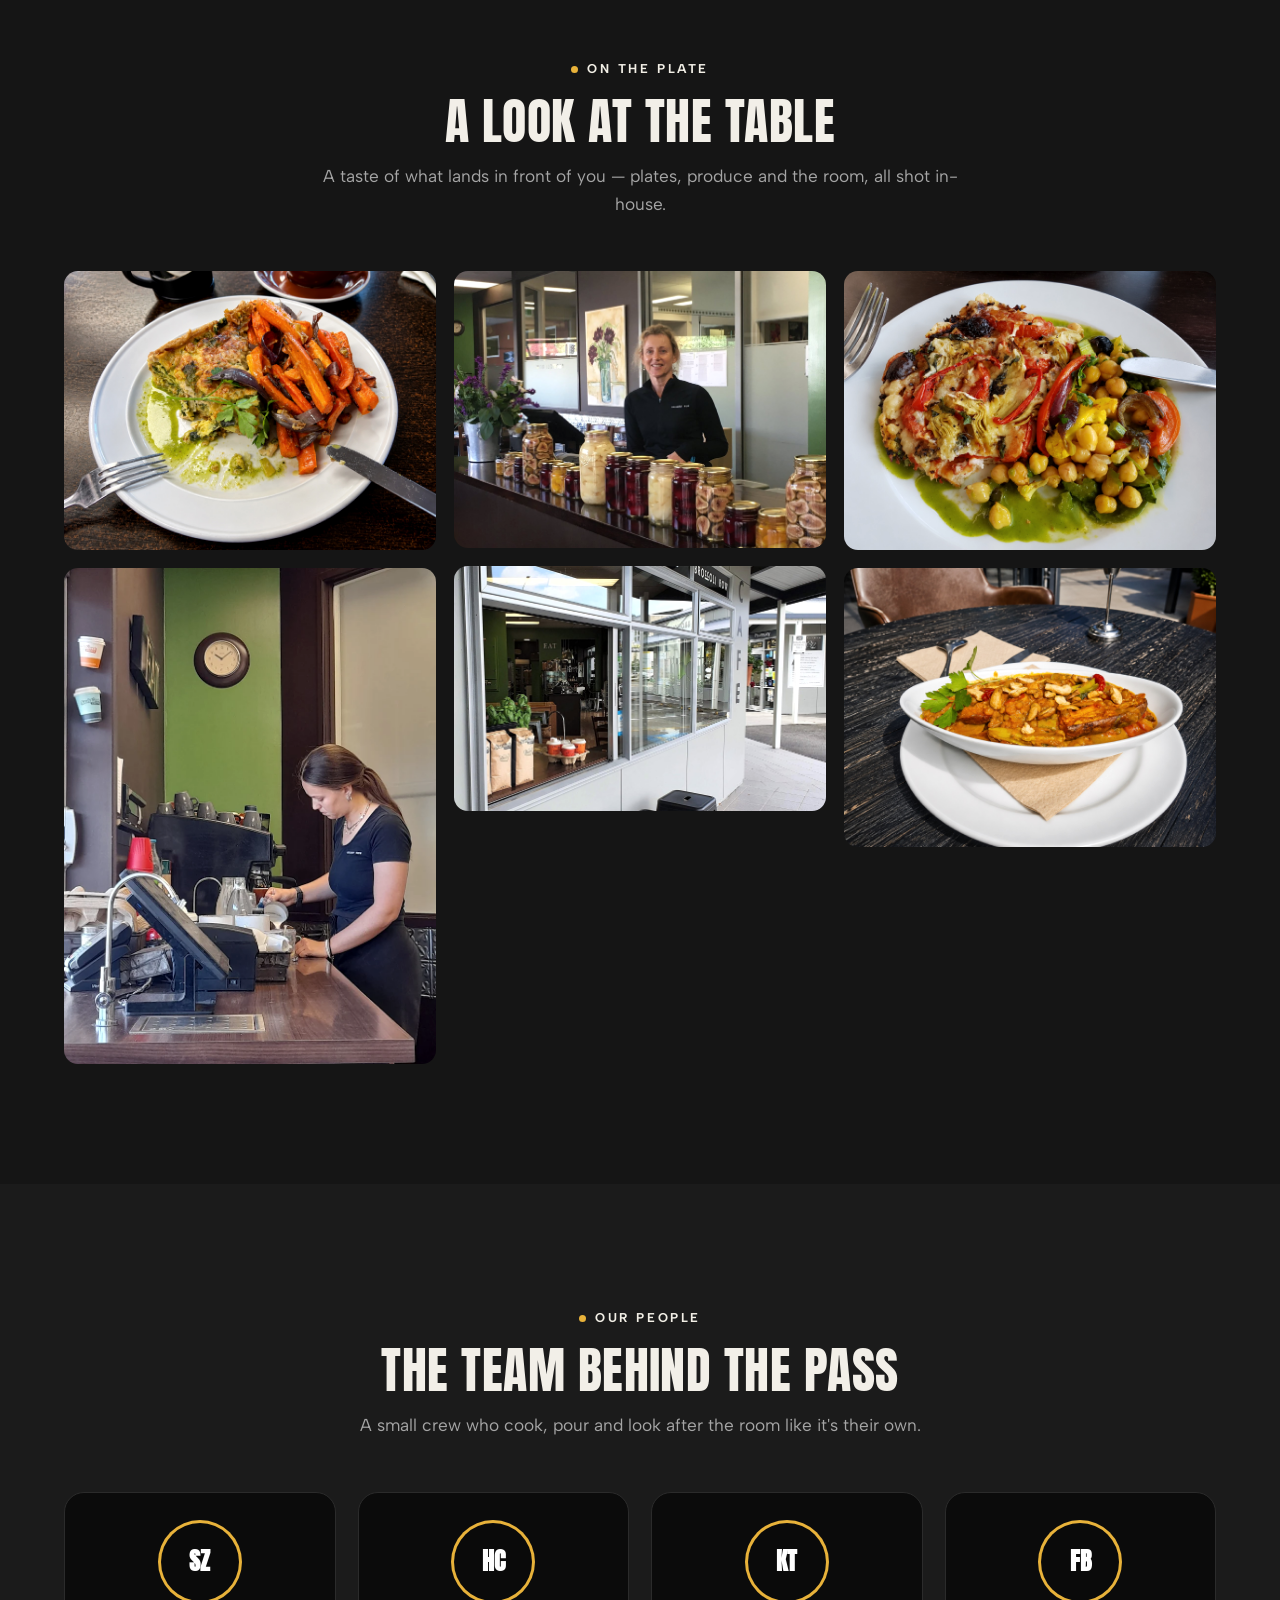
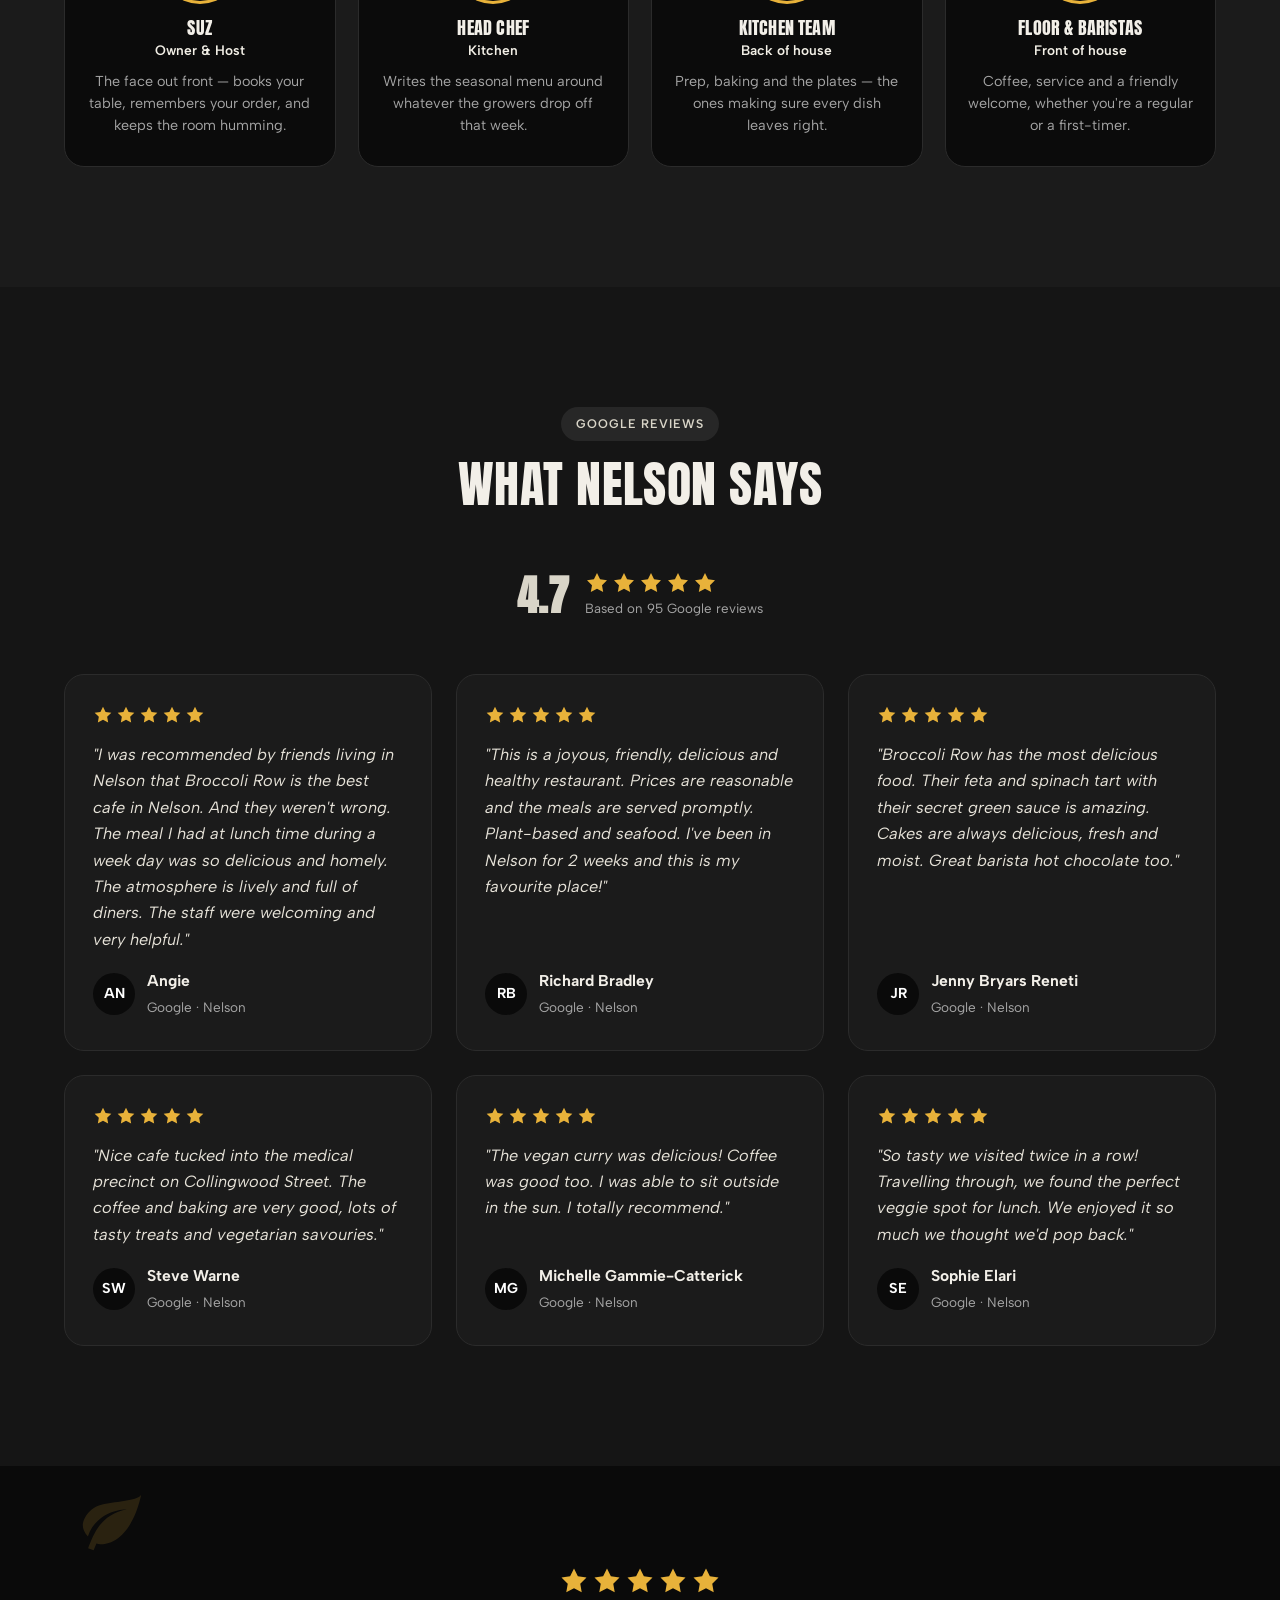
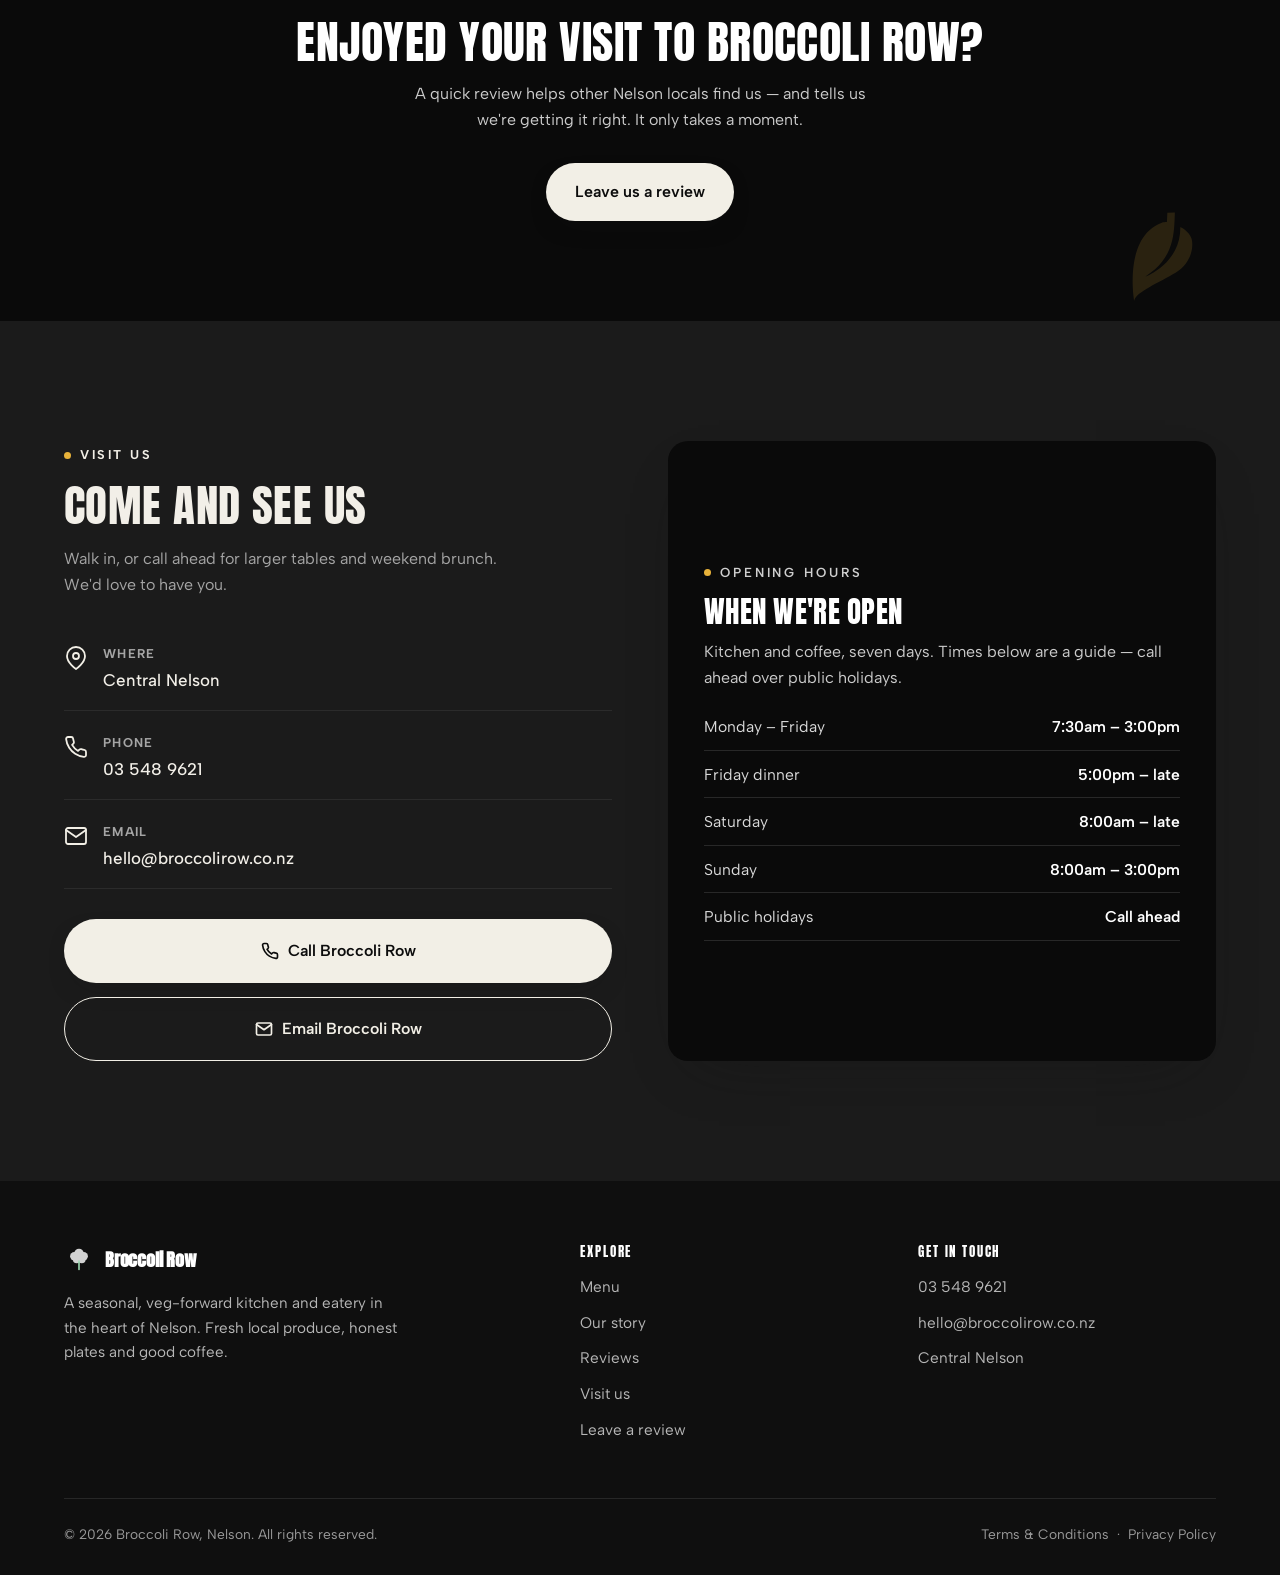
==== commit 4a9e7322: "All-black theme; hero = food only (drop storefront slide); make hero image pop Co-Authored-By: Claud" ====
--- a/index.html
+++ b/index.html
@@ -46,10 +46,9 @@
 <!-- hero -->
 <section class="hero">
   <div class="hero-slides">
-    <div class="hero-slide active" style="background-image:url('images/front-entrance.webp')"></div>
+    <div class="hero-slide active" style="background-image:url('images/healthy-food.jpg')"></div>
     <div class="hero-slide" style="background-image:url('images/food.jpg')"></div>
-    <div class="hero-slide" style="background-image:url('images/healthy-food.jpg')"></div>
-    <div class="hero-slide" style="background-image:url('images/exterior.webp')"></div>
+    <div class="hero-slide" style="background-image:url('images/food1.jpg')"></div>
   </div>
   <div class="hero-inner">
     <span class="eyebrow"><span class="dot"></span>Nelson &middot; Seasonal Kitchen &amp; Eatery</span>
@@ -66,7 +65,6 @@
       <button class="active" aria-label="Slide 1"></button>
       <button aria-label="Slide 2"></button>
       <button aria-label="Slide 3"></button>
-      <button aria-label="Slide 4"></button>
     </div>
   </div>
 </section>
--- a/styles.css
+++ b/styles.css
@@ -2,15 +2,15 @@
    Display: Syne · Body: Albert Sans · Accent: deep garden green */
 
 :root{
-  --green:#1c1c1c;
-  --green-deep:#000000;
-  --green-ink:#111111;
-  --cream:#faf6ec;
-  --bone:#f1ead9;
-  --paper:#ffffff;
-  --ink:#1a2119;
-  --muted:#5a6558;
-  --line:#e4dcc9;
+  --green:#f2efe6;
+  --green-deep:#d9d5c8;
+  --green-ink:#0a0a0a;
+  --cream:#0b0b0b;
+  --bone:#151515;
+  --paper:#1b1b1b;
+  --ink:#f2efe8;
+  --muted:#a5a5a5;
+  --line:#2b2b2b;
   --sun:#e8b23a;
   --radius:20px;
   --radius-sm:14px;
@@ -63,7 +63,7 @@
 
 /* ---- nav ---- */
 .nav{position:fixed;top:0;left:0;right:0;z-index:1000;transition:.35s ease;
-  background:rgba(250,246,236,.92);backdrop-filter:blur(14px);border-bottom:1px solid var(--line)}
+  background:rgba(10,10,10,.9);backdrop-filter:blur(14px);border-bottom:1px solid var(--line)}
 .nav-in{display:flex;align-items:center;justify-content:space-between;
   max-width:var(--wrap);margin:0 auto;padding:14px 24px}
 .brand{display:flex;align-items:center;gap:11px;font-family:var(--font-d);font-weight:800;font-size:1.15rem;letter-spacing:-.01em}
@@ -91,10 +91,12 @@
 .hero{min-height:100svh;display:flex;align-items:flex-end;overflow:hidden;background:var(--green-ink);isolation:isolate;padding-top:clamp(104px,15vh,168px)}
 .hero-slides{position:absolute;inset:0;z-index:-2}
 .hero-slide{position:absolute;inset:0;opacity:0;transition:opacity 1.6s ease;
-  background-size:cover;background-position:center;filter:saturate(.92) contrast(1.04)}
+  background-size:cover;background-position:center;filter:saturate(1.22) contrast(1.08) brightness(1.04)}
 .hero-slide.active{opacity:1}
 .hero::after{content:"";position:absolute;inset:0;z-index:-1;
-  background:linear-gradient(180deg,rgba(18,39,27,.42) 0%,rgba(18,39,27,.55) 45%,rgba(18,39,27,.9) 100%)}
+  background:
+    linear-gradient(90deg,rgba(8,8,8,.92) 0%,rgba(8,8,8,.6) 40%,rgba(8,8,8,.12) 76%,rgba(8,8,8,0) 100%),
+    linear-gradient(180deg,rgba(8,8,8,.35) 0%,rgba(8,8,8,0) 26%,rgba(8,8,8,0) 60%,rgba(8,8,8,.72) 100%)}
 .hero-inner{width:100%;max-width:var(--wrap);margin:0 auto;padding:0 24px 88px;color:#fff}
 .eyebrow{display:inline-flex;align-items:center;gap:9px;font-size:.82rem;font-weight:600;letter-spacing:.22em;
   text-transform:uppercase;color:#cfcfcf;margin-bottom:22px}
@@ -301,3 +303,12 @@
 /* Owner + food image in About */
 .about-media .about-inset{position:absolute;right:-16px;bottom:-24px;width:42%;aspect-ratio:4/3;object-fit:cover;border-radius:var(--radius);border:5px solid var(--paper,#fff);box-shadow:var(--shadow);}
 @media(max-width:640px){.about-media .about-inset{width:46%;right:8px;bottom:-16px;}}
+
+/* ===== ALL-BLACK THEME CONTRAST FIXES ===== */
+.btn-primary,.nav-cta,.about-tag,.btn-primary:hover,.btn-outline:hover{color:#0c0c0c}
+.about-tag span{color:#333}
+.rev-card p{color:#e7e3d9}
+.doc p,.doc li{color:#c9c9c9}
+.badge{background:rgba(255,255,255,.08)}
+.field input:focus,.field textarea:focus,.field select:focus{background:#161616}
+.about-media .about-inset{border-color:#0b0b0b}
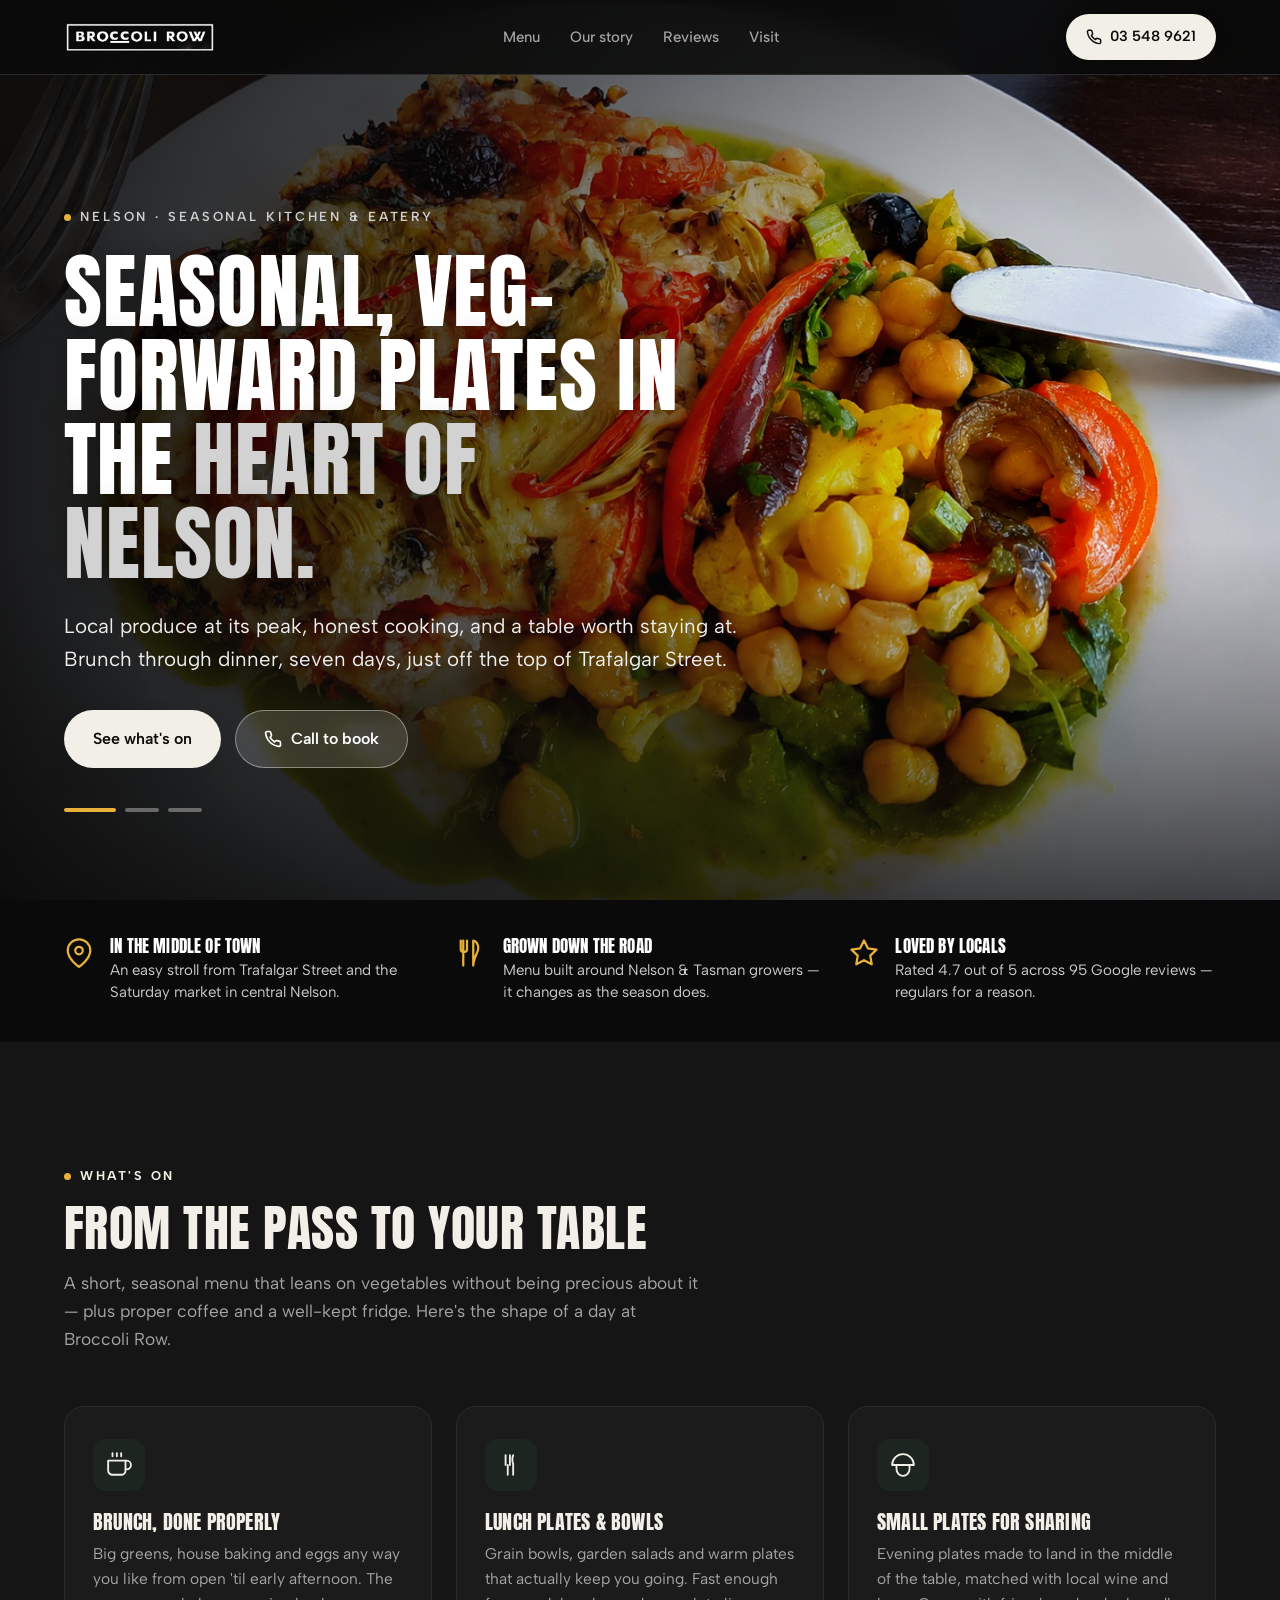
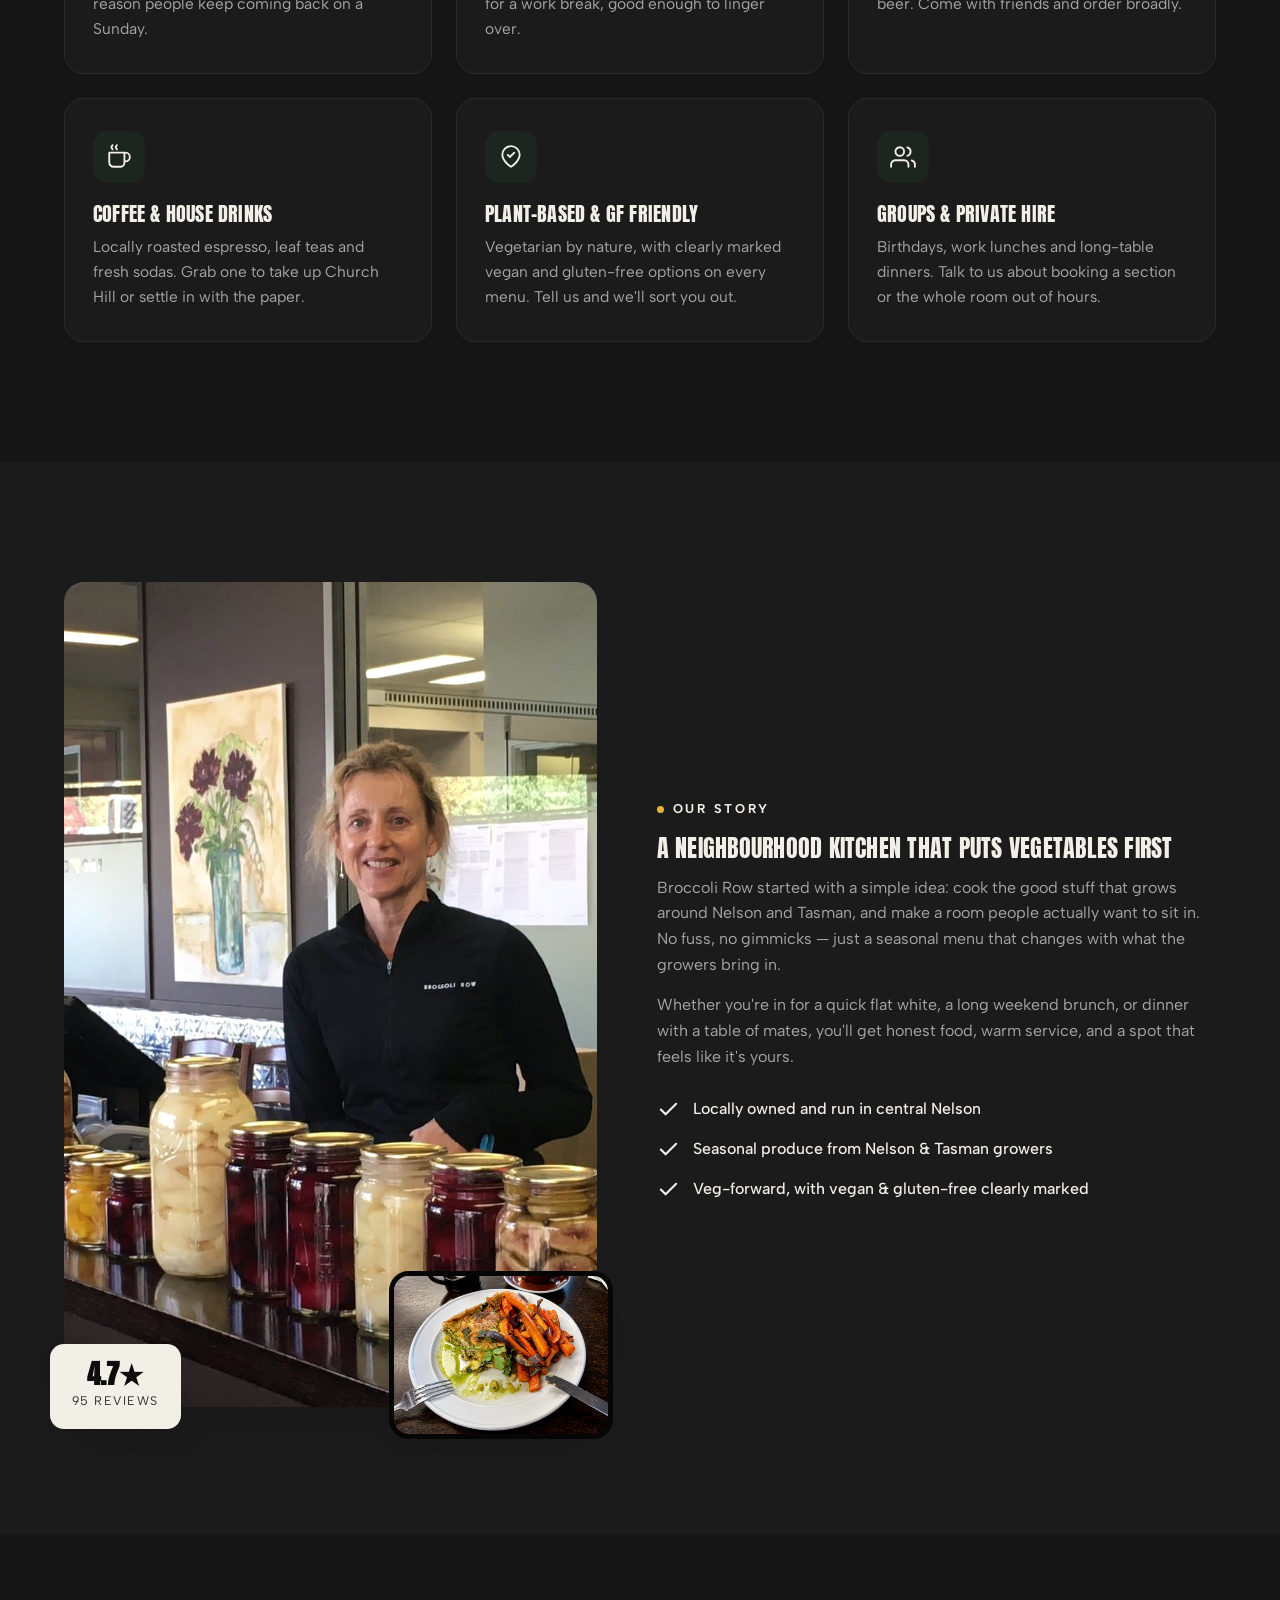
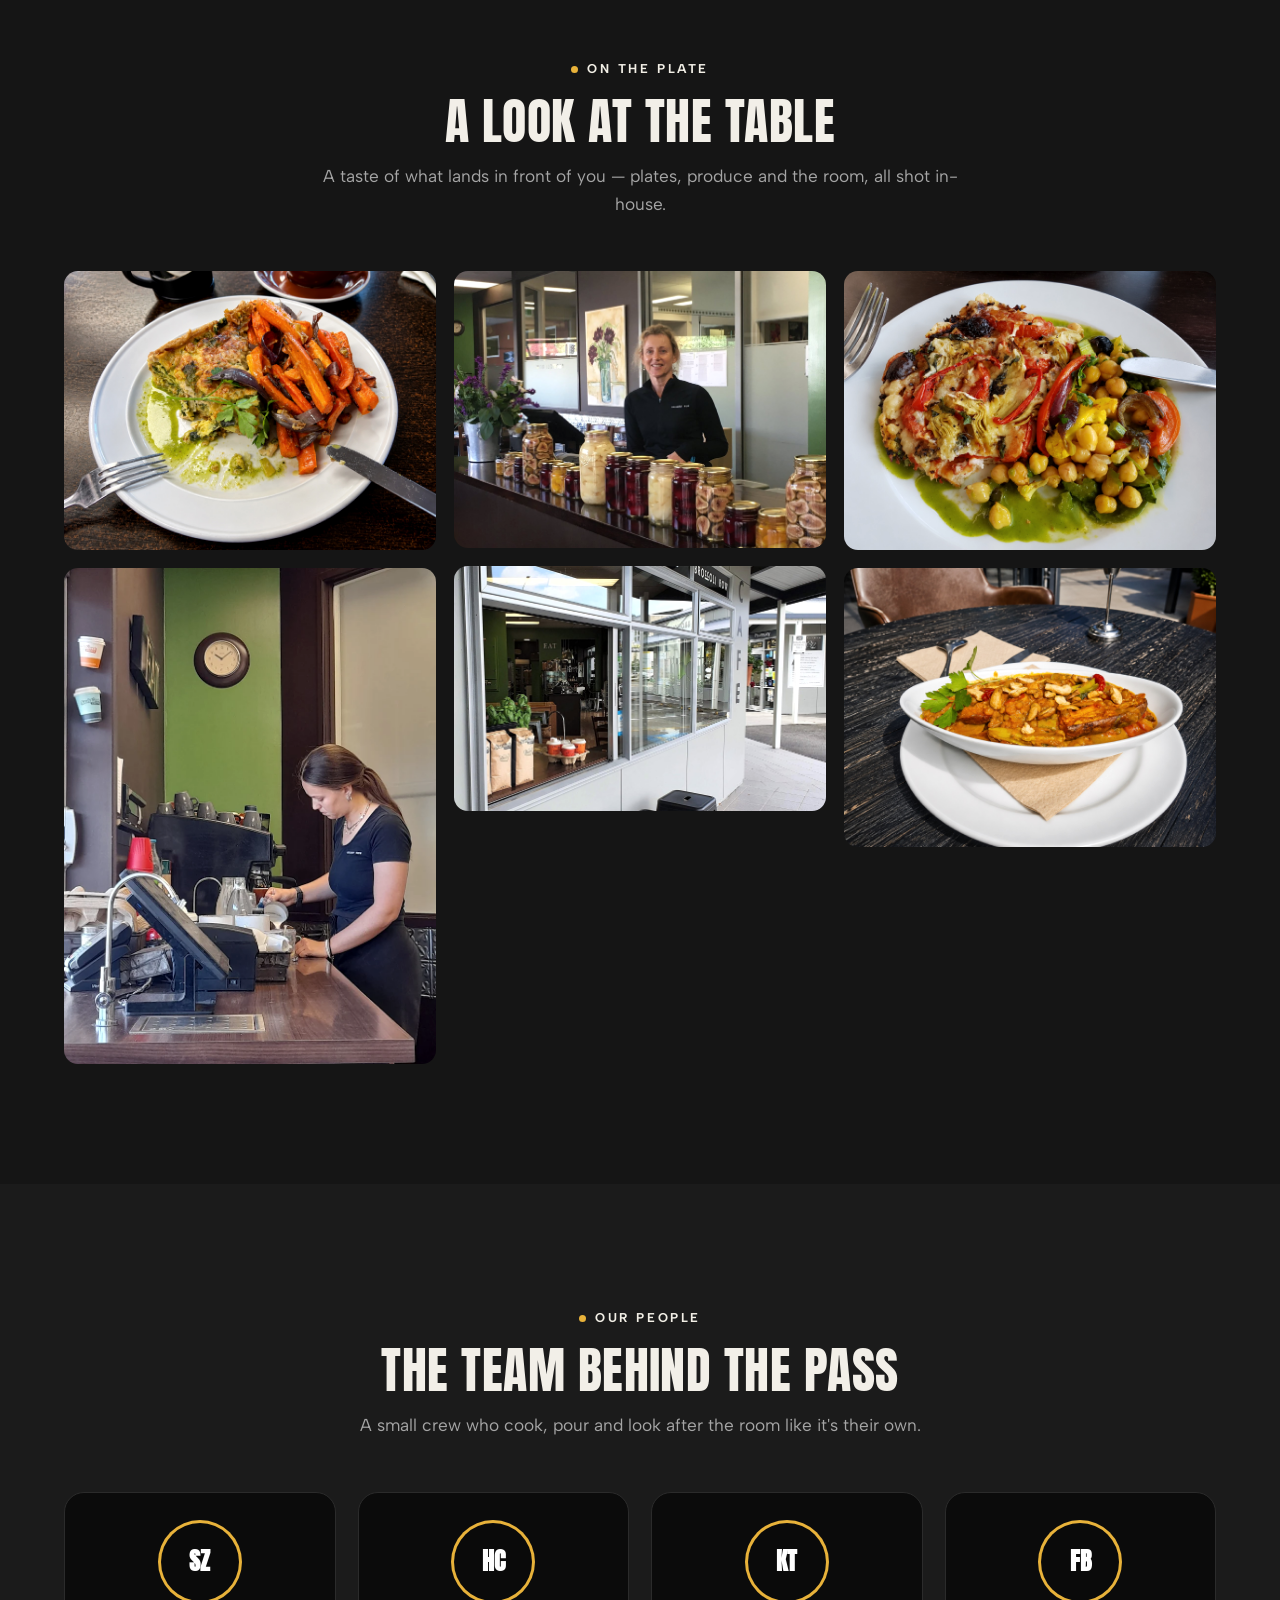
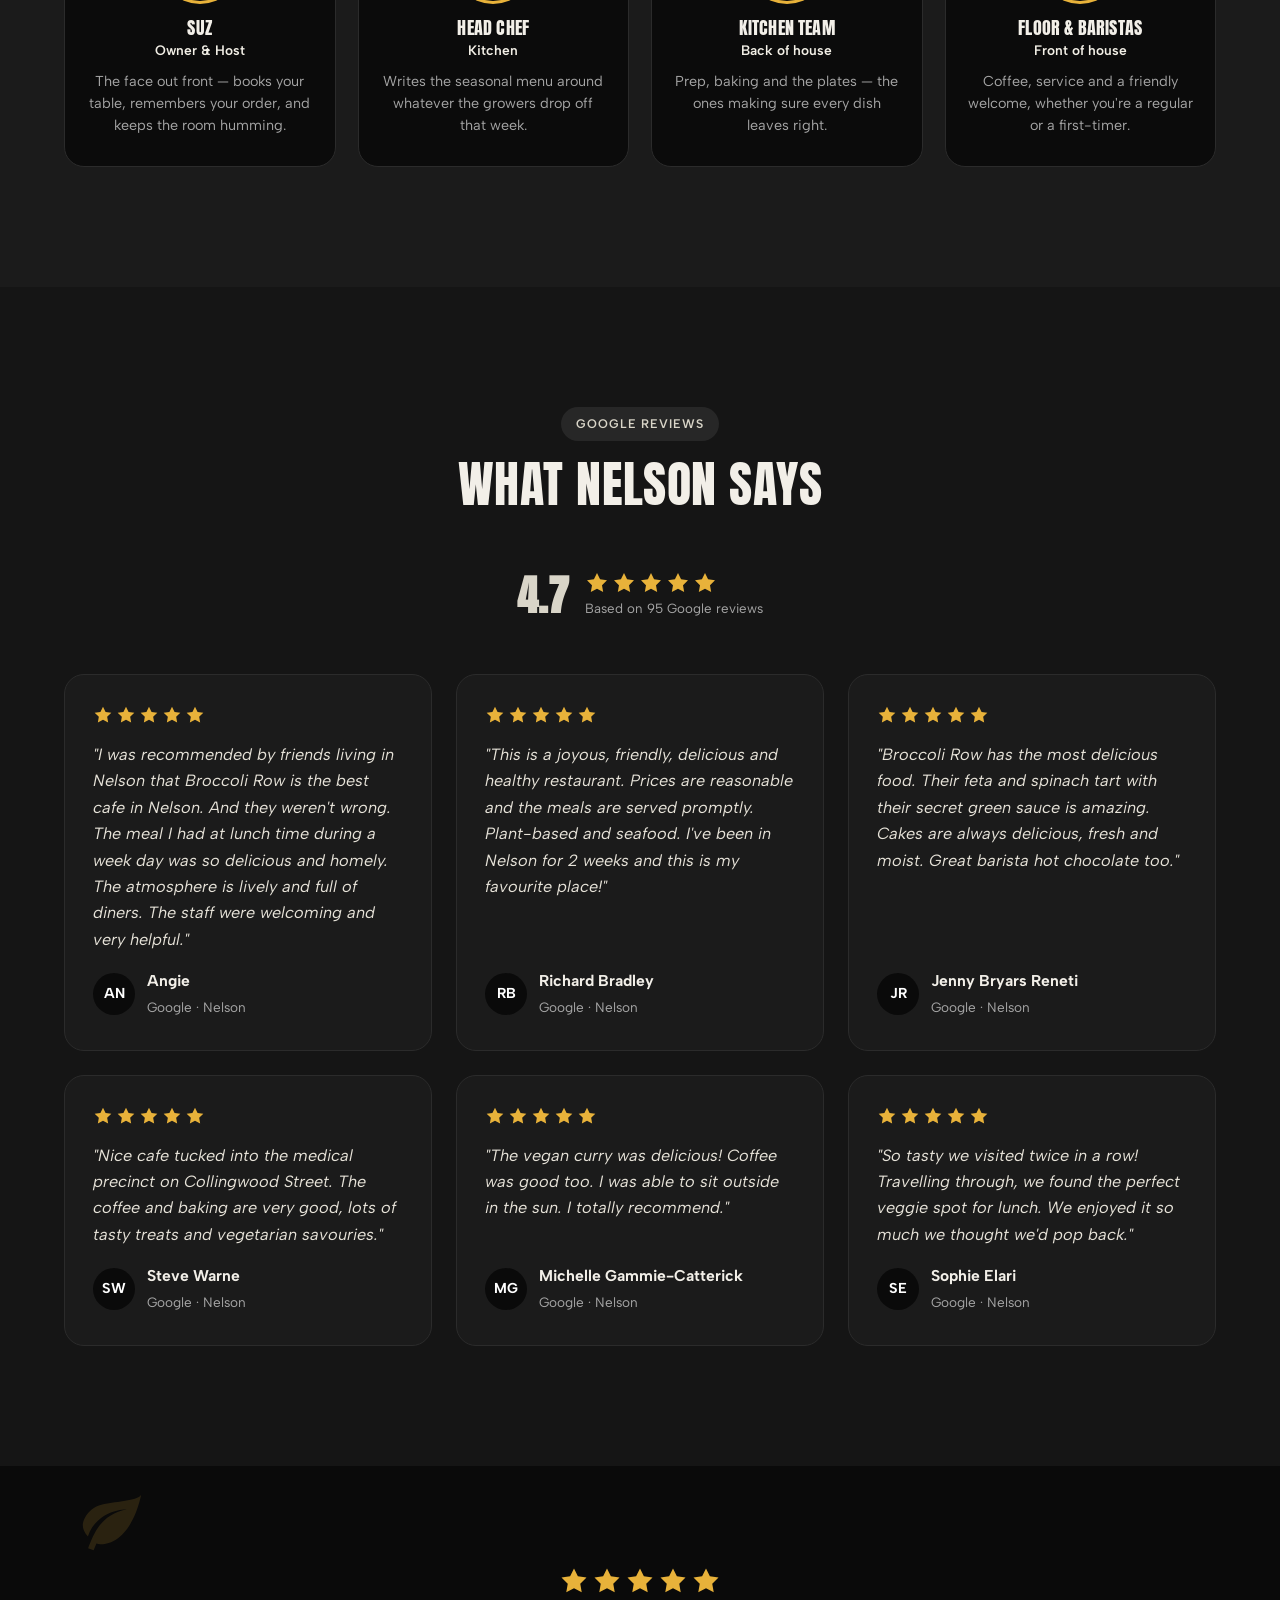
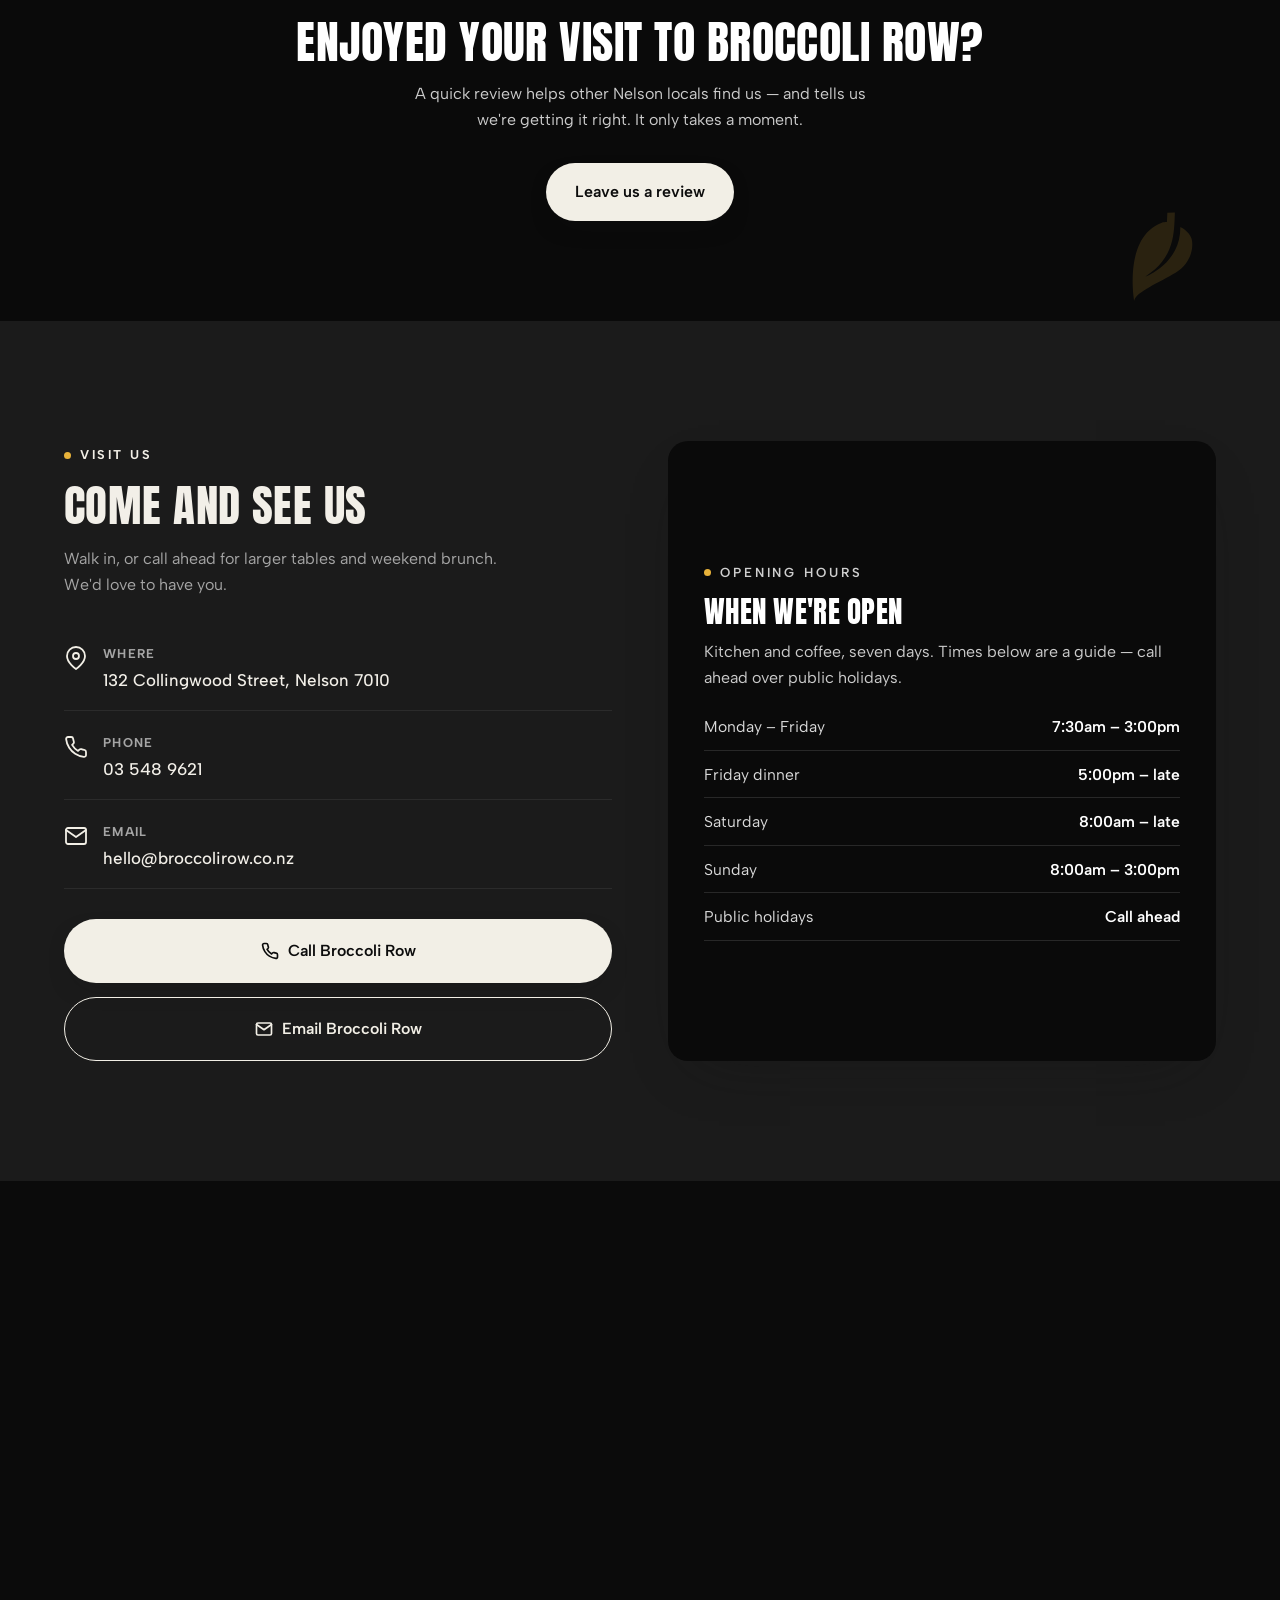
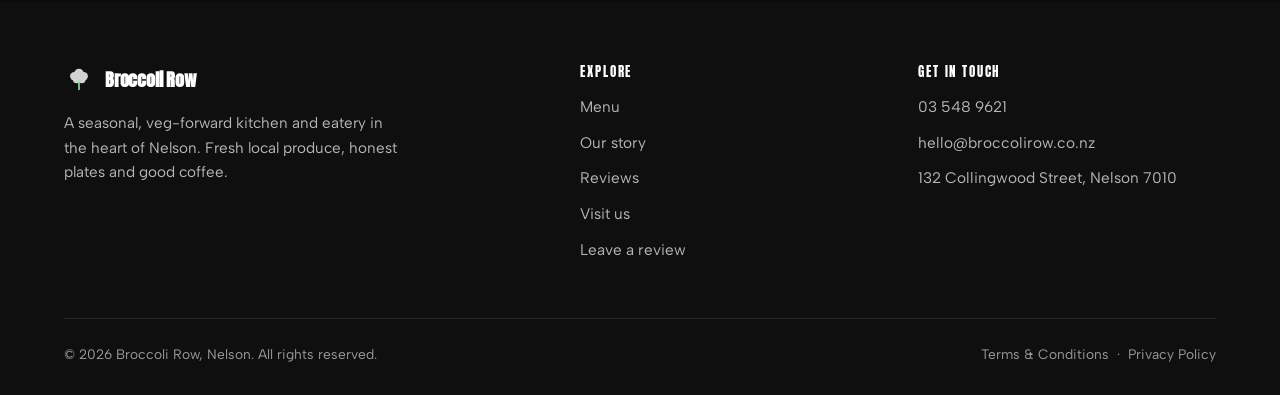
==== commit 3bbe527e: "Add location map + real address (132 Collingwood Street, Nelson 7010) Add a Google Maps embed at the" ====
--- a/index.html
+++ b/index.html
@@ -286,7 +286,7 @@
       <div class="contact-rows">
         <div class="crow">
           <svg viewBox="0 0 24 24" fill="none" stroke="currentColor" stroke-width="1.8" stroke-linecap="round" stroke-linejoin="round"><path d="M21 10c0 7-9 13-9 13s-9-6-9-13a9 9 0 0 1 18 0z"/><circle cx="12" cy="10" r="3"/></svg>
-          <div><strong>Where</strong><span>Central Nelson</span></div>
+          <div><strong>Where</strong><span>132 Collingwood Street, Nelson 7010</span></div>
         </div>
         <div class="crow">
           <svg viewBox="0 0 24 24" fill="none" stroke="currentColor" stroke-width="1.8" stroke-linecap="round" stroke-linejoin="round"><path d="M22 16.92v3a2 2 0 0 1-2.18 2 19.79 19.79 0 0 1-8.63-3.07 19.5 19.5 0 0 1-6-6 19.79 19.79 0 0 1-3.07-8.67A2 2 0 0 1 4.11 2h3a2 2 0 0 1 2 1.72c.13.96.36 1.9.7 2.81a2 2 0 0 1-.45 2.11L8.09 9.91a16 16 0 0 0 6 6l1.27-1.27a2 2 0 0 1 2.11-.45c.9.34 1.85.57 2.81.7A2 2 0 0 1 22 16.92z"/></svg>
@@ -323,6 +323,11 @@
   </div>
 </section>
 
+<!-- map -->
+<section aria-label="Find us on the map" style="padding:0">
+  <iframe title="Broccoli Row — 132 Collingwood Street, Nelson 7010" src="https://maps.google.com/maps?q=132%20Collingwood%20Street%2C%20Nelson%207010&amp;z=16&amp;output=embed" loading="lazy" referrerpolicy="no-referrer-when-downgrade" style="display:block;width:100%;height:420px;border:0"></iframe>
+</section>
+
 <!-- footer -->
 <footer class="footer">
   <div class="wrap">
@@ -346,7 +351,7 @@
         <h4>Get in touch</h4>
         <a href="tel:+6435489621">03 548 9621</a>
         <a href="mailto:hello@broccolirow.co.nz">hello@broccolirow.co.nz</a>
-        <p>Central Nelson</p>
+        <p>132 Collingwood Street, Nelson 7010</p>
       </div>
     </div>
     <div class="foot-bottom">
